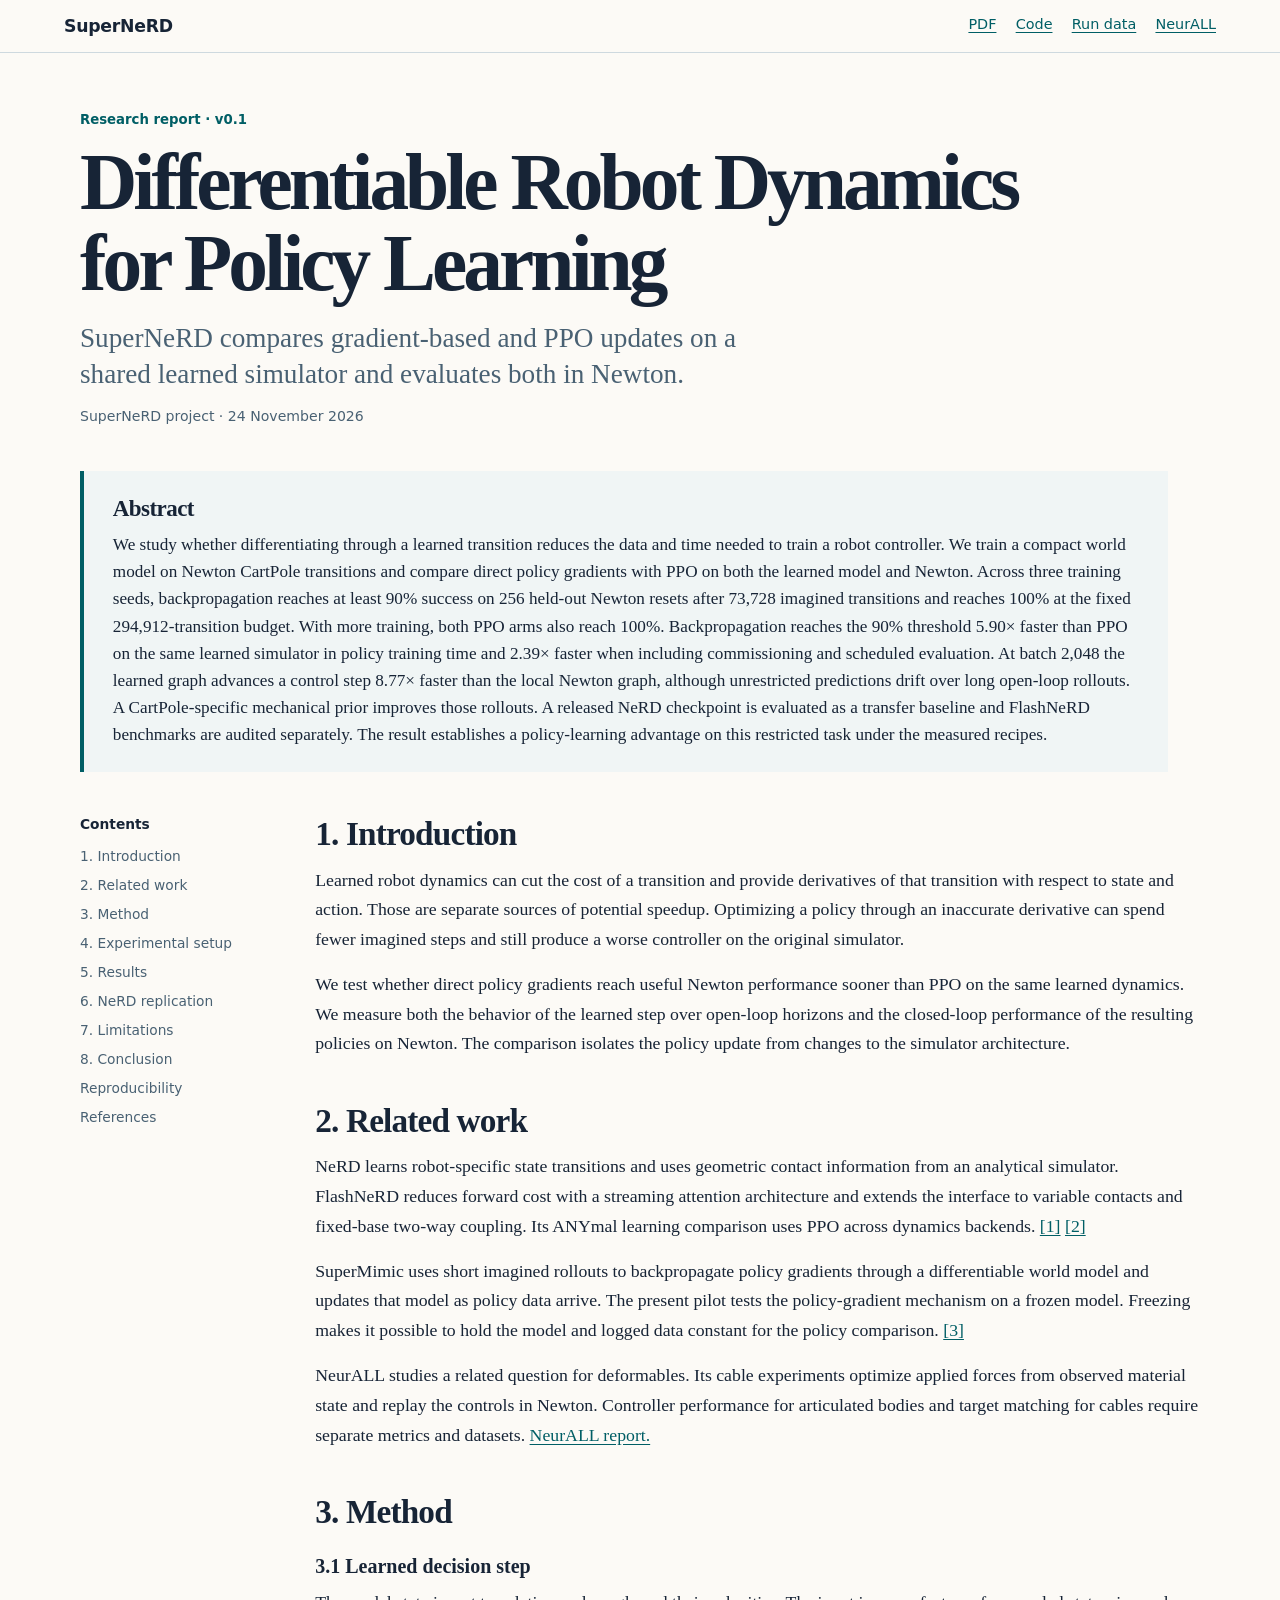
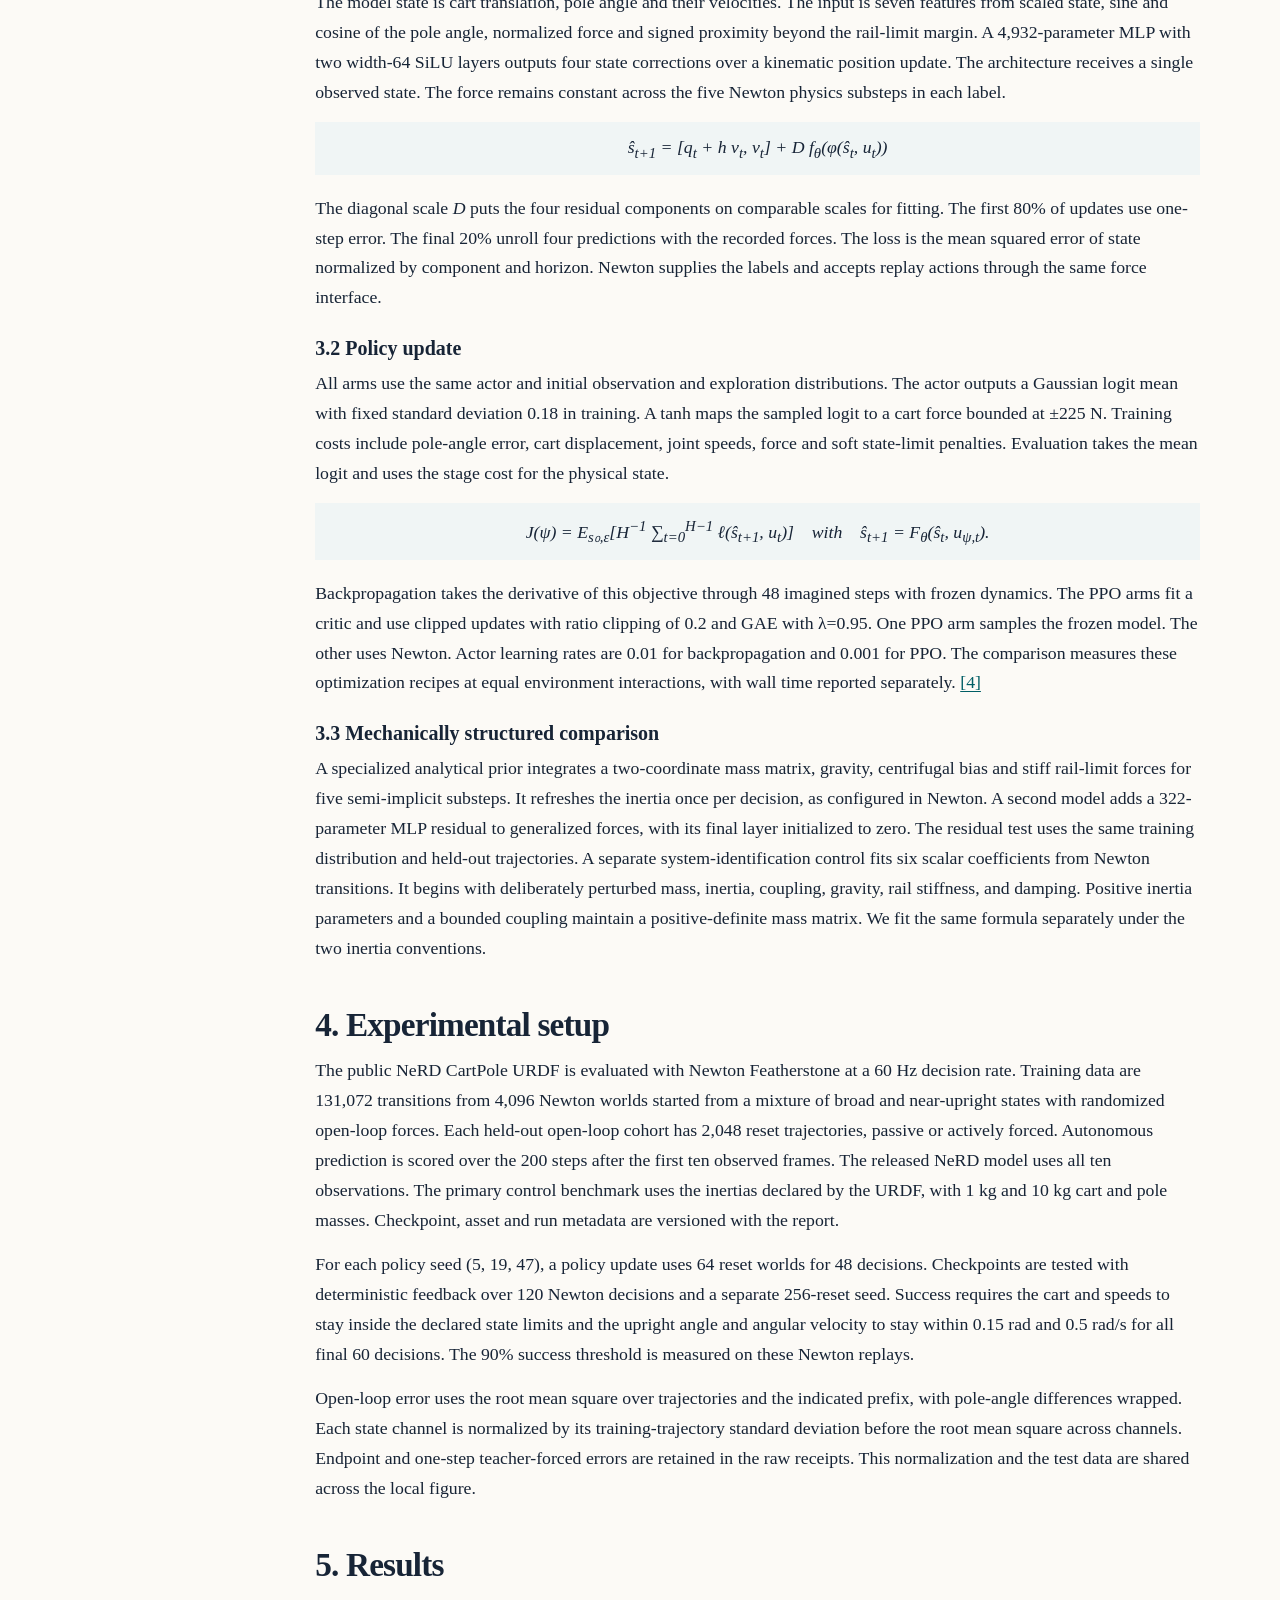
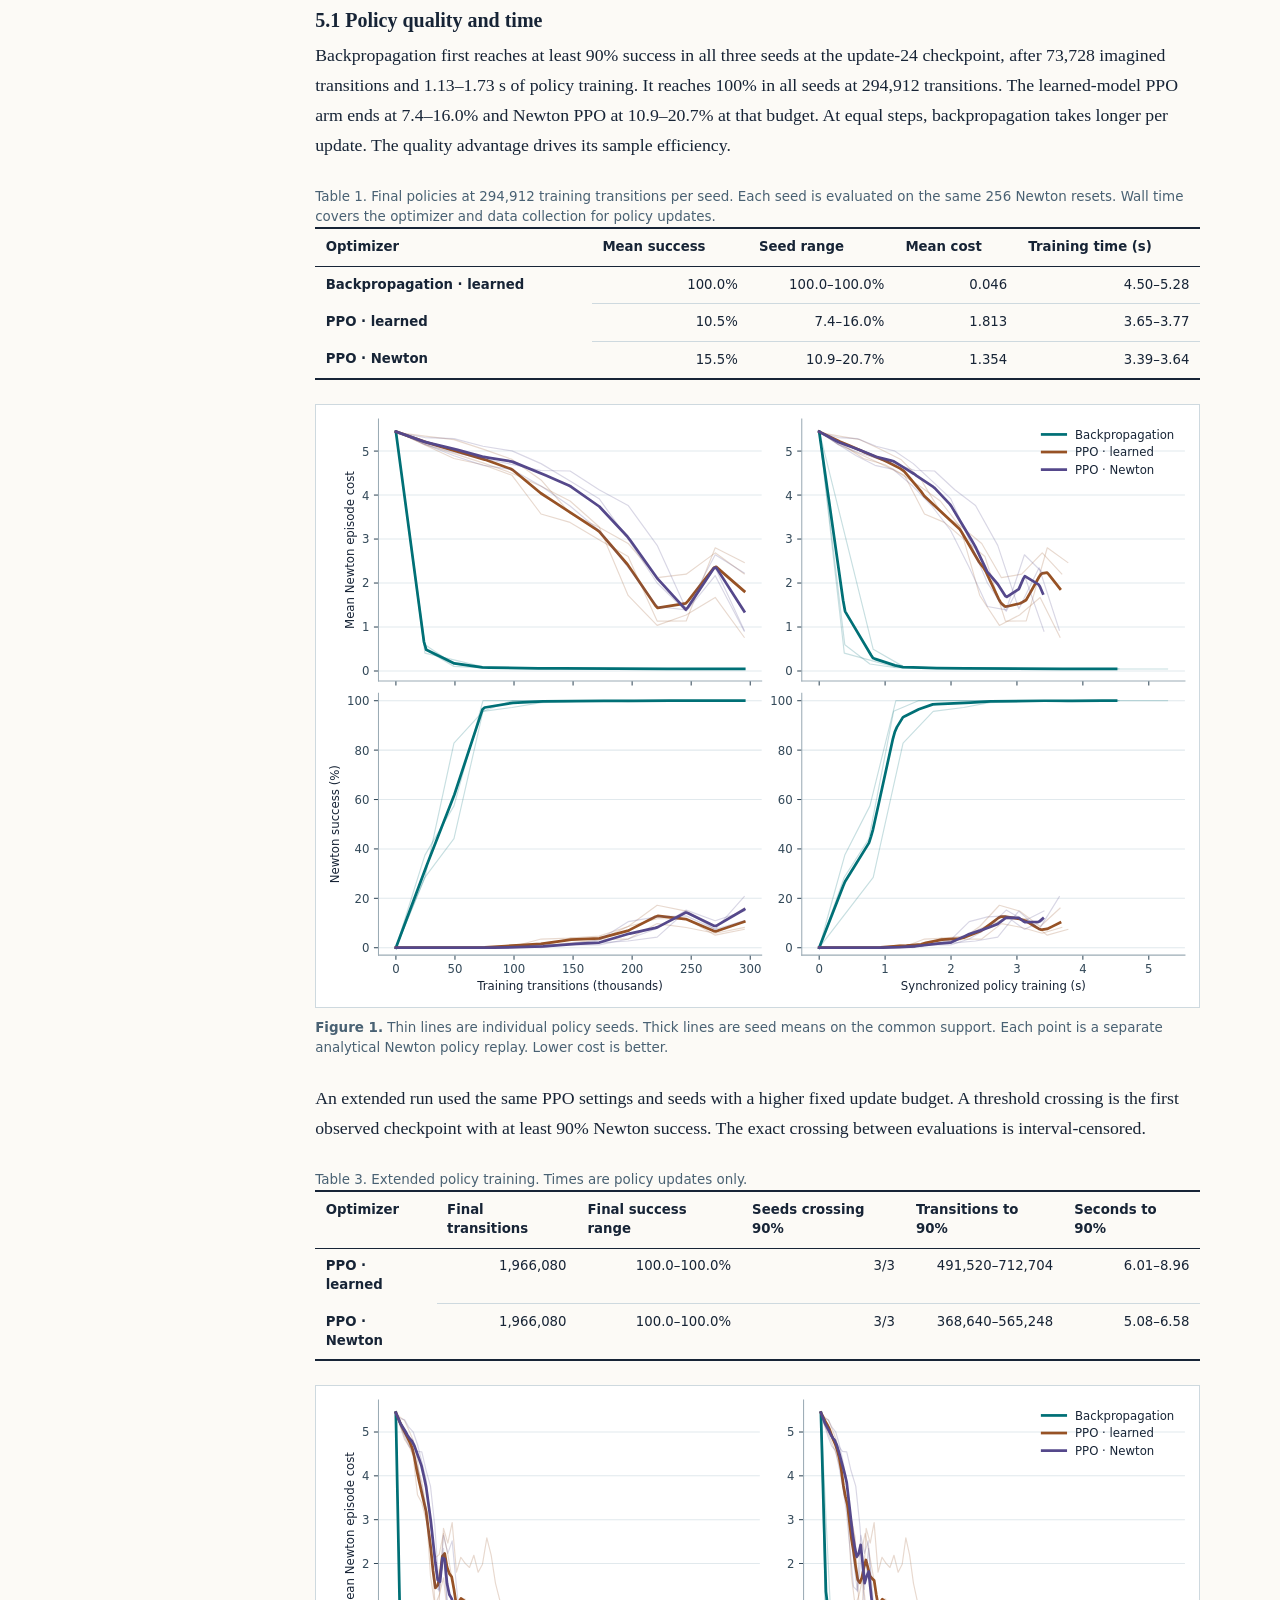
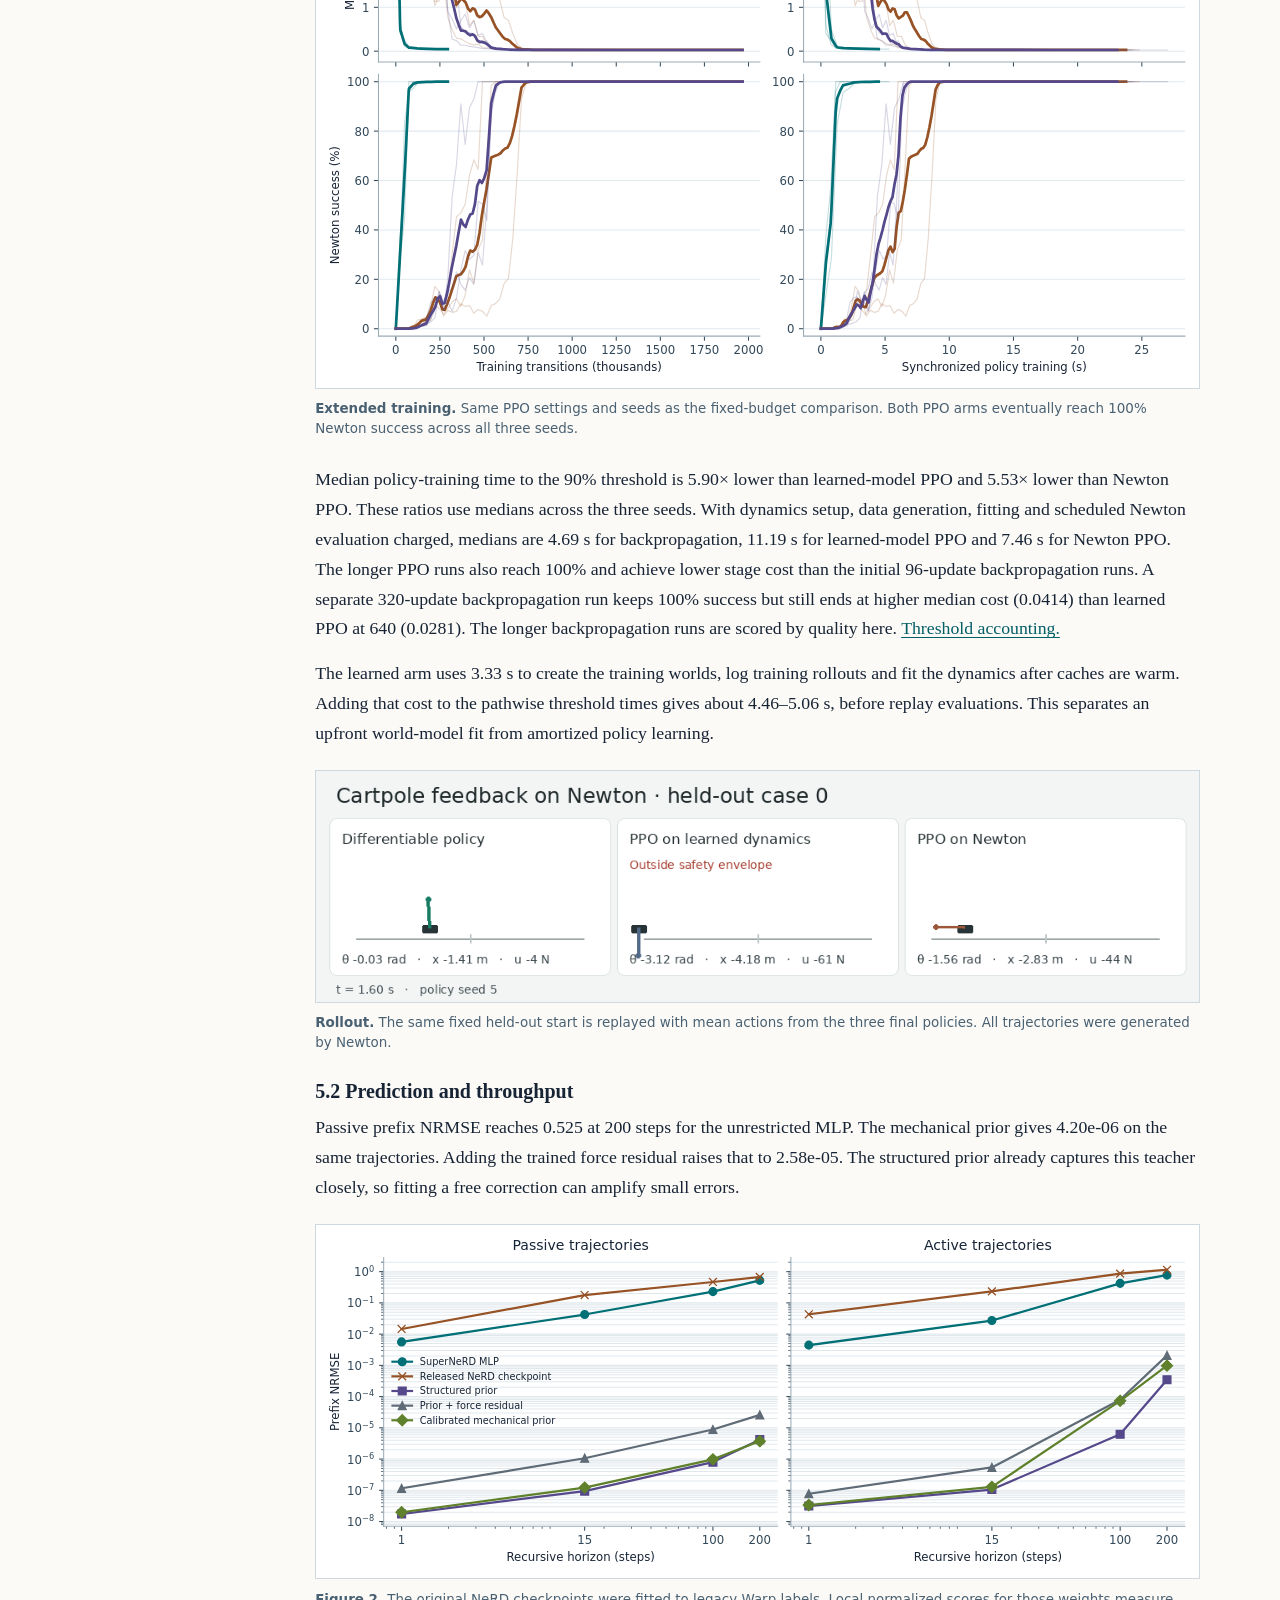
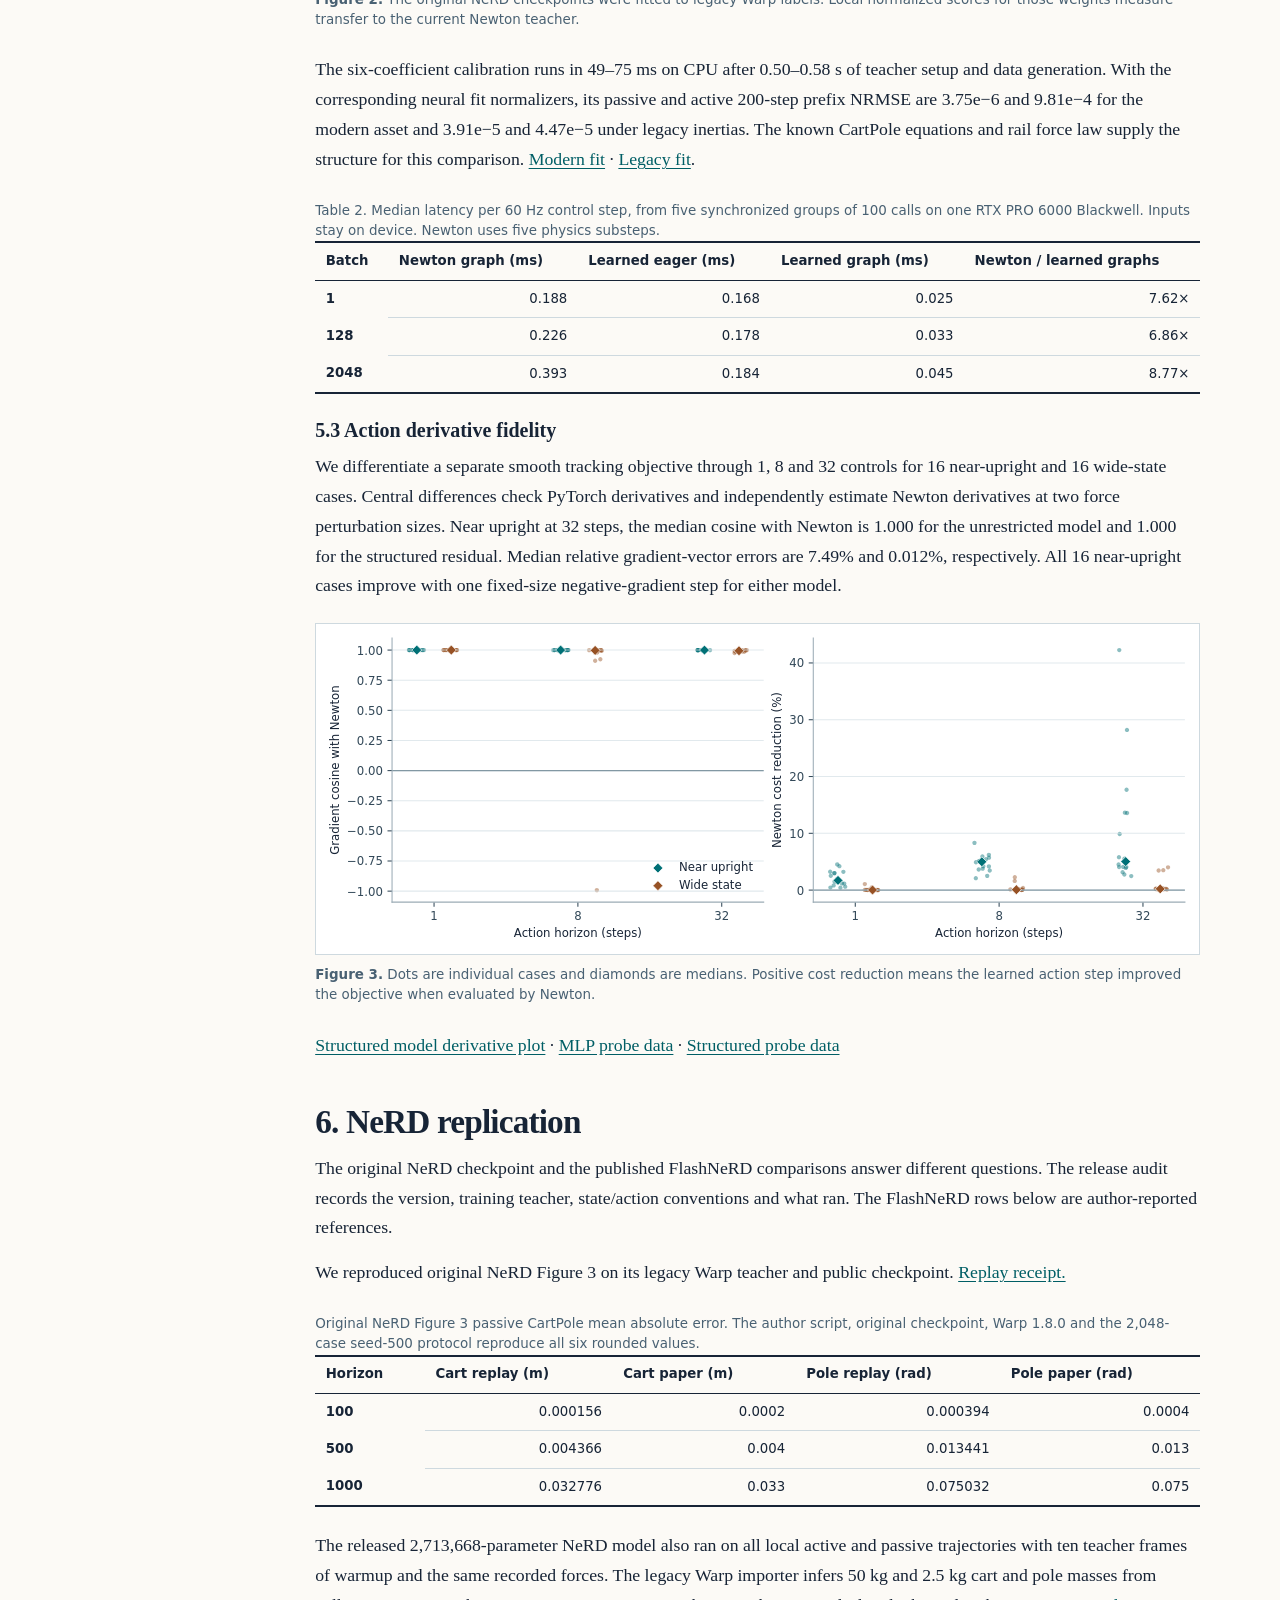
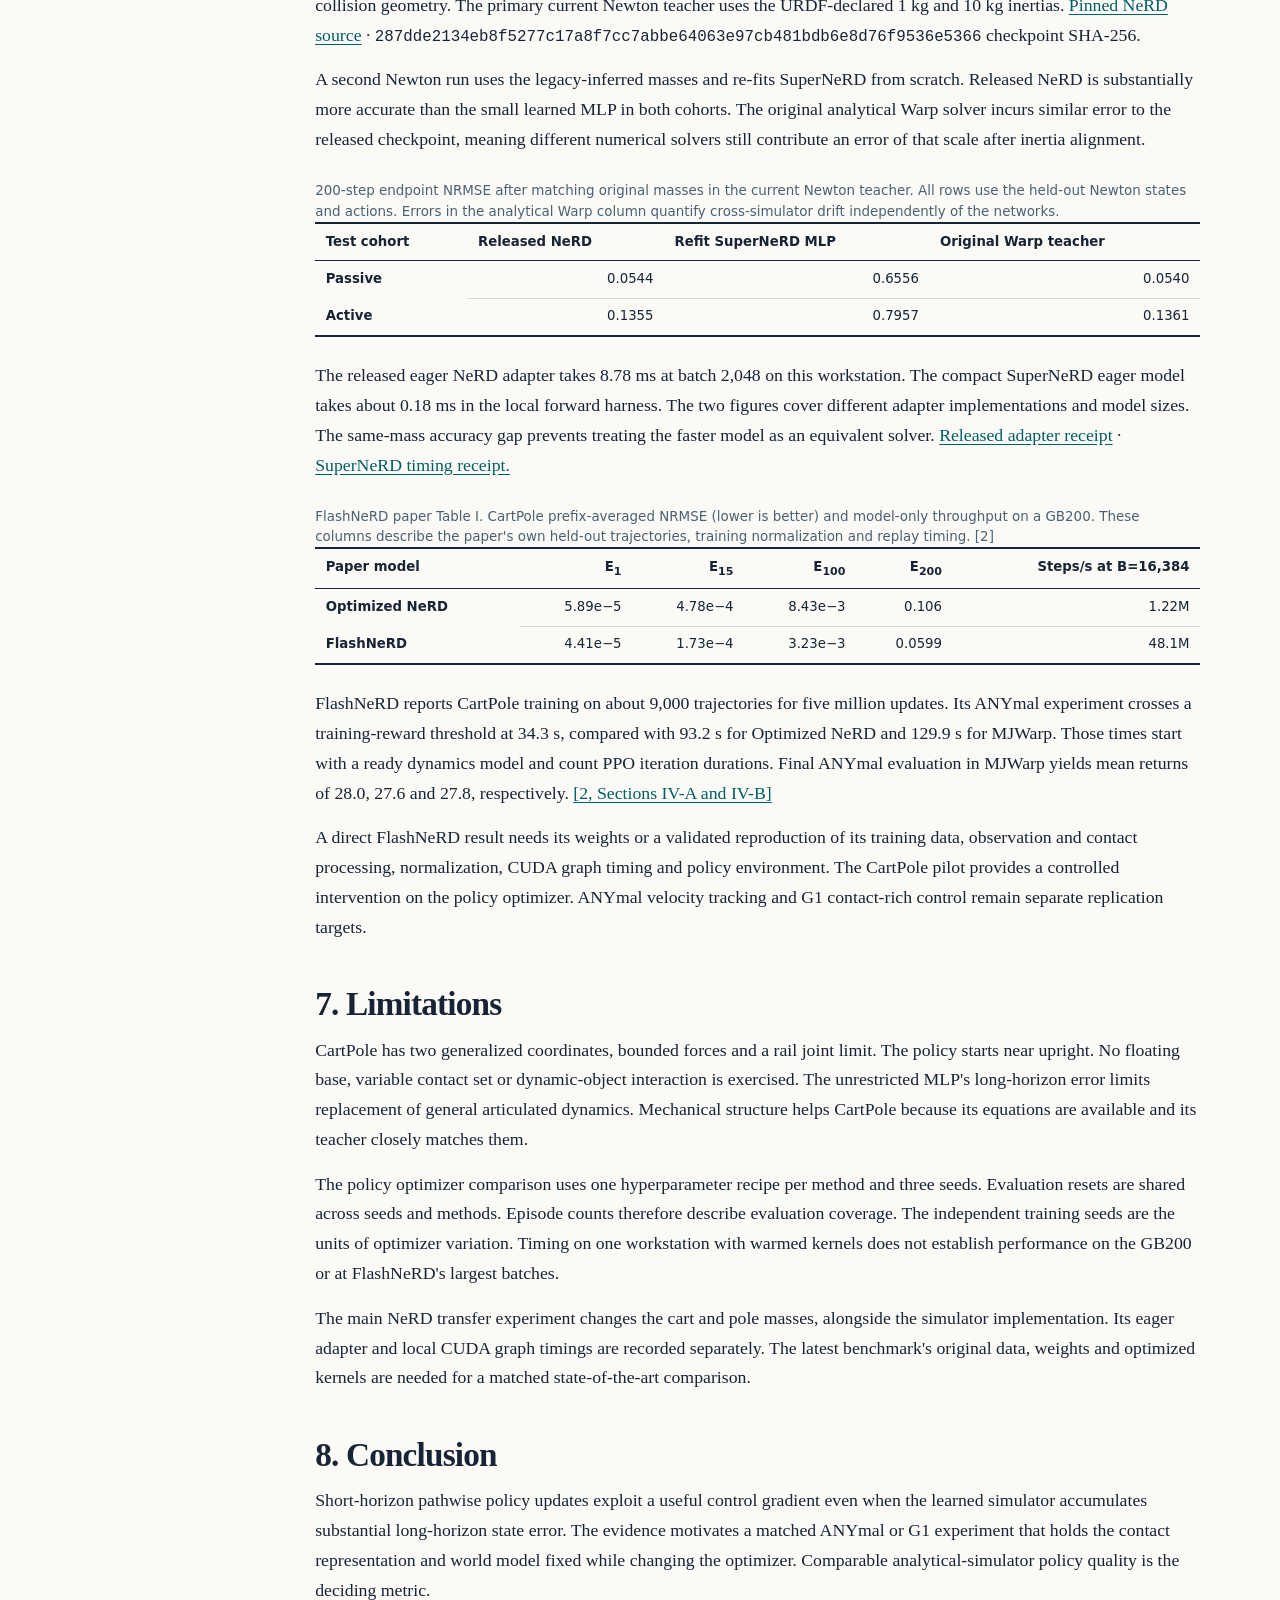
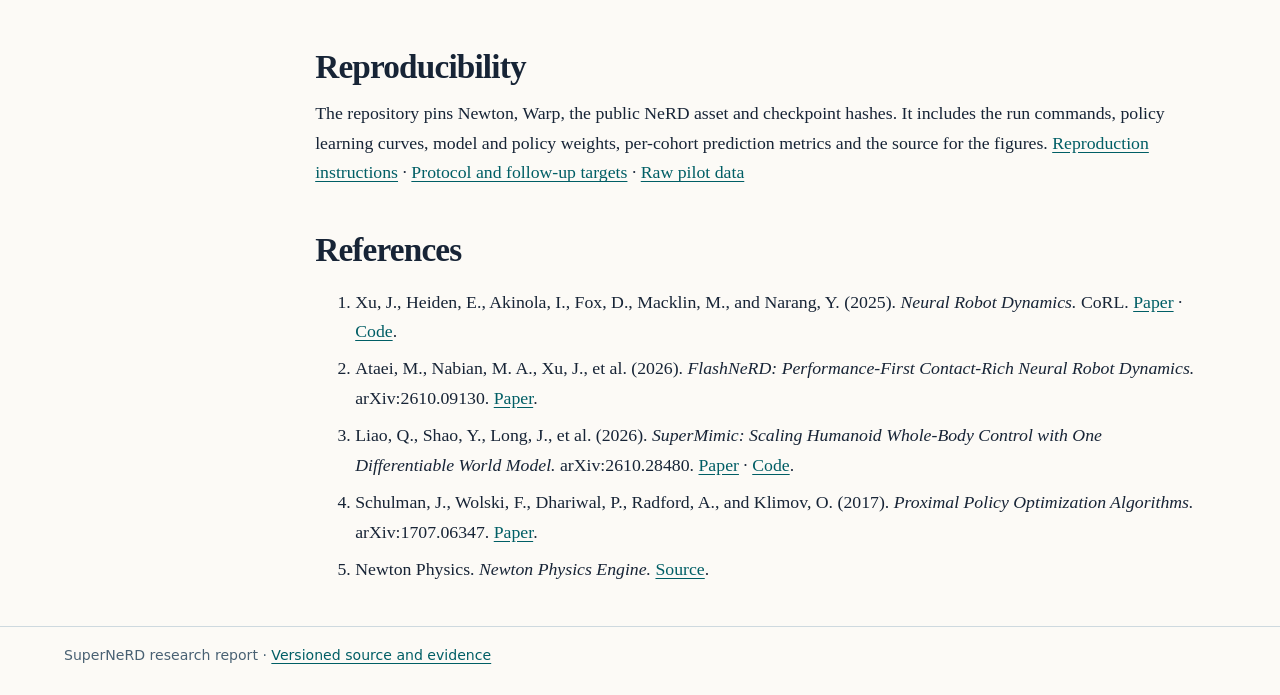
==== index.html @ 91142049 "Publish SuperNeRD CartPole benchmark and paper" ====
<!doctype html>
<html lang="en">
<head>
  <meta charset="utf-8">
  <meta name="viewport" content="width=device-width, initial-scale=1">
  <meta name="description" content="A controlled study of differentiating through learned robot dynamics, with held-out Newton evaluation and an audit of public NeRD benchmarks.">
  <title>SuperNeRD · Differentiable Robot Dynamics for Policy Learning</title>
  <link rel="stylesheet" href="paper.css">
</head>
<body>
<header class="masthead">
  <div class="frame">
    <strong>SuperNeRD</strong>
    <nav aria-label="Project links">
      <a href="paper/supernerd.pdf">PDF</a>
      <a href="https://github.com/maxkra15/supernerd">Code</a>
      <a href="results/cartpole.json">Run data</a>
      <a href="https://maxkra15.github.io/neurall/">NeurALL</a>
    </nav>
  </div>
</header>
<main class="frame">
  <div class="title-block">
    <p class="label">Research report · v0.1</p>
    <h1>Differentiable Robot Dynamics for Policy Learning</h1>
    <p class="subtitle">SuperNeRD compares gradient-based and PPO updates on a shared learned simulator and evaluates both in Newton.</p>
    <p class="meta">SuperNeRD project · 24 November 2026</p>
  </div>
  <div class="abstract" aria-labelledby="abstract">
    <h2 id="abstract">Abstract</h2>
    <p>We study whether differentiating through a learned transition reduces the data and time needed to train a robot controller. We train a compact world model on Newton CartPole transitions and compare direct policy gradients with PPO on both the learned model and Newton. Across three training seeds, backpropagation reaches at least 90% success on 256 held-out Newton resets after 73,728 imagined transitions and reaches 100% at the fixed 294,912-transition budget. With more training, both PPO arms also reach 100%. Backpropagation reaches the 90% threshold 5.90× faster than PPO on the same learned simulator in policy training time and 2.39× faster when including commissioning and scheduled evaluation. At batch 2,048 the learned graph advances a control step 8.77× faster than the local Newton graph, although unrestricted predictions drift over long open-loop rollouts. A CartPole-specific mechanical prior improves those rollouts. A released NeRD checkpoint is evaluated as a transfer baseline and FlashNeRD benchmarks are audited separately. The result establishes a policy-learning advantage on this restricted task under the measured recipes.</p>
  </div>

  <div class="paper-layout">
    <nav class="toc" aria-label="Paper contents">
      <strong>Contents</strong>
      <ol>
        <li><a href="#introduction">1. Introduction</a></li>
        <li><a href="#related">2. Related work</a></li>
        <li><a href="#methods">3. Method</a></li>
        <li><a href="#experiments">4. Experimental setup</a></li>
        <li><a href="#results">5. Results</a></li>
        <li><a href="#reproduction">6. NeRD replication</a></li>
        <li><a href="#limitations">7. Limitations</a></li>
        <li><a href="#conclusion">8. Conclusion</a></li>
        <li><a href="#reproducibility">Reproducibility</a></li>
        <li><a href="#references">References</a></li>
      </ol>
    </nav>
    <article class="manuscript">
      <section id="introduction">
        <h2>1. Introduction</h2>
        <p>Learned robot dynamics can cut the cost of a transition and provide derivatives of that transition with respect to state and action. Those are separate sources of potential speedup. Optimizing a policy through an inaccurate derivative can spend fewer imagined steps and still produce a worse controller on the original simulator.</p>
        <p>We test whether direct policy gradients reach useful Newton performance sooner than PPO on the same learned dynamics. We measure both the behavior of the learned step over open-loop horizons and the closed-loop performance of the resulting policies on Newton. The comparison isolates the policy update from changes to the simulator architecture.</p>
      </section>
      <section id="related">
        <h2>2. Related work</h2>
        <p>NeRD learns robot-specific state transitions and uses geometric contact information from an analytical simulator. FlashNeRD reduces forward cost with a streaming attention architecture and extends the interface to variable contacts and fixed-base two-way coupling. Its ANYmal learning comparison uses PPO across dynamics backends. <a href="#ref-nerd">[1]</a> <a href="#ref-flashnerd">[2]</a></p>
        <p>SuperMimic uses short imagined rollouts to backpropagate policy gradients through a differentiable world model and updates that model as policy data arrive. The present pilot tests the policy-gradient mechanism on a frozen model. Freezing makes it possible to hold the model and logged data constant for the policy comparison. <a href="#ref-supermimic">[3]</a></p>
        <p>NeurALL studies a related question for deformables. Its cable experiments optimize applied forces from observed material state and replay the controls in Newton. Controller performance for articulated bodies and target matching for cables require separate metrics and datasets. <a href="https://maxkra15.github.io/neurall/">NeurALL report.</a></p>
      </section>
      <section id="methods">
        <h2>3. Method</h2>

<h3>3.1 Learned decision step</h3>
<p>The model state is cart translation, pole angle and their velocities. The input is seven features from
scaled state, sine and cosine of the pole angle, normalized force and signed proximity beyond the rail-limit
margin. A 4,932-parameter MLP with two width-64 SiLU layers outputs four state corrections over a kinematic
position update. The architecture receives a single observed state. The force remains constant across the
five Newton physics substeps in each label.</p>
<div class="equation" aria-label="Next state equals kinematic prediction plus learned residual">
  ŝ<sub>t+1</sub> = [q<sub>t</sub> + h v<sub>t</sub>, v<sub>t</sub>] + D f<sub>θ</sub>(φ(ŝ<sub>t</sub>, u<sub>t</sub>))
</div>
<p>The diagonal scale <em>D</em> puts the four residual components on comparable scales for fitting.
The first 80% of updates use one-step error. The final 20% unroll four predictions with the recorded forces.
The loss is the mean squared error of state normalized by component and horizon. Newton supplies the labels
and accepts replay actions through the same force interface.</p>
<h3>3.2 Policy update</h3>
<p>All arms use the same actor and initial observation and exploration distributions. The actor outputs a
Gaussian logit mean with fixed standard deviation 0.18 in training. A tanh maps the sampled logit to a cart
force bounded at ±225 N. Training costs include pole-angle error, cart displacement, joint speeds, force and
soft state-limit penalties. Evaluation takes the mean logit and uses the stage cost for the physical state.</p>
<div class="equation" aria-label="Policy gradient through recursive transitions">
  J(ψ) = E<sub>s₀,ε</sub>[H<sup>−1</sup> ∑<sub>t=0</sub><sup>H−1</sup> ℓ(ŝ<sub>t+1</sub>, u<sub>t</sub>)]
  &ensp; with &ensp; ŝ<sub>t+1</sub> = F<sub>θ</sub>(ŝ<sub>t</sub>, u<sub>ψ,t</sub>).
</div>
<p>Backpropagation takes the derivative of this objective through 48 imagined steps with frozen dynamics.
The PPO arms fit a critic and use clipped updates with ratio clipping of 0.2 and GAE with λ=0.95.
One PPO arm samples the frozen model. The other uses Newton. Actor learning rates are 0.01 for
backpropagation and 0.001 for PPO. The comparison measures these optimization recipes at equal
environment interactions, with wall time reported separately. <a href="#ref-ppo">[4]</a></p>
<h3>3.3 Mechanically structured comparison</h3>
<p>A specialized analytical prior integrates a two-coordinate mass matrix, gravity, centrifugal bias
and stiff rail-limit forces for five semi-implicit substeps. It refreshes the inertia once per decision,
as configured in Newton. A second model adds a 322-parameter MLP residual to generalized forces, with its final
layer initialized to zero. The residual test uses the same training distribution and held-out trajectories.
A separate system-identification control fits six scalar coefficients from Newton transitions. It begins
with deliberately perturbed mass, inertia, coupling, gravity, rail stiffness, and damping. Positive
inertia parameters and a bounded coupling maintain a positive-definite mass matrix. We fit the same
formula separately under the two inertia conventions.</p>

      </section>
      <section id="experiments">
        <h2>4. Experimental setup</h2>

<p>The public NeRD CartPole URDF is evaluated with Newton Featherstone at a 60 Hz decision rate.
Training data are 131,072 transitions from 4,096 Newton worlds started from
a mixture of broad and near-upright states with randomized open-loop forces. Each held-out open-loop
cohort has 2,048 reset trajectories, passive or actively forced. Autonomous prediction is scored over the
200 steps after the first ten observed frames. The released NeRD model uses all ten observations. The primary control benchmark uses the inertias declared by the URDF, with 1 kg and 10 kg cart and pole masses.
Checkpoint, asset and run metadata are versioned with the report.</p>
<p>For each policy seed (5, 19, 47), a policy update uses 64 reset worlds for 48 decisions. Checkpoints are
tested with deterministic feedback over 120 Newton decisions and a separate 256-reset seed.
Success requires the cart and speeds to stay inside the declared state limits and the
upright angle and angular velocity to stay within 0.15 rad and 0.5 rad/s for all final 60 decisions.
The 90% success threshold is measured on these Newton replays.</p>
<p>Open-loop error uses the root mean square over trajectories and the indicated prefix, with pole-angle
differences wrapped. Each state channel is normalized by its training-trajectory standard deviation
before the root mean square across channels. Endpoint and one-step teacher-forced errors are retained
in the raw receipts. This normalization and the test data are shared across the local figure.</p>

      </section>
      <section id="results">
        <h2>5. Results</h2>
        <h3>5.1 Policy quality and time</h3><p>Backpropagation first reaches at least 90% success in all three seeds at the update-24 checkpoint, after 73,728 imagined transitions and 1.13–1.73 s of policy training. It reaches 100% in all seeds at 294,912 transitions. The learned-model PPO arm ends at 7.4–16.0% and Newton PPO at 10.9–20.7% at that budget. At equal steps, backpropagation takes longer per update. The quality advantage drives its sample efficiency.</p><div class="table-wrap"><table><caption>Table 1. Final policies at 294,912 training transitions per seed. Each seed is evaluated on the same 256 Newton resets. Wall time covers the optimizer and data collection for policy updates.</caption><thead><tr><th scope="col">Optimizer</th><th scope="col">Mean success</th><th scope="col">Seed range</th><th scope="col">Mean cost</th><th scope="col">Training time (s)</th></tr></thead><tbody><tr><th scope="row">Backpropagation · learned</th><td class="num">100.0%</td><td class="num">100.0–100.0%</td><td class="num">0.046</td><td class="num">4.50–5.28</td></tr><tr><th scope="row">PPO · learned</th><td class="num">10.5%</td><td class="num">7.4–16.0%</td><td class="num">1.813</td><td class="num">3.65–3.77</td></tr><tr><th scope="row">PPO · Newton</th><td class="num">15.5%</td><td class="num">10.9–20.7%</td><td class="num">1.354</td><td class="num">3.39–3.64</td></tr></tbody></table></div><figure><img src="figures/policy-learning.svg" alt="Success and cost versus training transitions and time"><figcaption><strong>Figure 1.</strong> Thin lines are individual policy seeds. Thick lines are seed means on the common support. Each point is a separate analytical Newton policy replay. Lower cost is better.</figcaption></figure><p>An extended run used the same PPO settings and seeds with a higher fixed update budget. A threshold crossing is the first observed checkpoint with at least 90% Newton success. The exact crossing between evaluations is interval-censored.</p><div class="table-wrap"><table><caption>Table 3. Extended policy training. Times are policy updates only.</caption><thead><tr><th scope="col">Optimizer</th><th scope="col">Final transitions</th><th scope="col">Final success range</th><th scope="col">Seeds crossing 90%</th><th scope="col">Transitions to 90%</th><th scope="col">Seconds to 90%</th></tr></thead><tbody><tr><th scope="row">PPO · learned</th><td class="num">1,966,080</td><td class="num">100.0–100.0%</td><td class="num">3/3</td><td class="num">491,520–712,704</td><td class="num">6.01–8.96</td></tr><tr><th scope="row">PPO · Newton</th><td class="num">1,966,080</td><td class="num">100.0–100.0%</td><td class="num">3/3</td><td class="num">368,640–565,248</td><td class="num">5.08–6.58</td></tr></tbody></table></div><figure><img src="figures/extended-policy-learning.svg" alt="PPO improvements at longer budgets"><figcaption><strong>Extended training.</strong> Same PPO settings and seeds as the fixed-budget comparison. Both PPO arms eventually reach 100% Newton success across all three seeds.</figcaption></figure><p>Median policy-training time to the 90% threshold is 5.90× lower than learned-model PPO and 5.53× lower than Newton PPO. These ratios use medians across the three seeds. With dynamics setup, data generation, fitting and scheduled Newton evaluation charged, medians are 4.69 s for backpropagation, 11.19 s for learned-model PPO and 7.46 s for Newton PPO. The longer PPO runs also reach 100% and achieve lower stage cost than the initial 96-update backpropagation runs. A separate 320-update backpropagation run keeps 100% success but still ends at higher median cost (0.0414) than learned PPO at 640 (0.0281). The longer backpropagation runs are scored by quality here. <a href="results/threshold-summary.json">Threshold accounting.</a></p><p>The learned arm uses 3.33 s to create the training worlds, log training rollouts and fit the dynamics after caches are warm. Adding that cost to the pathwise threshold times gives about 4.46–5.06 s, before replay evaluations. This separates an upfront world-model fit from amortized policy learning.</p><figure><img src="figures/cartpole-policy.gif" alt="Sample CartPole policy actions replayed in Newton"><figcaption><strong>Rollout.</strong> The same fixed held-out start is replayed with mean actions from the three final policies. All trajectories were generated by Newton.</figcaption></figure><h3>5.2 Prediction and throughput</h3><p>Passive prefix NRMSE reaches 0.525 at 200 steps for the unrestricted MLP. The mechanical prior gives 4.20e-06 on the same trajectories. Adding the trained force residual raises that to 2.58e-05. The structured prior already captures this teacher closely, so fitting a free correction can amplify small errors.</p><figure><img src="figures/rollout-errors.svg" alt="Normalized rollout error for two held-out control cohorts"><figcaption><strong>Figure 2.</strong> The original NeRD checkpoints were fitted to legacy Warp labels. Local normalized scores for those weights measure transfer to the current Newton teacher.</figcaption></figure><p>The six-coefficient calibration runs in 49–75 ms on CPU after 0.50–0.58 s of teacher setup and data generation. With the corresponding neural fit normalizers, its passive and active 200-step prefix NRMSE are 3.75e−6 and 9.81e−4 for the modern asset and 3.91e−5 and 4.47e−5 under legacy inertias. The known CartPole equations and rail force law supply the structure for this comparison. <a href="results/calibrated-modern-common.json">Modern fit</a> · <a href="results/calibrated-legacy-common.json">Legacy fit</a>.</p><div class="table-wrap"><table><caption>Table 2. Median latency per 60 Hz control step, from five synchronized groups of 100 calls on one RTX PRO 6000 Blackwell. Inputs stay on device. Newton uses five physics substeps.</caption><thead><tr><th scope="col">Batch</th><th scope="col">Newton graph (ms)</th><th scope="col">Learned eager (ms)</th><th scope="col">Learned graph (ms)</th><th scope="col">Newton / learned graphs</th></tr></thead><tbody><tr><th scope="row">1</th><td class="num">0.188</td><td class="num">0.168</td><td class="num">0.025</td><td class="num">7.62×</td></tr><tr><th scope="row">128</th><td class="num">0.226</td><td class="num">0.178</td><td class="num">0.033</td><td class="num">6.86×</td></tr><tr><th scope="row">2048</th><td class="num">0.393</td><td class="num">0.184</td><td class="num">0.045</td><td class="num">8.77×</td></tr></tbody></table></div><h3>5.3 Action derivative fidelity</h3><p>We differentiate a separate smooth tracking objective through 1, 8 and 32 controls for 16 near-upright and 16 wide-state cases. Central differences check PyTorch derivatives and independently estimate Newton derivatives at two force perturbation sizes. Near upright at 32 steps, the median cosine with Newton is 1.000 for the unrestricted model and 1.000 for the structured residual. Median relative gradient-vector errors are 7.49% and 0.012%, respectively. All 16 near-upright cases improve with one fixed-size negative-gradient step for either model.</p><figure><img src="figures/action-gradients.svg" alt="Gradient agreement and actual Newton descent of the learned model"><figcaption><strong>Figure 3.</strong> Dots are individual cases and diamonds are medians. Positive cost reduction means the learned action step improved the objective when evaluated by Newton.</figcaption></figure><p><a href="figures/action-gradients-structured.svg">Structured model derivative plot</a> · <a href="results/action-gradients.json">MLP probe data</a> · <a href="results/action-gradients-structured.json">Structured probe data</a></p>
      </section>
      <section id="reproduction">
        <h2>6. NeRD replication</h2>
        <p>The original NeRD checkpoint and the published FlashNeRD comparisons answer different questions. The release audit records the version, training teacher, state/action conventions and what ran. The FlashNeRD rows below are author-reported references.</p>
        <p>We reproduced original NeRD Figure 3 on its legacy Warp teacher and public checkpoint. <a href="results/nerd-original.json">Replay receipt.</a></p><div class="table-wrap"><table><caption>Original NeRD Figure 3 passive CartPole mean absolute error. The author script, original checkpoint, Warp 1.8.0 and the 2,048-case seed-500 protocol reproduce all six rounded values.</caption><thead><tr><th scope="col">Horizon</th><th scope="col">Cart replay (m)</th><th scope="col">Cart paper (m)</th><th scope="col">Pole replay (rad)</th><th scope="col">Pole paper (rad)</th></tr></thead><tbody><tr><th scope="row">100</th><td class="num">0.000156</td><td class="num">0.0002</td><td class="num">0.000394</td><td class="num">0.0004</td></tr><tr><th scope="row">500</th><td class="num">0.004366</td><td class="num">0.004</td><td class="num">0.013441</td><td class="num">0.013</td></tr><tr><th scope="row">1000</th><td class="num">0.032776</td><td class="num">0.033</td><td class="num">0.075032</td><td class="num">0.075</td></tr></tbody></table></div><p>The released 2,713,668-parameter NeRD model also ran on all local active and passive trajectories with ten teacher frames of warmup and the same recorded forces. The legacy Warp importer infers 50 kg and 2.5 kg cart and pole masses from collision geometry. The primary current Newton teacher uses the URDF-declared 1 kg and 10 kg inertias. <a href="https://github.com/NVlabs/neural-robot-dynamics/tree/476dc67fccc6a99be293bf611f897b1c06f13e30">Pinned NeRD source</a> · <code>287dde2134eb8f5277c17a8f7cc7abbe64063e97cb481bdb6e8d76f9536e5366</code> checkpoint SHA-256.</p><p>A second Newton run uses the legacy-inferred masses and re-fits SuperNeRD from scratch. Released NeRD is substantially more accurate than the small learned MLP in both cohorts. The original analytical Warp solver incurs similar error to the released checkpoint, meaning different numerical solvers still contribute an error of that scale after inertia alignment.</p><div class="table-wrap"><table><caption>200-step endpoint NRMSE after matching original masses in the current Newton teacher. All rows use the held-out Newton states and actions. Errors in the analytical Warp column quantify cross-simulator drift independently of the networks.</caption><thead><tr><th scope="col">Test cohort</th><th scope="col">Released NeRD</th><th scope="col">Refit SuperNeRD MLP</th><th scope="col">Original Warp teacher</th></tr></thead><tbody><tr><th scope="row">Passive</th><td class="num">0.0544</td><td class="num">0.6556</td><td class="num">0.0540</td></tr><tr><th scope="row">Active</th><td class="num">0.1355</td><td class="num">0.7957</td><td class="num">0.1361</td></tr></tbody></table></div><p>The released eager NeRD adapter takes 8.78 ms at batch 2,048 on this workstation. The compact SuperNeRD eager model takes about 0.18 ms in the local forward harness. The two figures cover different adapter implementations and model sizes. The same-mass accuracy gap prevents treating the faster model as an equivalent solver. <a href="results/nerd-throughput.json">Released adapter receipt</a> · <a href="results/forward-timing.json">SuperNeRD timing receipt.</a></p>
        <div class="table-wrap">
          <table>
            <caption>FlashNeRD paper Table I. CartPole prefix-averaged NRMSE (lower is better) and model-only throughput on a GB200. These columns describe the paper's own held-out trajectories, training normalization and replay timing. [2]</caption>
            <thead><tr><th scope="col">Paper model</th><th scope="col" class="num">E<sub>1</sub></th><th scope="col" class="num">E<sub>15</sub></th><th scope="col" class="num">E<sub>100</sub></th><th scope="col" class="num">E<sub>200</sub></th><th scope="col" class="num">Steps/s at B=16,384</th></tr></thead>
            <tbody>
              <tr><th scope="row">Optimized NeRD</th><td class="num">5.89e−5</td><td class="num">4.78e−4</td><td class="num">8.43e−3</td><td class="num">0.106</td><td class="num">1.22M</td></tr>
              <tr><th scope="row">FlashNeRD</th><td class="num">4.41e−5</td><td class="num">1.73e−4</td><td class="num">3.23e−3</td><td class="num">0.0599</td><td class="num">48.1M</td></tr>
            </tbody>
          </table>
        </div>
        <p>FlashNeRD reports CartPole training on about 9,000 trajectories for five million updates. Its ANYmal experiment crosses a training-reward threshold at 34.3 s, compared with 93.2 s for Optimized NeRD and 129.9 s for MJWarp. Those times start with a ready dynamics model and count PPO iteration durations. Final ANYmal evaluation in MJWarp yields mean returns of 28.0, 27.6 and 27.8, respectively. <a href="#ref-flashnerd">[2, Sections IV-A and IV-B]</a></p>
        <p>A direct FlashNeRD result needs its weights or a validated reproduction of its training data, observation and contact processing, normalization, CUDA graph timing and policy environment. The CartPole pilot provides a controlled intervention on the policy optimizer. ANYmal velocity tracking and G1 contact-rich control remain separate replication targets.</p>
      </section>
      <section id="limitations">
        <h2>7. Limitations</h2>

<p>CartPole has two generalized coordinates, bounded forces and a rail joint limit. The policy starts
near upright. No floating base, variable contact set or dynamic-object interaction is exercised.
The unrestricted MLP's long-horizon error limits replacement of general articulated dynamics.
Mechanical structure helps CartPole because its equations are available and its teacher closely matches them.</p>
<p>The policy optimizer comparison uses one hyperparameter recipe per method and three seeds.
Evaluation resets are shared across seeds and methods. Episode counts therefore describe evaluation
coverage. The independent training seeds are the units of optimizer variation. Timing on one workstation
with warmed kernels does not establish performance on the GB200 or at FlashNeRD's largest batches.</p>
<p>The main NeRD transfer experiment changes the cart and pole masses, alongside the simulator implementation. Its eager
adapter and local CUDA graph timings are recorded separately. The latest benchmark's original data,
weights and optimized kernels are needed for a matched state-of-the-art comparison.</p>

      </section>
      <section id="conclusion">
        <h2>8. Conclusion</h2>
        <p>Short-horizon pathwise policy updates exploit a useful control gradient even when the learned simulator accumulates substantial long-horizon state error. The evidence motivates a matched ANYmal or G1 experiment that holds the contact representation and world model fixed while changing the optimizer. Comparable analytical-simulator policy quality is the deciding metric.</p>
      </section>
      <section id="reproducibility">
        <h2>Reproducibility</h2>

<p>The repository pins Newton, Warp, the public NeRD asset and checkpoint hashes. It includes the run
commands, policy learning curves, model and policy weights, per-cohort prediction metrics and the source
for the figures. <a href="README.md">Reproduction instructions</a> ·
<a href="paper/replication-protocol.md">Protocol and follow-up targets</a> ·
<a href="results/cartpole.json">Raw pilot data</a></p>

      </section>
      <section id="references">
        <h2>References</h2>
        <ol>
          <li id="ref-nerd">Xu, J., Heiden, E., Akinola, I., Fox, D., Macklin, M., and Narang, Y. (2025). <em>Neural Robot Dynamics.</em> CoRL. <a href="https://research.nvidia.com/publication/2025-09_neural-robot-dynamics">Paper</a> · <a href="https://github.com/NVlabs/neural-robot-dynamics">Code</a>.</li>
          <li id="ref-flashnerd">Ataei, M., Nabian, M. A., Xu, J., et al. (2026). <em>FlashNeRD: Performance-First Contact-Rich Neural Robot Dynamics.</em> arXiv:2610.09130. <a href="https://arxiv.org/html/2610.09130v1">Paper</a>.</li>
          <li id="ref-supermimic">Liao, Q., Shao, Y., Long, J., et al. (2026). <em>SuperMimic: Scaling Humanoid Whole-Body Control with One Differentiable World Model.</em> arXiv:2610.28480. <a href="https://arxiv.org/abs/2610.28480">Paper</a> · <a href="https://github.com/HybridRobotics/supermimic">Code</a>.</li>
          <li id="ref-ppo">Schulman, J., Wolski, F., Dhariwal, P., Radford, A., and Klimov, O. (2017). <em>Proximal Policy Optimization Algorithms.</em> arXiv:1707.06347. <a href="https://arxiv.org/abs/1707.06347">Paper</a>.</li>
          <li id="ref-newton">Newton Physics. <em>Newton Physics Engine.</em> <a href="https://github.com/newton-physics/newton">Source</a>.</li>
        </ol>
      </section>
    </article>
  </div>
</main>
<footer><div class="frame">SuperNeRD research report · <a href="https://github.com/maxkra15/supernerd">Versioned source and evidence</a></div></footer>
</body>
</html>
---- paper.css ----
:root {
  color-scheme: light;
  --ink: #172436;
  --muted: #496173;
  --accent: #005e65;
  --line: #ced9df;
  --paper: #fcfaf6;
  --panel: #f0f5f5;
  font-family: Georgia, "Times New Roman", serif;
  color: var(--ink);
  background: var(--paper);
}
* { box-sizing: border-box; }
body { margin: 0; }
a { color: var(--accent); text-underline-offset: 0.19em; }
a:focus-visible { outline: 3px solid var(--accent); outline-offset: 4px; }
header, main, footer { padding-inline: clamp(1.2rem, 5vw, 4rem); }
.masthead { border-bottom: 1px solid var(--line); padding-block: 1rem; }
.masthead > div { display: flex; flex-wrap: wrap; justify-content: space-between; gap: 0.8rem 2rem; }
.frame { max-width: 78rem; margin-inline: auto; }
.sans, .masthead, nav, .meta, .label, table, figcaption, footer {
  font-family: system-ui, sans-serif;
}
.masthead strong { font-size: 1.08rem; letter-spacing: -0.015em; }
.masthead nav { display: flex; gap: 0.8rem 1.2rem; flex-wrap: wrap; font-size: 0.9rem; }
.title-block { max-width: 61rem; padding-block: 3.7rem 2rem; }
.label { font-weight: 650; font-size: 0.83rem; color: var(--accent); }
h1, h2, h3, p { margin-top: 0; }
h1 { font-size: clamp(2.7rem, 6.2vw, 5.2rem); line-height: 1.02; letter-spacing: -0.05em; margin-bottom: 1.1rem; }
.subtitle { font-size: clamp(1.2rem, 2.4vw, 1.7rem); color: var(--muted); line-height: 1.32; max-width: 45rem; }
.meta { color: var(--muted); font-size: 0.88rem; }
.abstract { background: var(--panel); border-left: 4px solid var(--accent); padding: 1.5rem 1.8rem; margin-bottom: 2.6rem; max-width: 68rem; }
.abstract h2 { font-size: 1.44rem; margin: 0 0 0.55rem; }
.abstract p { margin: 0; line-height: 1.58; font-size: 1.075rem; }
.paper-layout { display: grid; grid-template-columns: 11.5rem minmax(0, 1fr); gap: clamp(1.4rem, 4vw, 4.4rem); align-items: start; }
.toc { position: sticky; top: 1.5rem; font-size: 0.86rem; line-height: 1.55; }
.toc ol { list-style: none; margin: 0.65rem 0; padding: 0; }
.toc li { margin-bottom: 0.48rem; }
.toc a { text-decoration: none; color: var(--muted); }
.toc a:hover { color: var(--accent); text-decoration: underline; }
.manuscript { max-width: 58rem; font-size: 1.11rem; line-height: 1.68; }
section { scroll-margin-top: 1.5rem; margin-bottom: 2.6rem; }
h2 { line-height: 1.2; font-size: clamp(1.6rem, 2.6vw, 2.25rem); letter-spacing: -0.025em; margin-bottom: 0.72rem; }
h3 { font-size: 1.25rem; margin-bottom: 0.55rem; margin-top: 1.4rem; line-height: 1.25; }
p, ul, ol, pre { margin-bottom: 0.92rem; }
li + li { margin-top: 0.45rem; }
figure { margin: 1.35rem 0 1.6rem; }
figure img { display: block; width: 100%; height: auto; border: 1px solid var(--line); background: #fff; }
figcaption, caption { font-size: 0.84rem; line-height: 1.5; color: var(--muted); text-align: left; margin-top: 0.65rem; }
.table-wrap { overflow: auto; margin: 1rem 0 1.5rem; }
table { width: 100%; border-collapse: collapse; font-size: 0.83rem; line-height: 1.42; }
thead { border-top: 2px solid var(--ink); border-bottom: 1px solid var(--ink); }
tbody { border-bottom: 2px solid var(--ink); }
th, td { text-align: left; padding: 0.55rem 0.66rem; vertical-align: top; }
td { border-bottom: 1px solid var(--line); }
.num { text-align: right; font-variant-numeric: tabular-nums; white-space: nowrap; }
.equation { margin: 0.9rem 0 1.15rem; padding: 0.65rem 0.8rem; background: var(--panel); text-align: center; font-style: italic; overflow-x: auto; }
code { font: 0.89em ui-monospace, monospace; overflow-wrap: anywhere; }
pre { overflow: auto; line-height: 1.58; background: var(--panel); padding: 0.85rem 1rem; }
footer { border-top: 1px solid var(--line); padding-block: 1.2rem 2rem; color: var(--muted); font-size: 0.88rem; }
@media (max-width: 750px) {
  .title-block { padding-top: 2rem; }
  .paper-layout { display: block; }
  .toc { position: static; border-bottom: 1px solid var(--line); margin: 0 0 1.75rem; }
  .toc ol { display: flex; gap: 0.45rem 0.92rem; flex-wrap: wrap; }
  .abstract { padding: 1.1rem; }
}
@page { size: A4; margin: 15mm 15mm 16mm; }
@media print {
  :root { background: white; font-size: 10.7pt; }
  body { -webkit-print-color-adjust: exact; print-color-adjust: exact; }
  .masthead, .toc, footer { display: none; }
  main { padding: 0; }
  .title-block { padding: 0 0 1rem; }
  h1 { font-size: 36pt; }
  .abstract { margin-bottom: 1.4rem; padding: 0.7rem 1rem; }
  .paper-layout { display: block; }
  .manuscript { max-width: none; font-size: 1rem; line-height: 1.5; }
  section { margin-bottom: 1.4rem; }
  h2, h3 { break-after: avoid; }
  figure, .table-wrap, .abstract { break-inside: avoid; }
  .table-wrap { overflow: visible; }
}
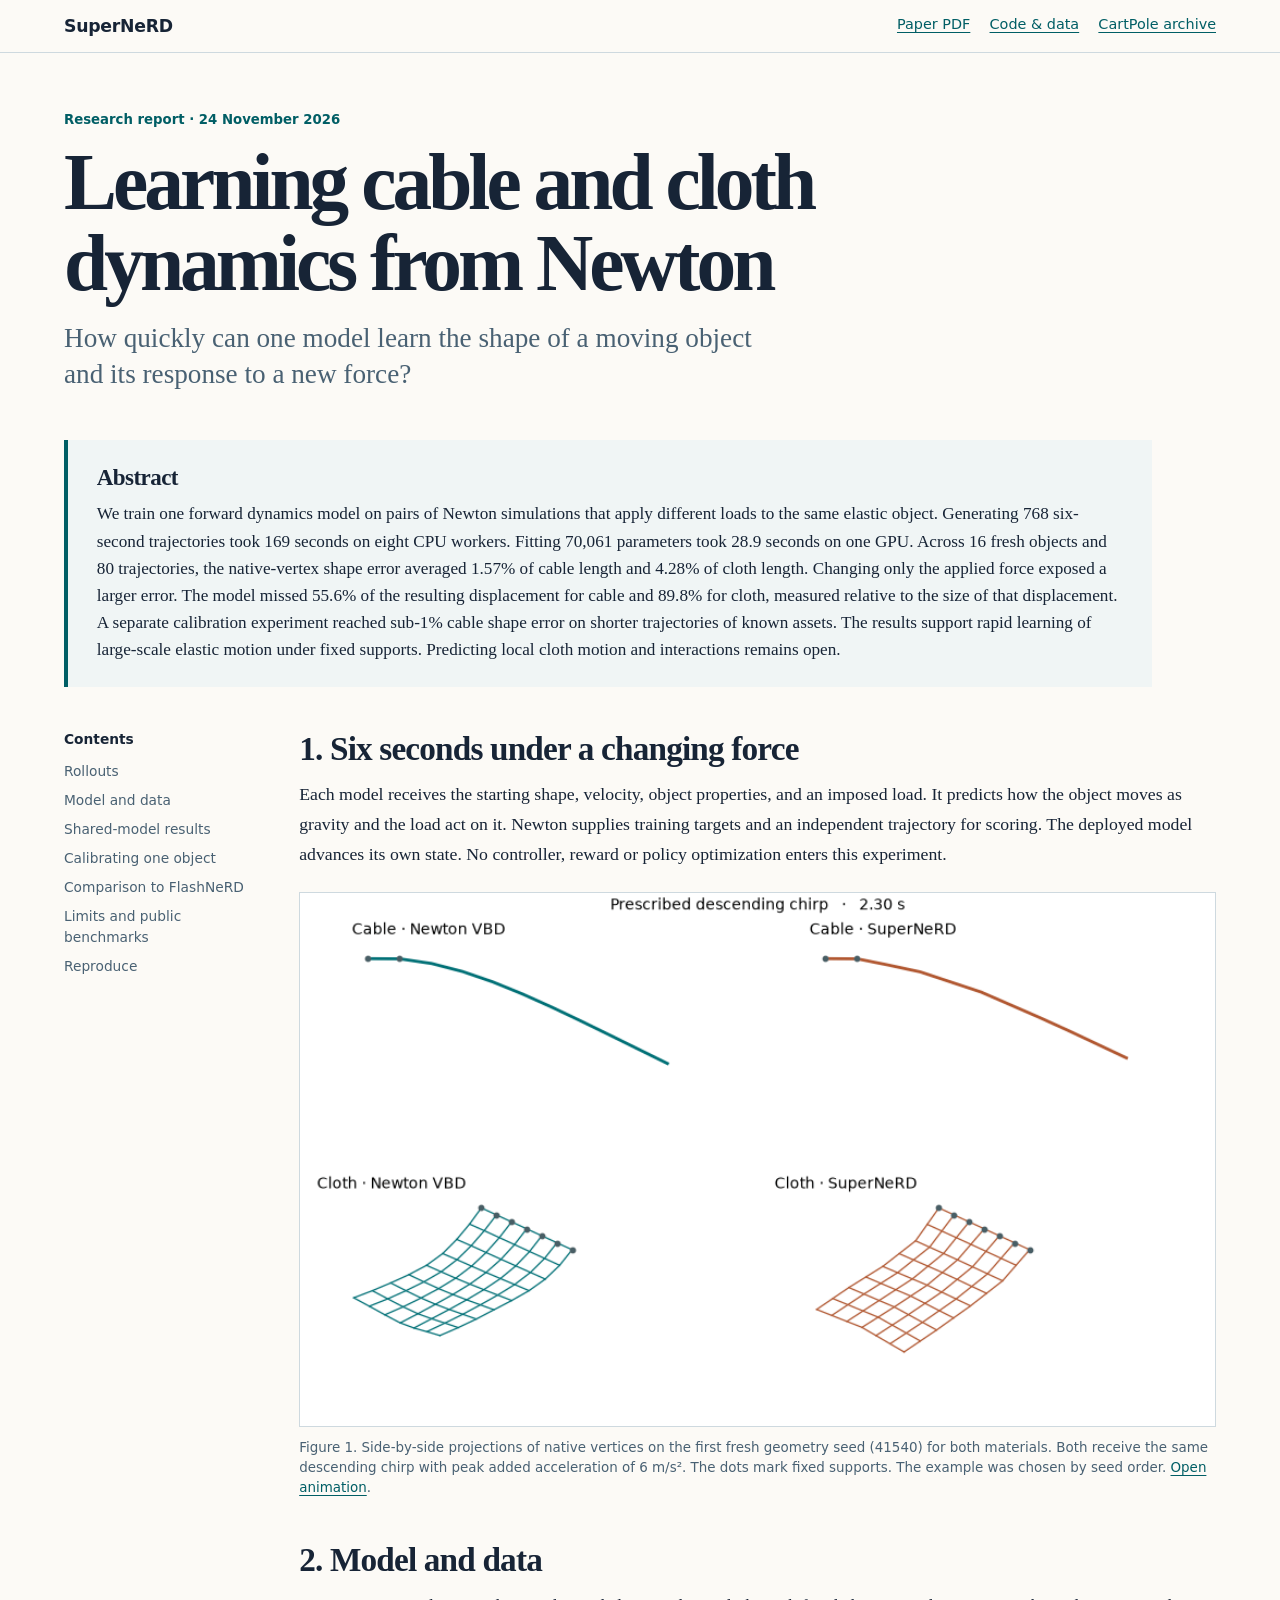
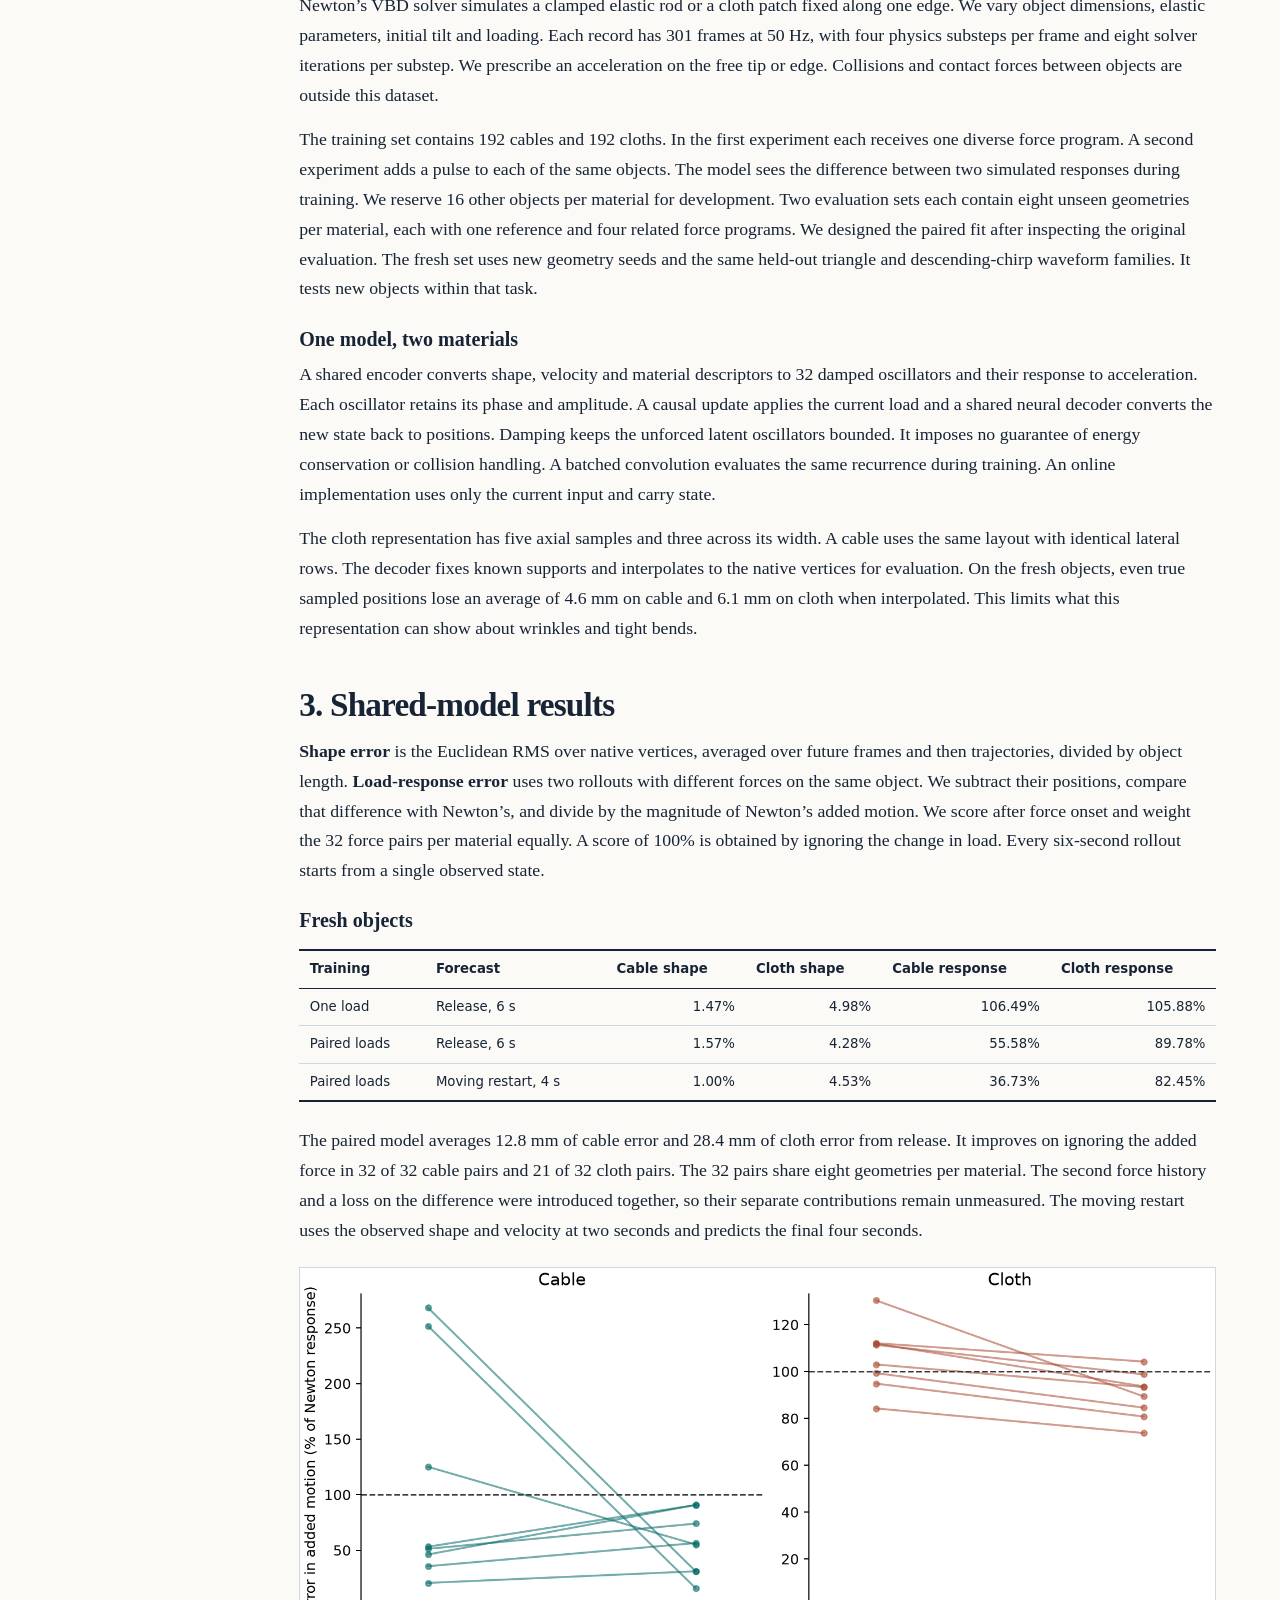
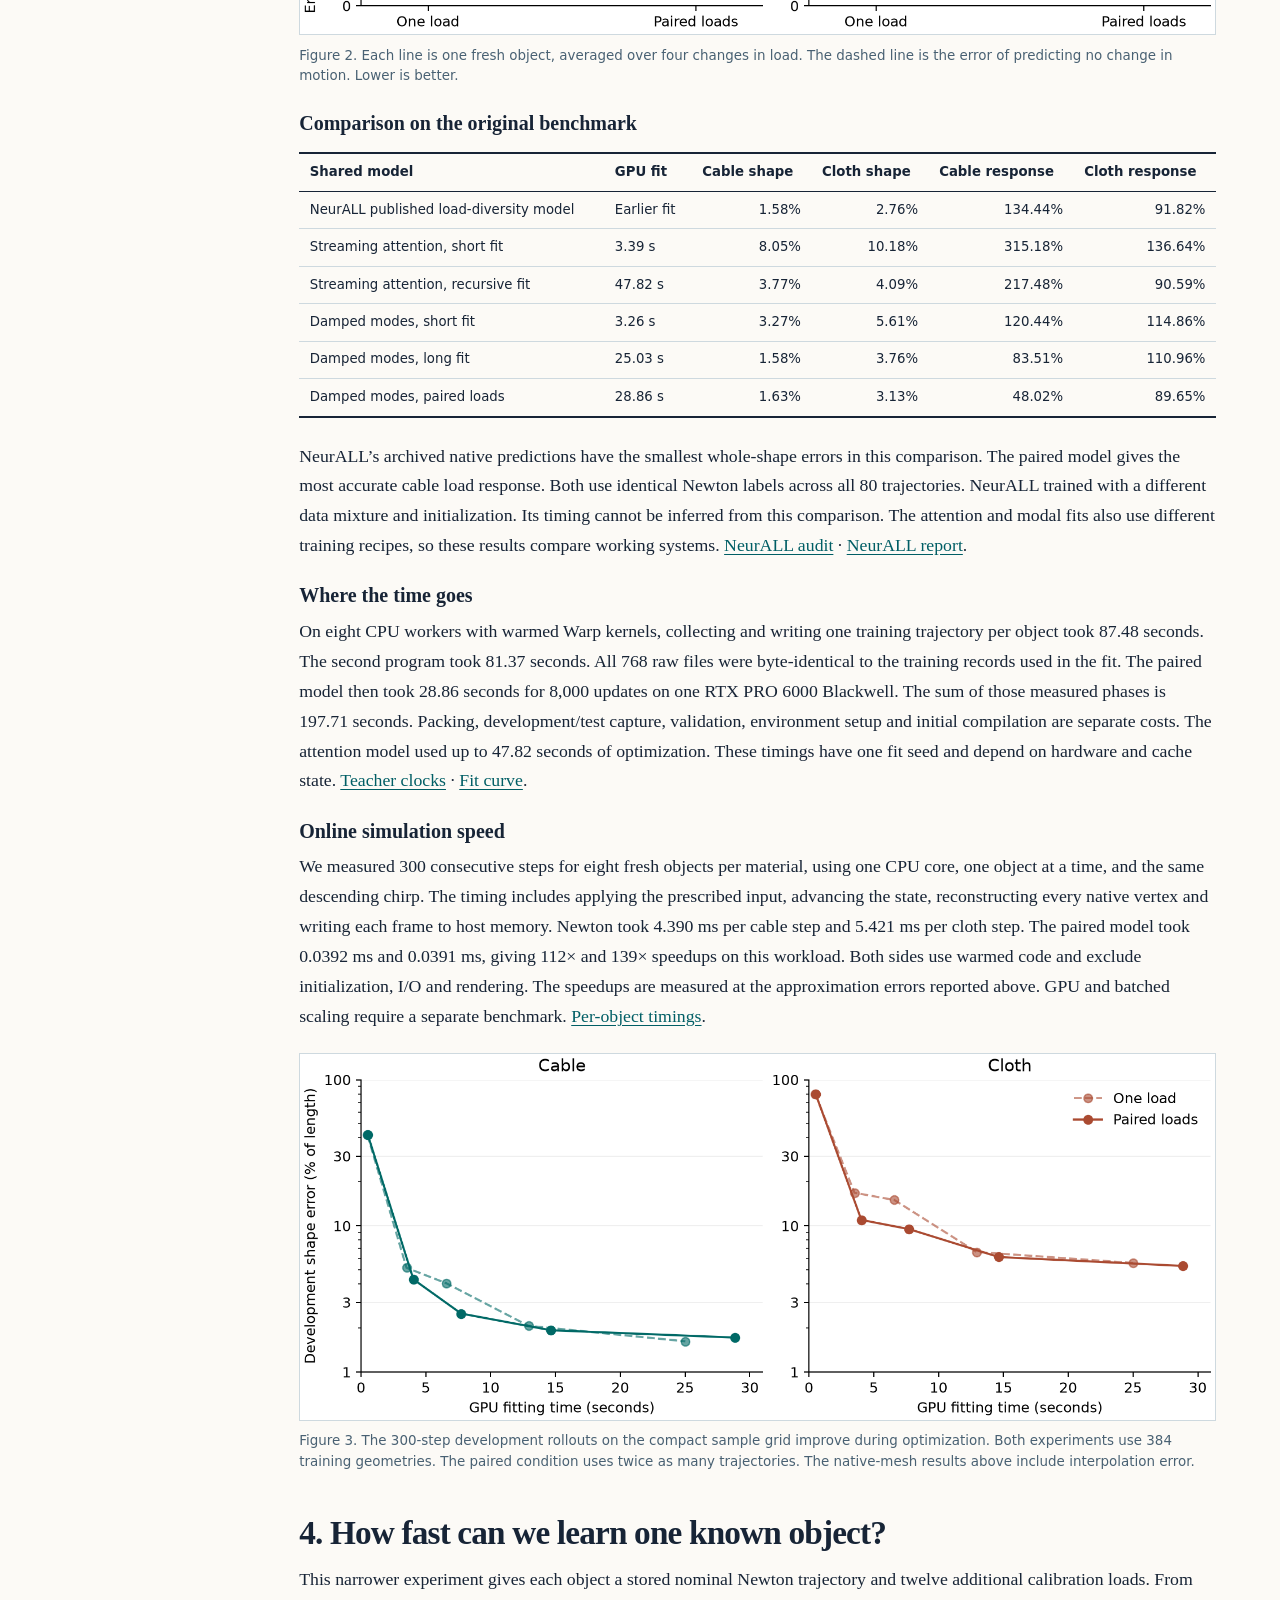
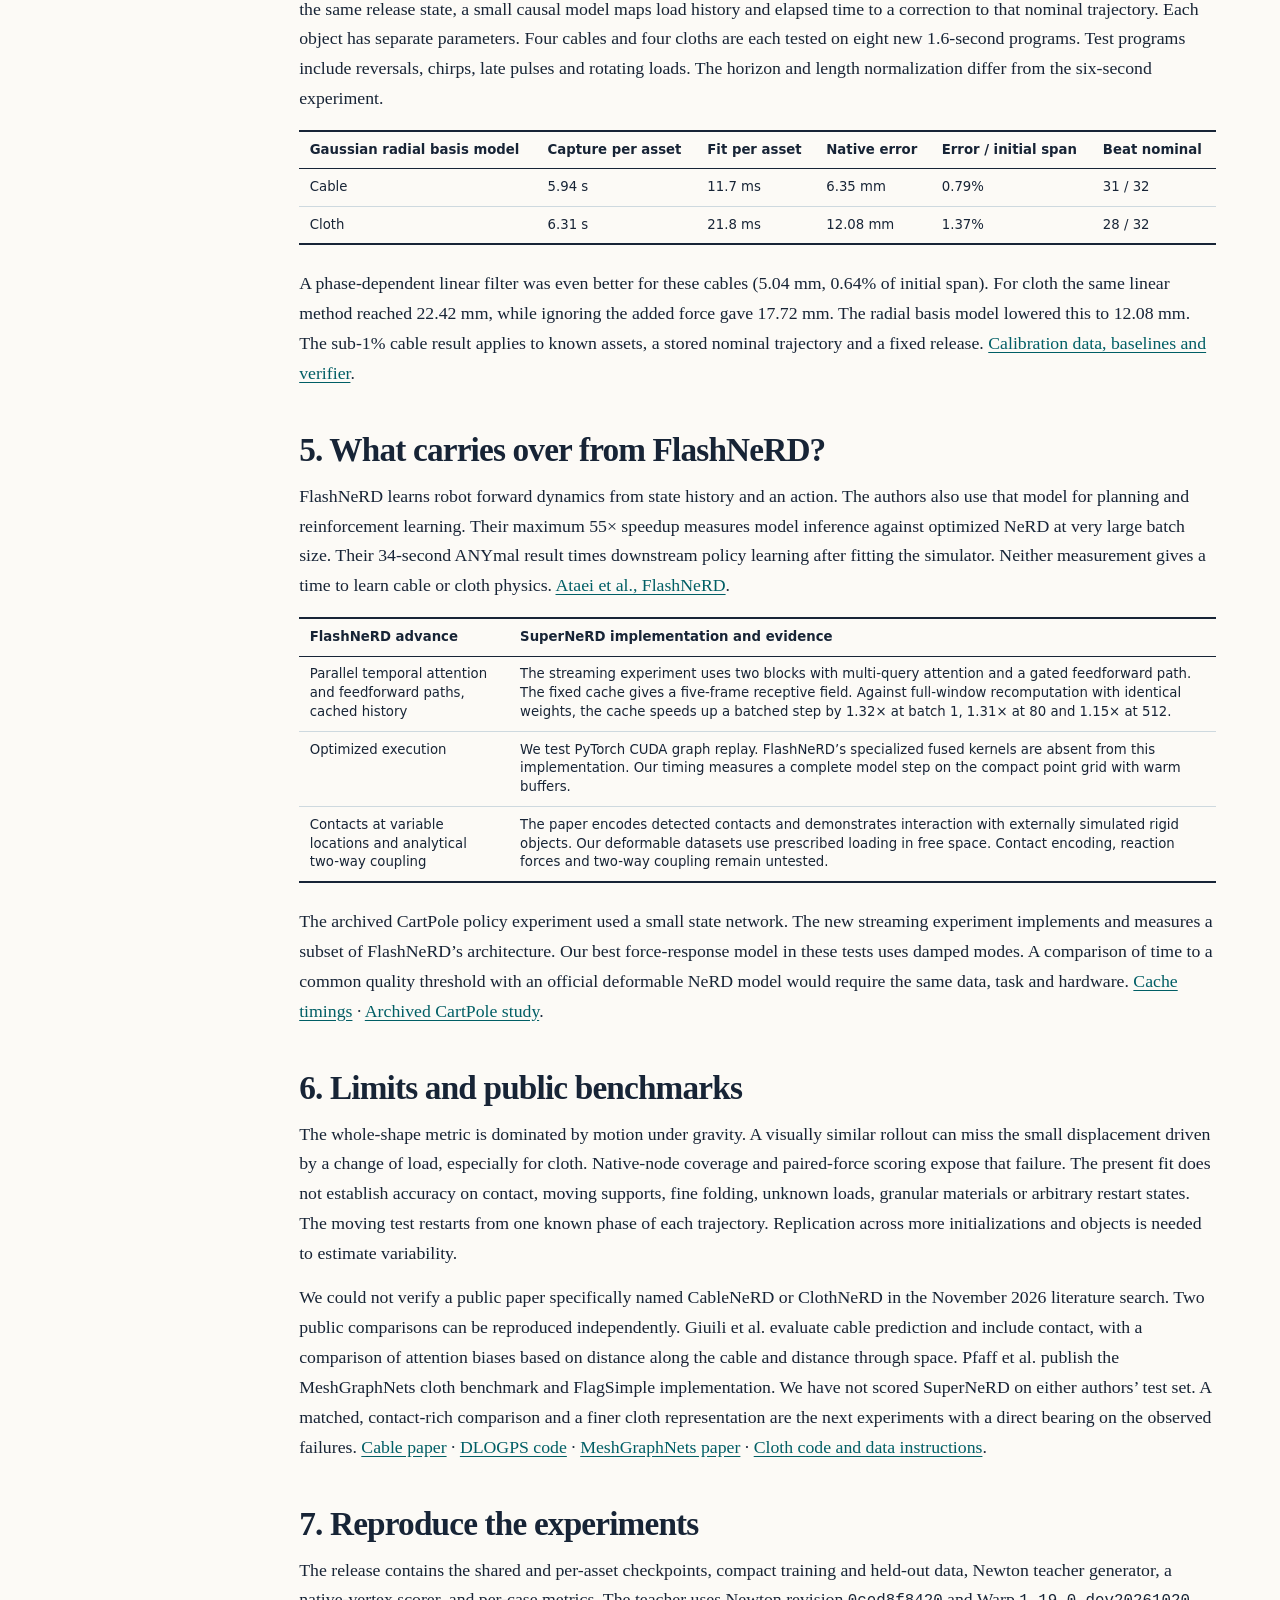
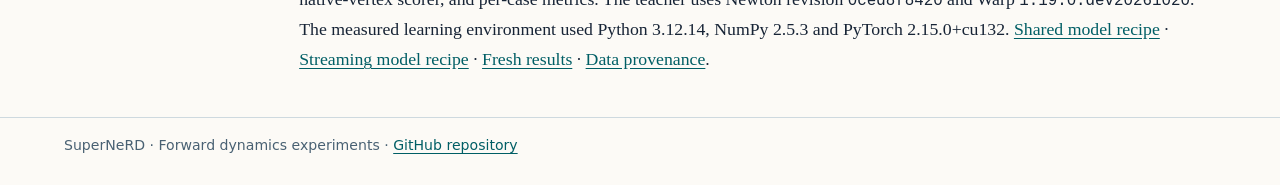
==== commit bc266365: "Benchmark rapid cable and cloth dynamics fitting Train shared forward models on matched Newton load " ====
--- a/index.html
+++ b/index.html
@@ -1,189 +1,62 @@
 <!doctype html>
 <html lang="en">
 <head>
-  <meta charset="utf-8">
-  <meta name="viewport" content="width=device-width, initial-scale=1">
-  <meta name="description" content="A controlled study of differentiating through learned robot dynamics, with held-out Newton evaluation and an audit of public NeRD benchmarks.">
-  <title>SuperNeRD · Differentiable Robot Dynamics for Policy Learning</title>
+  <meta charset="utf-8"><meta name="viewport" content="width=device-width, initial-scale=1">
+  <title>SuperNeRD · Learning cable and cloth dynamics from Newton</title>
+  <meta name="description" content="Fitting one forward model to Newton cable and cloth trajectories. Measured data collection, fit time, full-mesh rollouts and response to unseen forces.">
   <link rel="stylesheet" href="paper.css">
 </head>
 <body>
-<header class="masthead">
-  <div class="frame">
-    <strong>SuperNeRD</strong>
-    <nav aria-label="Project links">
-      <a href="paper/supernerd.pdf">PDF</a>
-      <a href="https://github.com/maxkra15/supernerd">Code</a>
-      <a href="results/cartpole.json">Run data</a>
-      <a href="https://maxkra15.github.io/neurall/">NeurALL</a>
-    </nav>
-  </div>
-</header>
-<main class="frame">
-  <div class="title-block">
-    <p class="label">Research report · v0.1</p>
-    <h1>Differentiable Robot Dynamics for Policy Learning</h1>
-    <p class="subtitle">SuperNeRD compares gradient-based and PPO updates on a shared learned simulator and evaluates both in Newton.</p>
-    <p class="meta">SuperNeRD project · 24 November 2026</p>
-  </div>
-  <div class="abstract" aria-labelledby="abstract">
-    <h2 id="abstract">Abstract</h2>
-    <p>We study whether differentiating through a learned transition reduces the data and time needed to train a robot controller. We train a compact world model on Newton CartPole transitions and compare direct policy gradients with PPO on both the learned model and Newton. Across three training seeds, backpropagation reaches at least 90% success on 256 held-out Newton resets after 73,728 imagined transitions and reaches 100% at the fixed 294,912-transition budget. With more training, both PPO arms also reach 100%. Backpropagation reaches the 90% threshold 5.90× faster than PPO on the same learned simulator in policy training time and 2.39× faster when including commissioning and scheduled evaluation. At batch 2,048 the learned graph advances a control step 8.77× faster than the local Newton graph, although unrestricted predictions drift over long open-loop rollouts. A CartPole-specific mechanical prior improves those rollouts. A released NeRD checkpoint is evaluated as a transfer baseline and FlashNeRD benchmarks are audited separately. The result establishes a policy-learning advantage on this restricted task under the measured recipes.</p>
-  </div>
-
-  <div class="paper-layout">
-    <nav class="toc" aria-label="Paper contents">
-      <strong>Contents</strong>
-      <ol>
-        <li><a href="#introduction">1. Introduction</a></li>
-        <li><a href="#related">2. Related work</a></li>
-        <li><a href="#methods">3. Method</a></li>
-        <li><a href="#experiments">4. Experimental setup</a></li>
-        <li><a href="#results">5. Results</a></li>
-        <li><a href="#reproduction">6. NeRD replication</a></li>
-        <li><a href="#limitations">7. Limitations</a></li>
-        <li><a href="#conclusion">8. Conclusion</a></li>
-        <li><a href="#reproducibility">Reproducibility</a></li>
-        <li><a href="#references">References</a></li>
-      </ol>
-    </nav>
-    <article class="manuscript">
-      <section id="introduction">
-        <h2>1. Introduction</h2>
-        <p>Learned robot dynamics can cut the cost of a transition and provide derivatives of that transition with respect to state and action. Those are separate sources of potential speedup. Optimizing a policy through an inaccurate derivative can spend fewer imagined steps and still produce a worse controller on the original simulator.</p>
-        <p>We test whether direct policy gradients reach useful Newton performance sooner than PPO on the same learned dynamics. We measure both the behavior of the learned step over open-loop horizons and the closed-loop performance of the resulting policies on Newton. The comparison isolates the policy update from changes to the simulator architecture.</p>
-      </section>
-      <section id="related">
-        <h2>2. Related work</h2>
-        <p>NeRD learns robot-specific state transitions and uses geometric contact information from an analytical simulator. FlashNeRD reduces forward cost with a streaming attention architecture and extends the interface to variable contacts and fixed-base two-way coupling. Its ANYmal learning comparison uses PPO across dynamics backends. <a href="#ref-nerd">[1]</a> <a href="#ref-flashnerd">[2]</a></p>
-        <p>SuperMimic uses short imagined rollouts to backpropagate policy gradients through a differentiable world model and updates that model as policy data arrive. The present pilot tests the policy-gradient mechanism on a frozen model. Freezing makes it possible to hold the model and logged data constant for the policy comparison. <a href="#ref-supermimic">[3]</a></p>
-        <p>NeurALL studies a related question for deformables. Its cable experiments optimize applied forces from observed material state and replay the controls in Newton. Controller performance for articulated bodies and target matching for cables require separate metrics and datasets. <a href="https://maxkra15.github.io/neurall/">NeurALL report.</a></p>
-      </section>
-      <section id="methods">
-        <h2>3. Method</h2>
-
-<h3>3.1 Learned decision step</h3>
-<p>The model state is cart translation, pole angle and their velocities. The input is seven features from
-scaled state, sine and cosine of the pole angle, normalized force and signed proximity beyond the rail-limit
-margin. A 4,932-parameter MLP with two width-64 SiLU layers outputs four state corrections over a kinematic
-position update. The architecture receives a single observed state. The force remains constant across the
-five Newton physics substeps in each label.</p>
-<div class="equation" aria-label="Next state equals kinematic prediction plus learned residual">
-  ŝ<sub>t+1</sub> = [q<sub>t</sub> + h v<sub>t</sub>, v<sub>t</sub>] + D f<sub>θ</sub>(φ(ŝ<sub>t</sub>, u<sub>t</sub>))
-</div>
-<p>The diagonal scale <em>D</em> puts the four residual components on comparable scales for fitting.
-The first 80% of updates use one-step error. The final 20% unroll four predictions with the recorded forces.
-The loss is the mean squared error of state normalized by component and horizon. Newton supplies the labels
-and accepts replay actions through the same force interface.</p>
-<h3>3.2 Policy update</h3>
-<p>All arms use the same actor and initial observation and exploration distributions. The actor outputs a
-Gaussian logit mean with fixed standard deviation 0.18 in training. A tanh maps the sampled logit to a cart
-force bounded at ±225 N. Training costs include pole-angle error, cart displacement, joint speeds, force and
-soft state-limit penalties. Evaluation takes the mean logit and uses the stage cost for the physical state.</p>
-<div class="equation" aria-label="Policy gradient through recursive transitions">
-  J(ψ) = E<sub>s₀,ε</sub>[H<sup>−1</sup> ∑<sub>t=0</sub><sup>H−1</sup> ℓ(ŝ<sub>t+1</sub>, u<sub>t</sub>)]
-  &ensp; with &ensp; ŝ<sub>t+1</sub> = F<sub>θ</sub>(ŝ<sub>t</sub>, u<sub>ψ,t</sub>).
-</div>
-<p>Backpropagation takes the derivative of this objective through 48 imagined steps with frozen dynamics.
-The PPO arms fit a critic and use clipped updates with ratio clipping of 0.2 and GAE with λ=0.95.
-One PPO arm samples the frozen model. The other uses Newton. Actor learning rates are 0.01 for
-backpropagation and 0.001 for PPO. The comparison measures these optimization recipes at equal
-environment interactions, with wall time reported separately. <a href="#ref-ppo">[4]</a></p>
-<h3>3.3 Mechanically structured comparison</h3>
-<p>A specialized analytical prior integrates a two-coordinate mass matrix, gravity, centrifugal bias
-and stiff rail-limit forces for five semi-implicit substeps. It refreshes the inertia once per decision,
-as configured in Newton. A second model adds a 322-parameter MLP residual to generalized forces, with its final
-layer initialized to zero. The residual test uses the same training distribution and held-out trajectories.
-A separate system-identification control fits six scalar coefficients from Newton transitions. It begins
-with deliberately perturbed mass, inertia, coupling, gravity, rail stiffness, and damping. Positive
-inertia parameters and a bounded coupling maintain a positive-definite mass matrix. We fit the same
-formula separately under the two inertia conventions.</p>
-
-      </section>
-      <section id="experiments">
-        <h2>4. Experimental setup</h2>
-
-<p>The public NeRD CartPole URDF is evaluated with Newton Featherstone at a 60 Hz decision rate.
-Training data are 131,072 transitions from 4,096 Newton worlds started from
-a mixture of broad and near-upright states with randomized open-loop forces. Each held-out open-loop
-cohort has 2,048 reset trajectories, passive or actively forced. Autonomous prediction is scored over the
-200 steps after the first ten observed frames. The released NeRD model uses all ten observations. The primary control benchmark uses the inertias declared by the URDF, with 1 kg and 10 kg cart and pole masses.
-Checkpoint, asset and run metadata are versioned with the report.</p>
-<p>For each policy seed (5, 19, 47), a policy update uses 64 reset worlds for 48 decisions. Checkpoints are
-tested with deterministic feedback over 120 Newton decisions and a separate 256-reset seed.
-Success requires the cart and speeds to stay inside the declared state limits and the
-upright angle and angular velocity to stay within 0.15 rad and 0.5 rad/s for all final 60 decisions.
-The 90% success threshold is measured on these Newton replays.</p>
-<p>Open-loop error uses the root mean square over trajectories and the indicated prefix, with pole-angle
-differences wrapped. Each state channel is normalized by its training-trajectory standard deviation
-before the root mean square across channels. Endpoint and one-step teacher-forced errors are retained
-in the raw receipts. This normalization and the test data are shared across the local figure.</p>
-
-      </section>
-      <section id="results">
-        <h2>5. Results</h2>
-        <h3>5.1 Policy quality and time</h3><p>Backpropagation first reaches at least 90% success in all three seeds at the update-24 checkpoint, after 73,728 imagined transitions and 1.13–1.73 s of policy training. It reaches 100% in all seeds at 294,912 transitions. The learned-model PPO arm ends at 7.4–16.0% and Newton PPO at 10.9–20.7% at that budget. At equal steps, backpropagation takes longer per update. The quality advantage drives its sample efficiency.</p><div class="table-wrap"><table><caption>Table 1. Final policies at 294,912 training transitions per seed. Each seed is evaluated on the same 256 Newton resets. Wall time covers the optimizer and data collection for policy updates.</caption><thead><tr><th scope="col">Optimizer</th><th scope="col">Mean success</th><th scope="col">Seed range</th><th scope="col">Mean cost</th><th scope="col">Training time (s)</th></tr></thead><tbody><tr><th scope="row">Backpropagation · learned</th><td class="num">100.0%</td><td class="num">100.0–100.0%</td><td class="num">0.046</td><td class="num">4.50–5.28</td></tr><tr><th scope="row">PPO · learned</th><td class="num">10.5%</td><td class="num">7.4–16.0%</td><td class="num">1.813</td><td class="num">3.65–3.77</td></tr><tr><th scope="row">PPO · Newton</th><td class="num">15.5%</td><td class="num">10.9–20.7%</td><td class="num">1.354</td><td class="num">3.39–3.64</td></tr></tbody></table></div><figure><img src="figures/policy-learning.svg" alt="Success and cost versus training transitions and time"><figcaption><strong>Figure 1.</strong> Thin lines are individual policy seeds. Thick lines are seed means on the common support. Each point is a separate analytical Newton policy replay. Lower cost is better.</figcaption></figure><p>An extended run used the same PPO settings and seeds with a higher fixed update budget. A threshold crossing is the first observed checkpoint with at least 90% Newton success. The exact crossing between evaluations is interval-censored.</p><div class="table-wrap"><table><caption>Table 3. Extended policy training. Times are policy updates only.</caption><thead><tr><th scope="col">Optimizer</th><th scope="col">Final transitions</th><th scope="col">Final success range</th><th scope="col">Seeds crossing 90%</th><th scope="col">Transitions to 90%</th><th scope="col">Seconds to 90%</th></tr></thead><tbody><tr><th scope="row">PPO · learned</th><td class="num">1,966,080</td><td class="num">100.0–100.0%</td><td class="num">3/3</td><td class="num">491,520–712,704</td><td class="num">6.01–8.96</td></tr><tr><th scope="row">PPO · Newton</th><td class="num">1,966,080</td><td class="num">100.0–100.0%</td><td class="num">3/3</td><td class="num">368,640–565,248</td><td class="num">5.08–6.58</td></tr></tbody></table></div><figure><img src="figures/extended-policy-learning.svg" alt="PPO improvements at longer budgets"><figcaption><strong>Extended training.</strong> Same PPO settings and seeds as the fixed-budget comparison. Both PPO arms eventually reach 100% Newton success across all three seeds.</figcaption></figure><p>Median policy-training time to the 90% threshold is 5.90× lower than learned-model PPO and 5.53× lower than Newton PPO. These ratios use medians across the three seeds. With dynamics setup, data generation, fitting and scheduled Newton evaluation charged, medians are 4.69 s for backpropagation, 11.19 s for learned-model PPO and 7.46 s for Newton PPO. The longer PPO runs also reach 100% and achieve lower stage cost than the initial 96-update backpropagation runs. A separate 320-update backpropagation run keeps 100% success but still ends at higher median cost (0.0414) than learned PPO at 640 (0.0281). The longer backpropagation runs are scored by quality here. <a href="results/threshold-summary.json">Threshold accounting.</a></p><p>The learned arm uses 3.33 s to create the training worlds, log training rollouts and fit the dynamics after caches are warm. Adding that cost to the pathwise threshold times gives about 4.46–5.06 s, before replay evaluations. This separates an upfront world-model fit from amortized policy learning.</p><figure><img src="figures/cartpole-policy.gif" alt="Sample CartPole policy actions replayed in Newton"><figcaption><strong>Rollout.</strong> The same fixed held-out start is replayed with mean actions from the three final policies. All trajectories were generated by Newton.</figcaption></figure><h3>5.2 Prediction and throughput</h3><p>Passive prefix NRMSE reaches 0.525 at 200 steps for the unrestricted MLP. The mechanical prior gives 4.20e-06 on the same trajectories. Adding the trained force residual raises that to 2.58e-05. The structured prior already captures this teacher closely, so fitting a free correction can amplify small errors.</p><figure><img src="figures/rollout-errors.svg" alt="Normalized rollout error for two held-out control cohorts"><figcaption><strong>Figure 2.</strong> The original NeRD checkpoints were fitted to legacy Warp labels. Local normalized scores for those weights measure transfer to the current Newton teacher.</figcaption></figure><p>The six-coefficient calibration runs in 49–75 ms on CPU after 0.50–0.58 s of teacher setup and data generation. With the corresponding neural fit normalizers, its passive and active 200-step prefix NRMSE are 3.75e−6 and 9.81e−4 for the modern asset and 3.91e−5 and 4.47e−5 under legacy inertias. The known CartPole equations and rail force law supply the structure for this comparison. <a href="results/calibrated-modern-common.json">Modern fit</a> · <a href="results/calibrated-legacy-common.json">Legacy fit</a>.</p><div class="table-wrap"><table><caption>Table 2. Median latency per 60 Hz control step, from five synchronized groups of 100 calls on one RTX PRO 6000 Blackwell. Inputs stay on device. Newton uses five physics substeps.</caption><thead><tr><th scope="col">Batch</th><th scope="col">Newton graph (ms)</th><th scope="col">Learned eager (ms)</th><th scope="col">Learned graph (ms)</th><th scope="col">Newton / learned graphs</th></tr></thead><tbody><tr><th scope="row">1</th><td class="num">0.188</td><td class="num">0.168</td><td class="num">0.025</td><td class="num">7.62×</td></tr><tr><th scope="row">128</th><td class="num">0.226</td><td class="num">0.178</td><td class="num">0.033</td><td class="num">6.86×</td></tr><tr><th scope="row">2048</th><td class="num">0.393</td><td class="num">0.184</td><td class="num">0.045</td><td class="num">8.77×</td></tr></tbody></table></div><h3>5.3 Action derivative fidelity</h3><p>We differentiate a separate smooth tracking objective through 1, 8 and 32 controls for 16 near-upright and 16 wide-state cases. Central differences check PyTorch derivatives and independently estimate Newton derivatives at two force perturbation sizes. Near upright at 32 steps, the median cosine with Newton is 1.000 for the unrestricted model and 1.000 for the structured residual. Median relative gradient-vector errors are 7.49% and 0.012%, respectively. All 16 near-upright cases improve with one fixed-size negative-gradient step for either model.</p><figure><img src="figures/action-gradients.svg" alt="Gradient agreement and actual Newton descent of the learned model"><figcaption><strong>Figure 3.</strong> Dots are individual cases and diamonds are medians. Positive cost reduction means the learned action step improved the objective when evaluated by Newton.</figcaption></figure><p><a href="figures/action-gradients-structured.svg">Structured model derivative plot</a> · <a href="results/action-gradients.json">MLP probe data</a> · <a href="results/action-gradients-structured.json">Structured probe data</a></p>
-      </section>
-      <section id="reproduction">
-        <h2>6. NeRD replication</h2>
-        <p>The original NeRD checkpoint and the published FlashNeRD comparisons answer different questions. The release audit records the version, training teacher, state/action conventions and what ran. The FlashNeRD rows below are author-reported references.</p>
-        <p>We reproduced original NeRD Figure 3 on its legacy Warp teacher and public checkpoint. <a href="results/nerd-original.json">Replay receipt.</a></p><div class="table-wrap"><table><caption>Original NeRD Figure 3 passive CartPole mean absolute error. The author script, original checkpoint, Warp 1.8.0 and the 2,048-case seed-500 protocol reproduce all six rounded values.</caption><thead><tr><th scope="col">Horizon</th><th scope="col">Cart replay (m)</th><th scope="col">Cart paper (m)</th><th scope="col">Pole replay (rad)</th><th scope="col">Pole paper (rad)</th></tr></thead><tbody><tr><th scope="row">100</th><td class="num">0.000156</td><td class="num">0.0002</td><td class="num">0.000394</td><td class="num">0.0004</td></tr><tr><th scope="row">500</th><td class="num">0.004366</td><td class="num">0.004</td><td class="num">0.013441</td><td class="num">0.013</td></tr><tr><th scope="row">1000</th><td class="num">0.032776</td><td class="num">0.033</td><td class="num">0.075032</td><td class="num">0.075</td></tr></tbody></table></div><p>The released 2,713,668-parameter NeRD model also ran on all local active and passive trajectories with ten teacher frames of warmup and the same recorded forces. The legacy Warp importer infers 50 kg and 2.5 kg cart and pole masses from collision geometry. The primary current Newton teacher uses the URDF-declared 1 kg and 10 kg inertias. <a href="https://github.com/NVlabs/neural-robot-dynamics/tree/476dc67fccc6a99be293bf611f897b1c06f13e30">Pinned NeRD source</a> · <code>287dde2134eb8f5277c17a8f7cc7abbe64063e97cb481bdb6e8d76f9536e5366</code> checkpoint SHA-256.</p><p>A second Newton run uses the legacy-inferred masses and re-fits SuperNeRD from scratch. Released NeRD is substantially more accurate than the small learned MLP in both cohorts. The original analytical Warp solver incurs similar error to the released checkpoint, meaning different numerical solvers still contribute an error of that scale after inertia alignment.</p><div class="table-wrap"><table><caption>200-step endpoint NRMSE after matching original masses in the current Newton teacher. All rows use the held-out Newton states and actions. Errors in the analytical Warp column quantify cross-simulator drift independently of the networks.</caption><thead><tr><th scope="col">Test cohort</th><th scope="col">Released NeRD</th><th scope="col">Refit SuperNeRD MLP</th><th scope="col">Original Warp teacher</th></tr></thead><tbody><tr><th scope="row">Passive</th><td class="num">0.0544</td><td class="num">0.6556</td><td class="num">0.0540</td></tr><tr><th scope="row">Active</th><td class="num">0.1355</td><td class="num">0.7957</td><td class="num">0.1361</td></tr></tbody></table></div><p>The released eager NeRD adapter takes 8.78 ms at batch 2,048 on this workstation. The compact SuperNeRD eager model takes about 0.18 ms in the local forward harness. The two figures cover different adapter implementations and model sizes. The same-mass accuracy gap prevents treating the faster model as an equivalent solver. <a href="results/nerd-throughput.json">Released adapter receipt</a> · <a href="results/forward-timing.json">SuperNeRD timing receipt.</a></p>
-        <div class="table-wrap">
-          <table>
-            <caption>FlashNeRD paper Table I. CartPole prefix-averaged NRMSE (lower is better) and model-only throughput on a GB200. These columns describe the paper's own held-out trajectories, training normalization and replay timing. [2]</caption>
-            <thead><tr><th scope="col">Paper model</th><th scope="col" class="num">E<sub>1</sub></th><th scope="col" class="num">E<sub>15</sub></th><th scope="col" class="num">E<sub>100</sub></th><th scope="col" class="num">E<sub>200</sub></th><th scope="col" class="num">Steps/s at B=16,384</th></tr></thead>
-            <tbody>
-              <tr><th scope="row">Optimized NeRD</th><td class="num">5.89e−5</td><td class="num">4.78e−4</td><td class="num">8.43e−3</td><td class="num">0.106</td><td class="num">1.22M</td></tr>
-              <tr><th scope="row">FlashNeRD</th><td class="num">4.41e−5</td><td class="num">1.73e−4</td><td class="num">3.23e−3</td><td class="num">0.0599</td><td class="num">48.1M</td></tr>
-            </tbody>
-          </table>
-        </div>
-        <p>FlashNeRD reports CartPole training on about 9,000 trajectories for five million updates. Its ANYmal experiment crosses a training-reward threshold at 34.3 s, compared with 93.2 s for Optimized NeRD and 129.9 s for MJWarp. Those times start with a ready dynamics model and count PPO iteration durations. Final ANYmal evaluation in MJWarp yields mean returns of 28.0, 27.6 and 27.8, respectively. <a href="#ref-flashnerd">[2, Sections IV-A and IV-B]</a></p>
-        <p>A direct FlashNeRD result needs its weights or a validated reproduction of its training data, observation and contact processing, normalization, CUDA graph timing and policy environment. The CartPole pilot provides a controlled intervention on the policy optimizer. ANYmal velocity tracking and G1 contact-rich control remain separate replication targets.</p>
-      </section>
-      <section id="limitations">
-        <h2>7. Limitations</h2>
-
-<p>CartPole has two generalized coordinates, bounded forces and a rail joint limit. The policy starts
-near upright. No floating base, variable contact set or dynamic-object interaction is exercised.
-The unrestricted MLP's long-horizon error limits replacement of general articulated dynamics.
-Mechanical structure helps CartPole because its equations are available and its teacher closely matches them.</p>
-<p>The policy optimizer comparison uses one hyperparameter recipe per method and three seeds.
-Evaluation resets are shared across seeds and methods. Episode counts therefore describe evaluation
-coverage. The independent training seeds are the units of optimizer variation. Timing on one workstation
-with warmed kernels does not establish performance on the GB200 or at FlashNeRD's largest batches.</p>
-<p>The main NeRD transfer experiment changes the cart and pole masses, alongside the simulator implementation. Its eager
-adapter and local CUDA graph timings are recorded separately. The latest benchmark's original data,
-weights and optimized kernels are needed for a matched state-of-the-art comparison.</p>
-
-      </section>
-      <section id="conclusion">
-        <h2>8. Conclusion</h2>
-        <p>Short-horizon pathwise policy updates exploit a useful control gradient even when the learned simulator accumulates substantial long-horizon state error. The evidence motivates a matched ANYmal or G1 experiment that holds the contact representation and world model fixed while changing the optimizer. Comparable analytical-simulator policy quality is the deciding metric.</p>
-      </section>
-      <section id="reproducibility">
-        <h2>Reproducibility</h2>
-
-<p>The repository pins Newton, Warp, the public NeRD asset and checkpoint hashes. It includes the run
-commands, policy learning curves, model and policy weights, per-cohort prediction metrics and the source
-for the figures. <a href="README.md">Reproduction instructions</a> ·
-<a href="paper/replication-protocol.md">Protocol and follow-up targets</a> ·
-<a href="results/cartpole.json">Raw pilot data</a></p>
-
-      </section>
-      <section id="references">
-        <h2>References</h2>
-        <ol>
-          <li id="ref-nerd">Xu, J., Heiden, E., Akinola, I., Fox, D., Macklin, M., and Narang, Y. (2025). <em>Neural Robot Dynamics.</em> CoRL. <a href="https://research.nvidia.com/publication/2025-09_neural-robot-dynamics">Paper</a> · <a href="https://github.com/NVlabs/neural-robot-dynamics">Code</a>.</li>
-          <li id="ref-flashnerd">Ataei, M., Nabian, M. A., Xu, J., et al. (2026). <em>FlashNeRD: Performance-First Contact-Rich Neural Robot Dynamics.</em> arXiv:2610.09130. <a href="https://arxiv.org/html/2610.09130v1">Paper</a>.</li>
-          <li id="ref-supermimic">Liao, Q., Shao, Y., Long, J., et al. (2026). <em>SuperMimic: Scaling Humanoid Whole-Body Control with One Differentiable World Model.</em> arXiv:2610.28480. <a href="https://arxiv.org/abs/2610.28480">Paper</a> · <a href="https://github.com/HybridRobotics/supermimic">Code</a>.</li>
-          <li id="ref-ppo">Schulman, J., Wolski, F., Dhariwal, P., Radford, A., and Klimov, O. (2017). <em>Proximal Policy Optimization Algorithms.</em> arXiv:1707.06347. <a href="https://arxiv.org/abs/1707.06347">Paper</a>.</li>
-          <li id="ref-newton">Newton Physics. <em>Newton Physics Engine.</em> <a href="https://github.com/newton-physics/newton">Source</a>.</li>
-        </ol>
-      </section>
-    </article>
-  </div>
-</main>
-<footer><div class="frame">SuperNeRD research report · <a href="https://github.com/maxkra15/supernerd">Versioned source and evidence</a></div></footer>
-</body>
-</html>
+<header class="masthead"><div class="frame"><strong>SuperNeRD</strong><nav aria-label="Project"><a href="paper/deformable-physics.pdf">Paper PDF</a><a href="https://github.com/maxkra15/supernerd/tree/main/deformables">Code &amp; data</a><a href="cartpole.html">CartPole archive</a></nav></div></header>
+<main><div class="frame">
+<div class="title-block"><p class="label">Research report · 24 November 2026</p><h1>Learning cable and cloth dynamics from Newton</h1><p class="subtitle">How quickly can one model learn the shape of a moving object and its response to a new force?</p></div>
+<div class="abstract"><h2>Abstract</h2><p>We train one forward dynamics model on pairs of Newton simulations that apply different loads to the same elastic object. Generating 768 six-second trajectories took 169 seconds on eight CPU workers. Fitting 70,061 parameters took 28.9 seconds on one GPU. Across 16 fresh objects and 80 trajectories, the native-vertex shape error averaged 1.57% of cable length and 4.28% of cloth length. Changing only the applied force exposed a larger error. The model missed 55.6% of the resulting displacement for cable and 89.8% for cloth, measured relative to the size of that displacement. A separate calibration experiment reached sub-1% cable shape error on shorter trajectories of known assets. The results support rapid learning of large-scale elastic motion under fixed supports. Predicting local cloth motion and interactions remains open.</p></div>
+<div class="paper-layout"><nav class="toc" aria-label="Contents"><strong>Contents</strong><ol>
+<li><a href="#motion">Rollouts</a></li><li><a href="#method">Model and data</a></li><li><a href="#results">Shared-model results</a></li><li><a href="#calibration">Calibrating one object</a></li><li><a href="#flash">Comparison to FlashNeRD</a></li><li><a href="#limits">Limits and public benchmarks</a></li><li><a href="#reproduce">Reproduce</a></li></ol></nav>
+<article class="manuscript">
+<section id="motion"><h2>1. Six seconds under a changing force</h2>
+<p>Each model receives the starting shape, velocity, object properties, and an imposed load. It predicts how the object moves as gravity and the load act on it. Newton supplies training targets and an independent trajectory for scoring. The deployed model advances its own state. No controller, reward or policy optimization enters this experiment.</p>
+<figure><picture><source media="print, (prefers-reduced-motion: reduce)" srcset="figures/newton-supernerd.png"><img src="figures/newton-supernerd.gif" width="840" height="490" alt="Two rows show a cable and a cloth bending under gravity and a changing load. In each row Newton is at left and the shared model is at right."></picture><figcaption>Figure 1. Side-by-side projections of native vertices on the first fresh geometry seed (41540) for both materials. Both receive the same descending chirp with peak added acceleration of 6 m/s². The dots mark fixed supports. The example was chosen by seed order. <a href="figures/newton-supernerd.gif">Open animation</a>.</figcaption></figure></section>
+<section id="method"><h2>2. Model and data</h2>
+<p>Newton’s VBD solver simulates a clamped elastic rod or a cloth patch fixed along one edge. We vary object dimensions, elastic parameters, initial tilt and loading. Each record has 301 frames at 50 Hz, with four physics substeps per frame and eight solver iterations per substep. We prescribe an acceleration on the free tip or edge. Collisions and contact forces between objects are outside this dataset.</p>
+<p>The training set contains 192 cables and 192 cloths. In the first experiment each receives one diverse force program. A second experiment adds a pulse to each of the same objects. The model sees the difference between two simulated responses during training. We reserve 16 other objects per material for development. Two evaluation sets each contain eight unseen geometries per material, each with one reference and four related force programs. We designed the paired fit after inspecting the original evaluation. The fresh set uses new geometry seeds and the same held-out triangle and descending-chirp waveform families. It tests new objects within that task.</p>
+<h3>One model, two materials</h3><p>A shared encoder converts shape, velocity and material descriptors to 32 damped oscillators and their response to acceleration. Each oscillator retains its phase and amplitude. A causal update applies the current load and a shared neural decoder converts the new state back to positions. Damping keeps the unforced latent oscillators bounded. It imposes no guarantee of energy conservation or collision handling. A batched convolution evaluates the same recurrence during training. An online implementation uses only the current input and carry state.</p>
+<p>The cloth representation has five axial samples and three across its width. A cable uses the same layout with identical lateral rows. The decoder fixes known supports and interpolates to the native vertices for evaluation. On the fresh objects, even true sampled positions lose an average of 4.6 mm on cable and 6.1 mm on cloth when interpolated. This limits what this representation can show about wrinkles and tight bends.</p></section>
+<section id="results"><h2>3. Shared-model results</h2>
+<p><strong>Shape error</strong> is the Euclidean RMS over native vertices, averaged over future frames and then trajectories, divided by object length. <strong>Load-response error</strong> uses two rollouts with different forces on the same object. We subtract their positions, compare that difference with Newton’s, and divide by the magnitude of Newton’s added motion. We score after force onset and weight the 32 force pairs per material equally. A score of 100% is obtained by ignoring the change in load. Every six-second rollout starts from a single observed state.</p>
+<h3>Fresh objects</h3>
+<div class="table-wrap"><table><thead><tr><th>Training</th><th>Forecast</th><th>Cable shape</th><th>Cloth shape</th><th>Cable response</th><th>Cloth response</th></tr></thead><tbody>
+<tr><td>One load</td><td>Release, 6 s</td><td class="num">1.47%</td><td class="num">4.98%</td><td class="num">106.49%</td><td class="num">105.88%</td></tr><tr><td>Paired loads</td><td>Release, 6 s</td><td class="num">1.57%</td><td class="num">4.28%</td><td class="num">55.58%</td><td class="num">89.78%</td></tr><tr><td>Paired loads</td><td>Moving restart, 4 s</td><td class="num">1.00%</td><td class="num">4.53%</td><td class="num">36.73%</td><td class="num">82.45%</td></tr>
+</tbody></table></div>
+<p>The paired model averages 12.8 mm of cable error and 28.4 mm of cloth error from release. It improves on ignoring the added force in 32 of 32 cable pairs and 21 of 32 cloth pairs. The 32 pairs share eight geometries per material. The second force history and a loss on the difference were introduced together, so their separate contributions remain unmeasured. The moving restart uses the observed shape and velocity at two seconds and predicts the final four seconds.</p>
+<figure><img src="figures/force-transfer.png" alt="Eight paired lines per material show force-response error with one or two training loads per object."><figcaption>Figure 2. Each line is one fresh object, averaged over four changes in load. The dashed line is the error of predicting no change in motion. Lower is better.</figcaption></figure>
+<h3>Comparison on the original benchmark</h3>
+<div class="table-wrap"><table><thead><tr><th>Shared model</th><th>GPU fit</th><th>Cable shape</th><th>Cloth shape</th><th>Cable response</th><th>Cloth response</th></tr></thead><tbody>
+<tr><td>NeurALL published load-diversity model</td><td>Earlier fit</td><td class="num">1.58%</td><td class="num">2.76%</td><td class="num">134.44%</td><td class="num">91.82%</td></tr><tr><td>Streaming attention, short fit</td><td>3.39 s</td><td class="num">8.05%</td><td class="num">10.18%</td><td class="num">315.18%</td><td class="num">136.64%</td></tr><tr><td>Streaming attention, recursive fit</td><td>47.82 s</td><td class="num">3.77%</td><td class="num">4.09%</td><td class="num">217.48%</td><td class="num">90.59%</td></tr><tr><td>Damped modes, short fit</td><td>3.26 s</td><td class="num">3.27%</td><td class="num">5.61%</td><td class="num">120.44%</td><td class="num">114.86%</td></tr><tr><td>Damped modes, long fit</td><td>25.03 s</td><td class="num">1.58%</td><td class="num">3.76%</td><td class="num">83.51%</td><td class="num">110.96%</td></tr><tr><td>Damped modes, paired loads</td><td>28.86 s</td><td class="num">1.63%</td><td class="num">3.13%</td><td class="num">48.02%</td><td class="num">89.65%</td></tr>
+</tbody></table></div>
+<p>NeurALL’s archived native predictions have the smallest whole-shape errors in this comparison. The paired model gives the most accurate cable load response. Both use identical Newton labels across all 80 trajectories. NeurALL trained with a different data mixture and initialization. Its timing cannot be inferred from this comparison. The attention and modal fits also use different training recipes, so these results compare working systems. <a href="deformables/results/native-neurall.json">NeurALL audit</a> · <a href="https://maxkra15.github.io/neurall/">NeurALL report</a>.</p>
+<h3>Where the time goes</h3>
+<p>On eight CPU workers with warmed Warp kernels, collecting and writing one training trajectory per object took 87.48 seconds. The second program took 81.37 seconds. All 768 raw files were byte-identical to the training records used in the fit. The paired model then took 28.86 seconds for 8,000 updates on one RTX PRO 6000 Blackwell. The sum of those measured phases is 197.71 seconds. Packing, development/test capture, validation, environment setup and initial compilation are separate costs. The attention model used up to 47.82 seconds of optimization. These timings have one fit seed and depend on hardware and cache state. <a href="deformables/results/teacher-capture.json">Teacher clocks</a> · <a href="deformables/results/modal-paired.json">Fit curve</a>.</p>
+<h3>Online simulation speed</h3>
+<p>We measured 300 consecutive steps for eight fresh objects per material, using one CPU core, one object at a time, and the same descending chirp. The timing includes applying the prescribed input, advancing the state, reconstructing every native vertex and writing each frame to host memory. Newton took 4.390 ms per cable step and 5.421 ms per cloth step. The paired model took 0.0392 ms and 0.0391 ms, giving 112× and 139× speedups on this workload. Both sides use warmed code and exclude initialization, I/O and rendering. The speedups are measured at the approximation errors reported above. GPU and batched scaling require a separate benchmark. <a href="deformables/results/matched-forward-timing.json">Per-object timings</a>.</p>
+<figure><img src="figures/deformable-learning.png" alt="Validation shape error on the compact sample grid versus GPU training time, separately for cable and cloth."><figcaption>Figure 3. The 300-step development rollouts on the compact sample grid improve during optimization. Both experiments use 384 training geometries. The paired condition uses twice as many trajectories. The native-mesh results above include interpolation error.</figcaption></figure></section>
+<section id="calibration"><h2>4. How fast can we learn one known object?</h2>
+<p>This narrower experiment gives each object a stored nominal Newton trajectory and twelve additional calibration loads. From the same release state, a small causal model maps load history and elapsed time to a correction to that nominal trajectory. Each object has separate parameters. Four cables and four cloths are each tested on eight new 1.6-second programs. Test programs include reversals, chirps, late pulses and rotating loads. The horizon and length normalization differ from the six-second experiment.</p>
+<div class="table-wrap"><table><thead><tr><th>Gaussian radial basis model</th><th>Capture per asset</th><th>Fit per asset</th><th>Native error</th><th>Error / initial span</th><th>Beat nominal</th></tr></thead><tbody>
+<tr><td>Cable</td><td>5.94 s</td><td>11.7 ms</td><td>6.35 mm</td><td>0.79%</td><td>31 / 32</td></tr><tr><td>Cloth</td><td>6.31 s</td><td>21.8 ms</td><td>12.08 mm</td><td>1.37%</td><td>28 / 32</td></tr>
+</tbody></table></div>
+<p>A phase-dependent linear filter was even better for these cables (5.04 mm, 0.64% of initial span). For cloth the same linear method reached 22.42 mm, while ignoring the added force gave 17.72 mm. The radial basis model lowered this to 12.08 mm. The sub-1% cable result applies to known assets, a stored nominal trajectory and a fixed release. <a href="https://github.com/maxkra15/supernerd/tree/main/deformables/asset">Calibration data, baselines and verifier</a>.</p></section>
+<section id="flash"><h2>5. What carries over from FlashNeRD?</h2>
+<p>FlashNeRD learns robot forward dynamics from state history and an action. The authors also use that model for planning and reinforcement learning. Their maximum 55× speedup measures model inference against optimized NeRD at very large batch size. Their 34-second ANYmal result times downstream policy learning after fitting the simulator. Neither measurement gives a time to learn cable or cloth physics. <a href="https://arxiv.org/pdf/2610.09130">Ataei et al., FlashNeRD</a>.</p>
+<div class="table-wrap"><table><thead><tr><th>FlashNeRD advance</th><th>SuperNeRD implementation and evidence</th></tr></thead><tbody>
+<tr><td>Parallel temporal attention and feedforward paths, cached history</td><td>The streaming experiment uses two blocks with multi-query attention and a gated feedforward path. The fixed cache gives a five-frame receptive field. Against full-window recomputation with identical weights, the cache speeds up a batched step by 1.32× at batch 1, 1.31× at 80 and 1.15× at 512.</td></tr>
+<tr><td>Optimized execution</td><td>We test PyTorch CUDA graph replay. FlashNeRD’s specialized fused kernels are absent from this implementation. Our timing measures a complete model step on the compact point grid with warm buffers.</td></tr>
+<tr><td>Contacts at variable locations and analytical two-way coupling</td><td>The paper encodes detected contacts and demonstrates interaction with externally simulated rigid objects. Our deformable datasets use prescribed loading in free space. Contact encoding, reaction forces and two-way coupling remain untested.</td></tr>
+</tbody></table></div>
+<p>The archived CartPole policy experiment used a small state network. The new streaming experiment implements and measures a subset of FlashNeRD’s architecture. Our best force-response model in these tests uses damped modes. A comparison of time to a common quality threshold with an official deformable NeRD model would require the same data, task and hardware. <a href="deformables/results/stream-timing.json">Cache timings</a> · <a href="cartpole.html">Archived CartPole study</a>.</p></section>
+<section id="limits"><h2>6. Limits and public benchmarks</h2>
+<p>The whole-shape metric is dominated by motion under gravity. A visually similar rollout can miss the small displacement driven by a change of load, especially for cloth. Native-node coverage and paired-force scoring expose that failure. The present fit does not establish accuracy on contact, moving supports, fine folding, unknown loads, granular materials or arbitrary restart states. The moving test restarts from one known phase of each trajectory. Replication across more initializations and objects is needed to estimate variability.</p>
+<p>We could not verify a public paper specifically named CableNeRD or ClothNeRD in the November 2026 literature search. Two public comparisons can be reproduced independently. Giuili et al. evaluate cable prediction and include contact, with a comparison of attention biases based on distance along the cable and distance through space. Pfaff et al. publish the MeshGraphNets cloth benchmark and FlagSimple implementation. We have not scored SuperNeRD on either authors’ test set. A matched, contact-rich comparison and a finer cloth representation are the next experiments with a direct bearing on the observed failures. <a href="https://arxiv.org/abs/2610.11975">Cable paper</a> · <a href="https://github.com/avihaig/dlogps">DLOGPS code</a> · <a href="https://arxiv.org/abs/2010.03409">MeshGraphNets paper</a> · <a href="https://github.com/google-deepmind/deepmind-research/tree/master/meshgraphnets">Cloth code and data instructions</a>.</p></section>
+<section id="reproduce"><h2>7. Reproduce the experiments</h2><p>The release contains the shared and per-asset checkpoints, compact training and held-out data, Newton teacher generator, a native-vertex scorer, and per-case metrics. The teacher uses Newton revision <code>0ced8f8420</code> and Warp <code>1.19.0.dev20261020</code>. The measured learning environment used Python 3.12.14, NumPy 2.5.3 and PyTorch 2.15.0+cu132. <a href="https://github.com/maxkra15/supernerd/blob/main/deformables/MODAL_REPRODUCTION.md">Shared model recipe</a> · <a href="https://github.com/maxkra15/supernerd/blob/main/deformables/STREAM.md">Streaming model recipe</a> · <a href="deformables/results/native-paired-fresh.json">Fresh results</a> · <a href="deformables/data/provenance.json">Data provenance</a>.</p></section>
+</article></div></div></main><footer><div class="frame">SuperNeRD · Forward dynamics experiments · <a href="https://github.com/maxkra15/supernerd">GitHub repository</a></div></footer>
+</body></html>
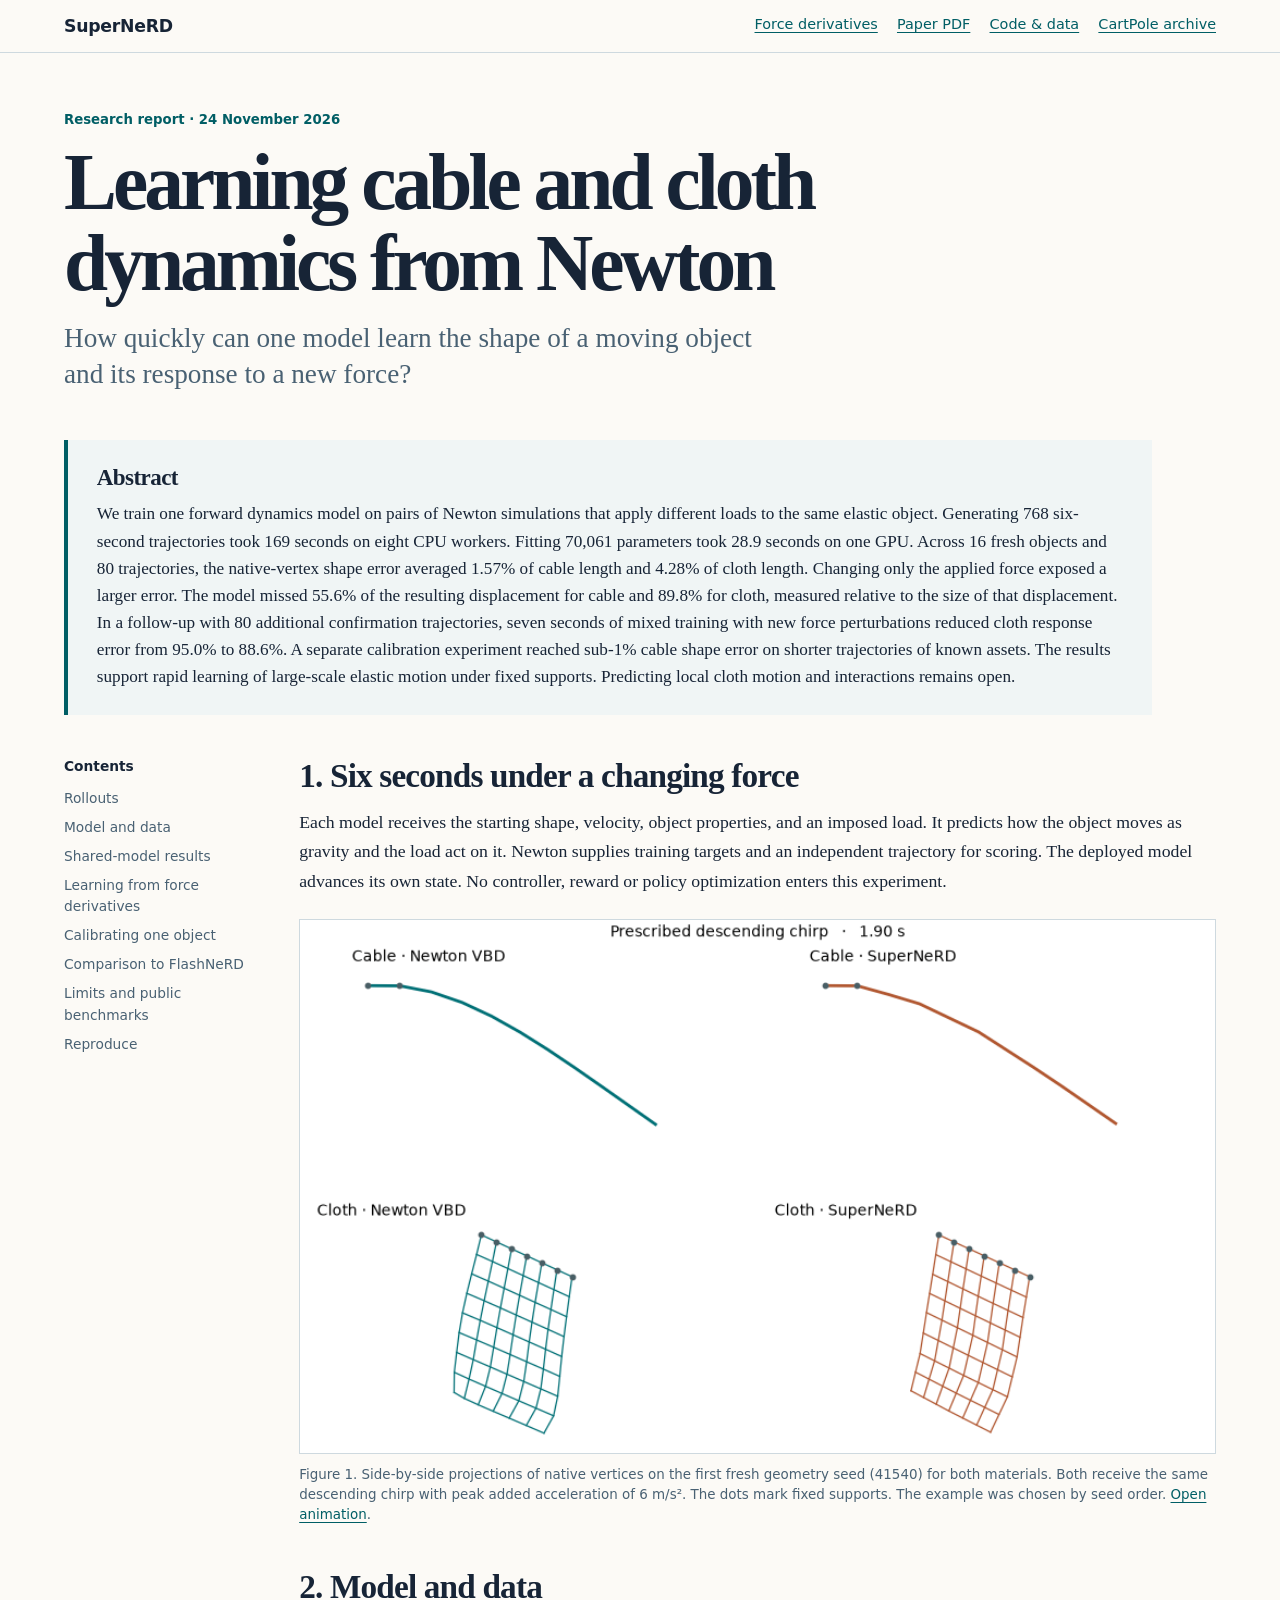
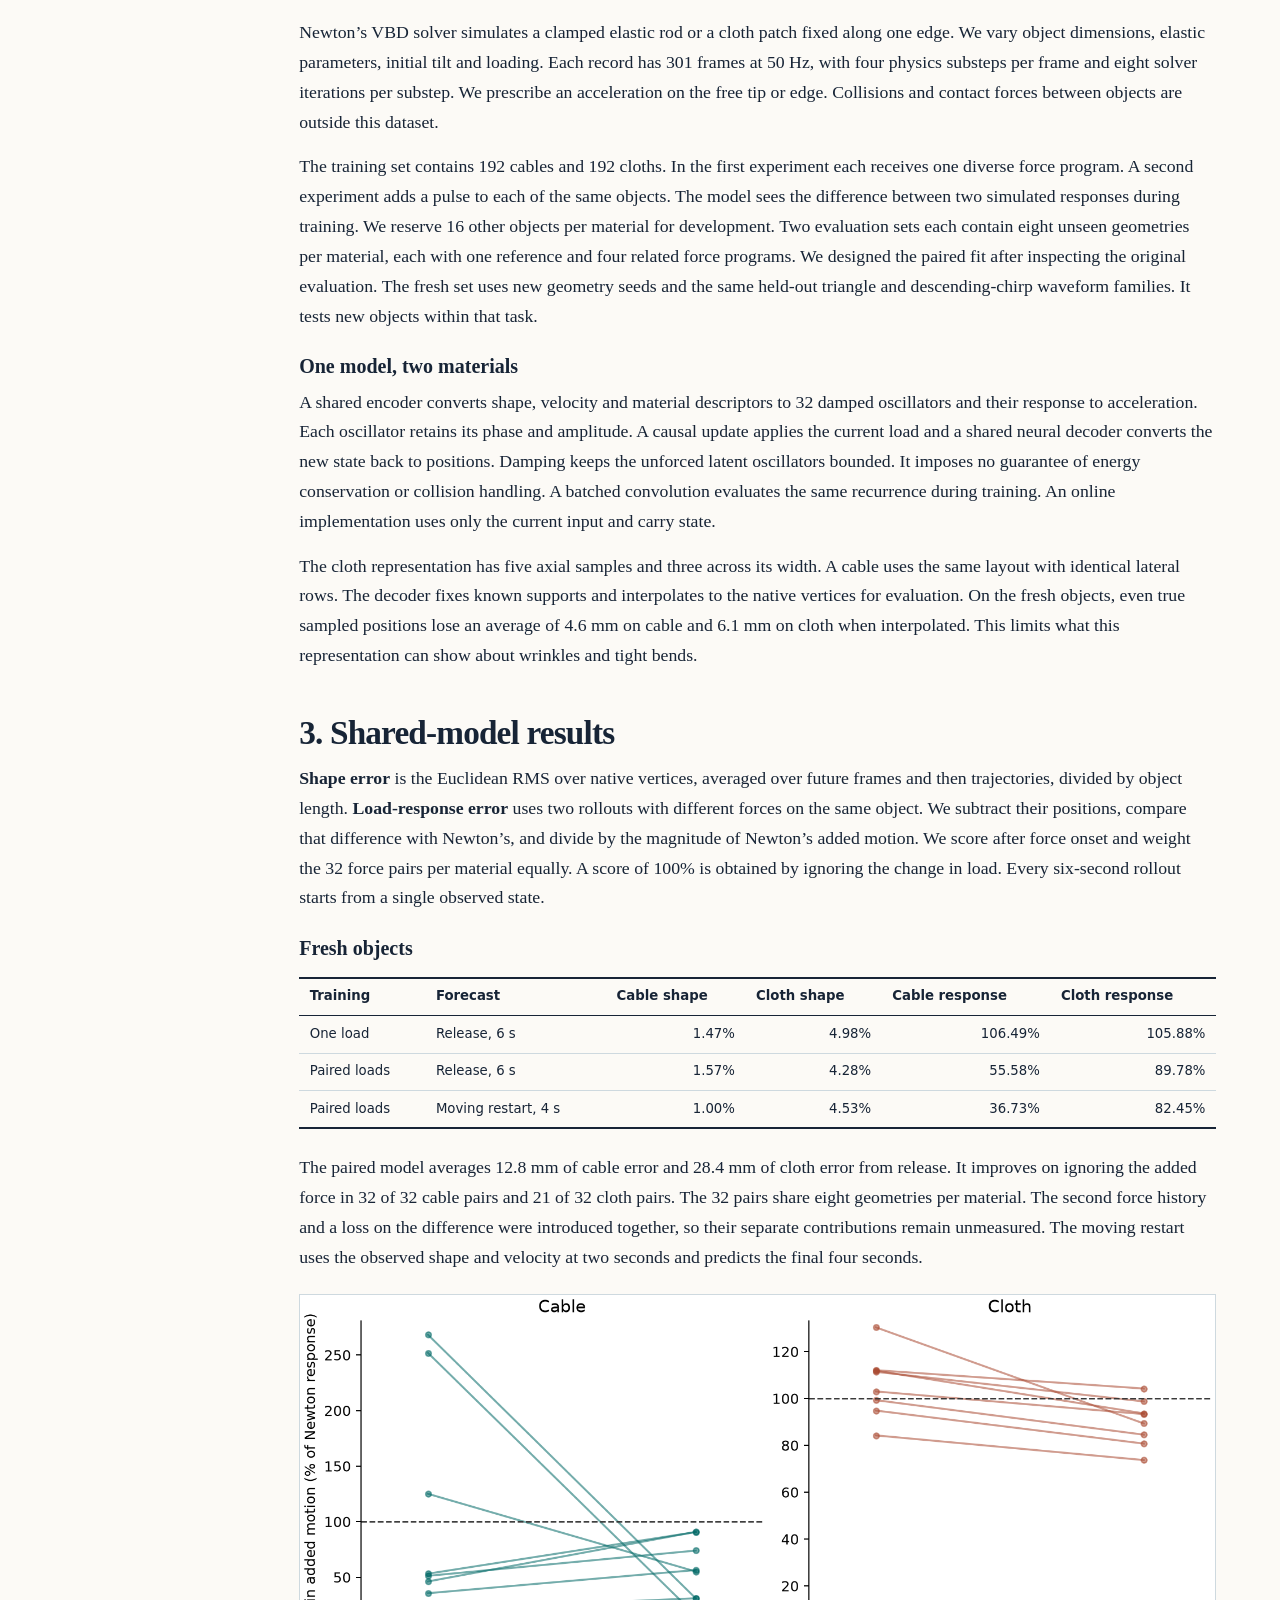
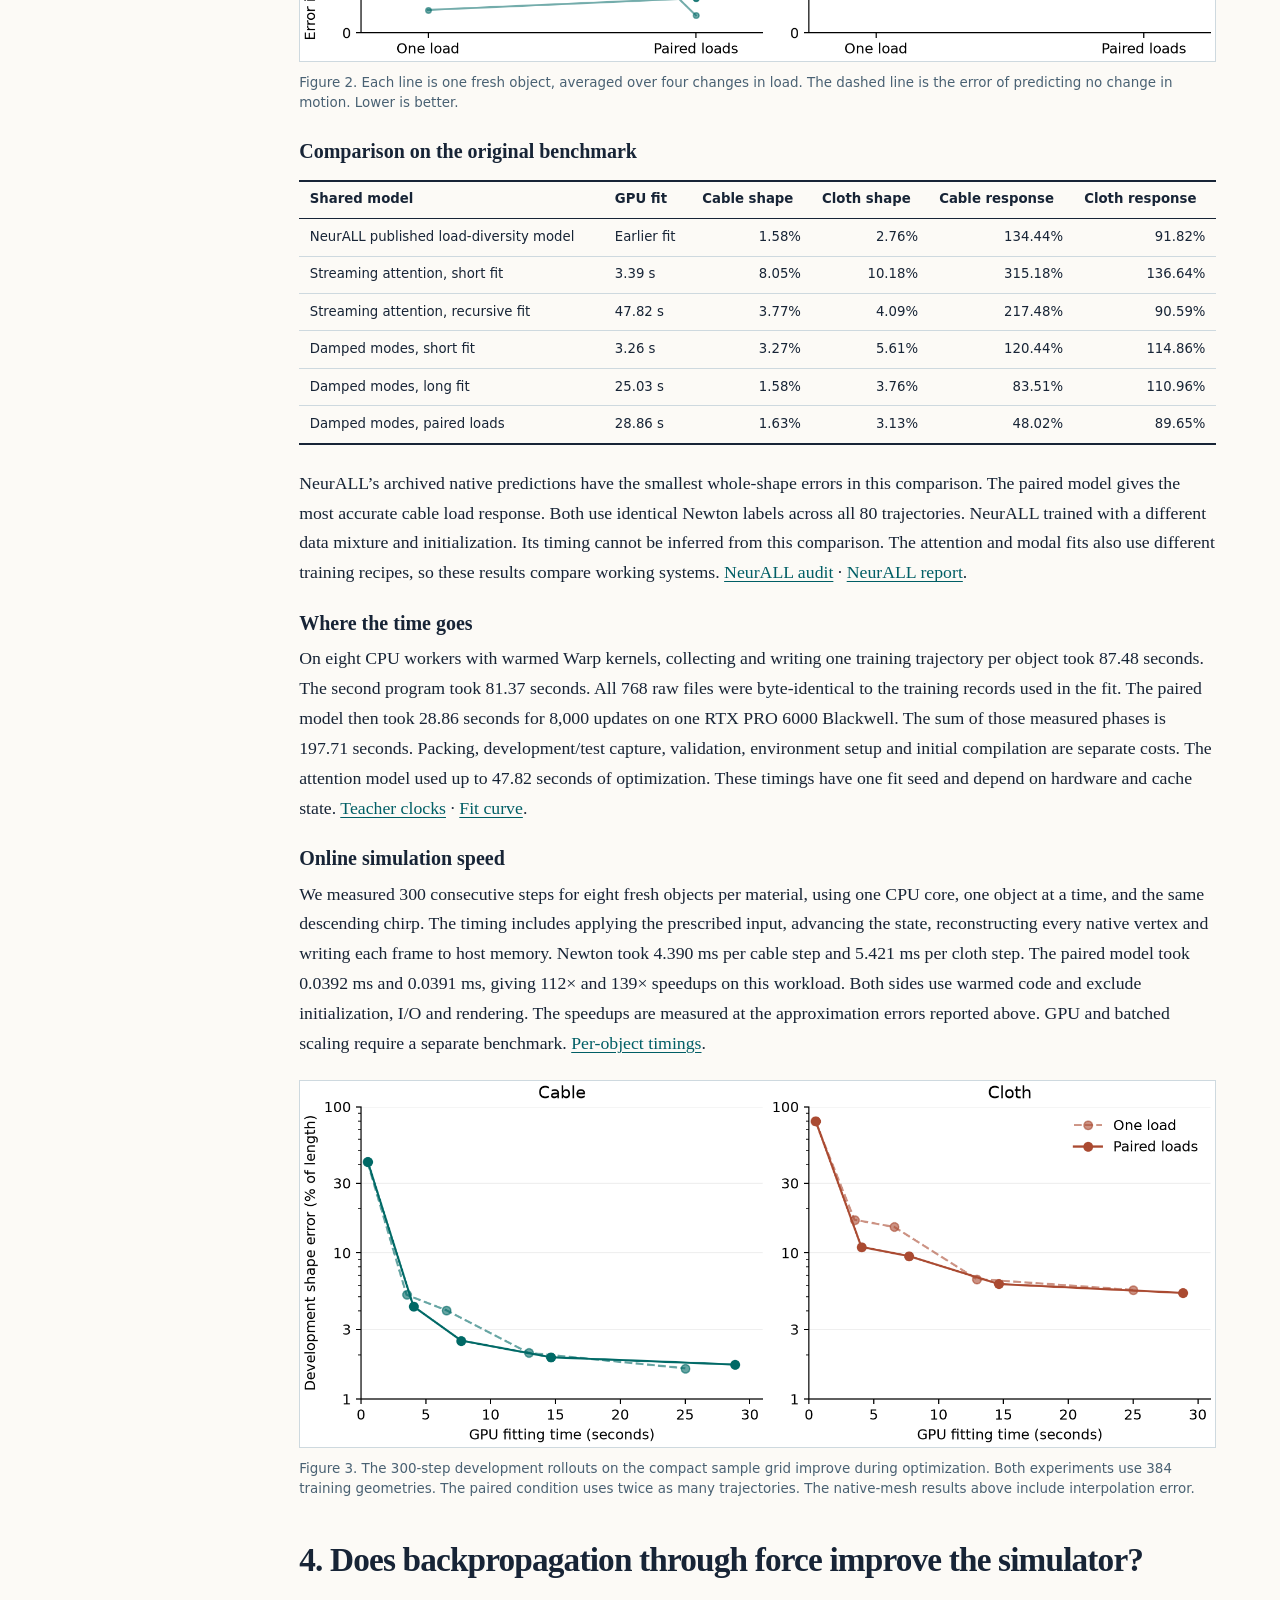
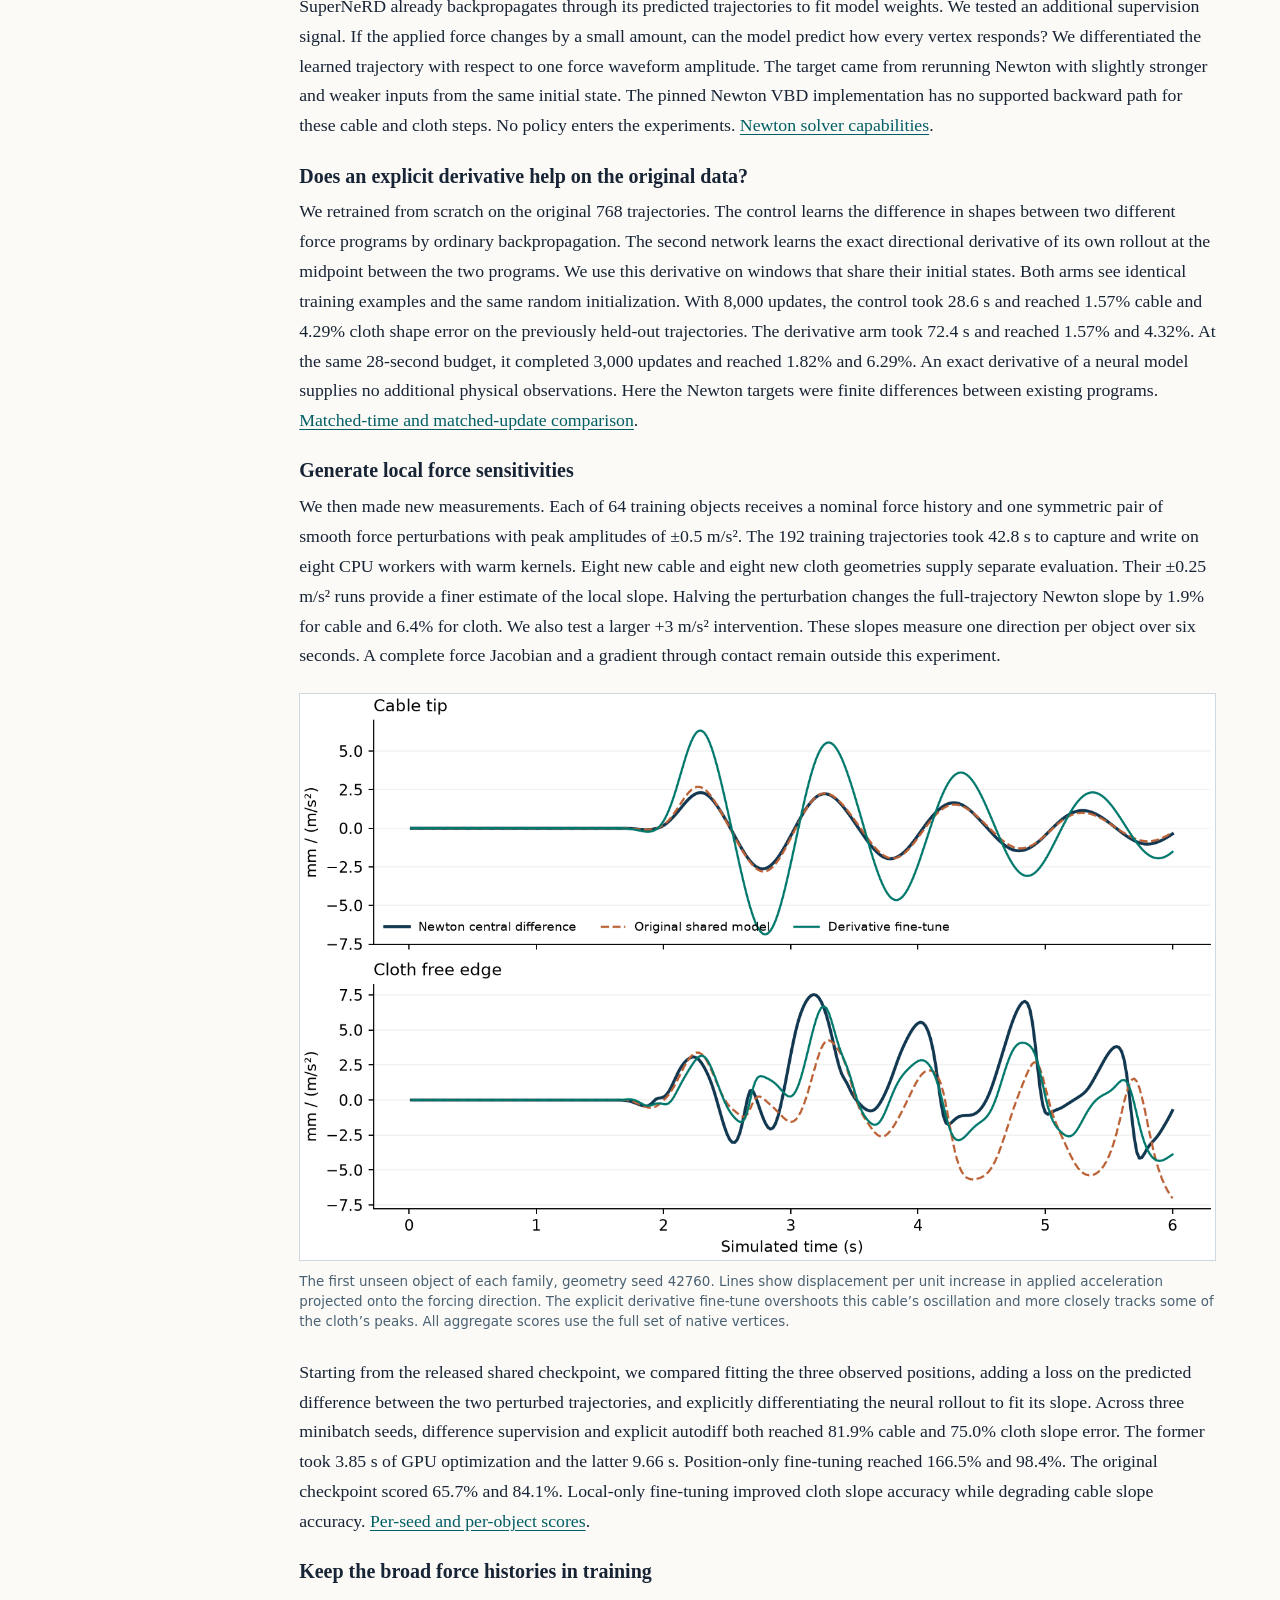
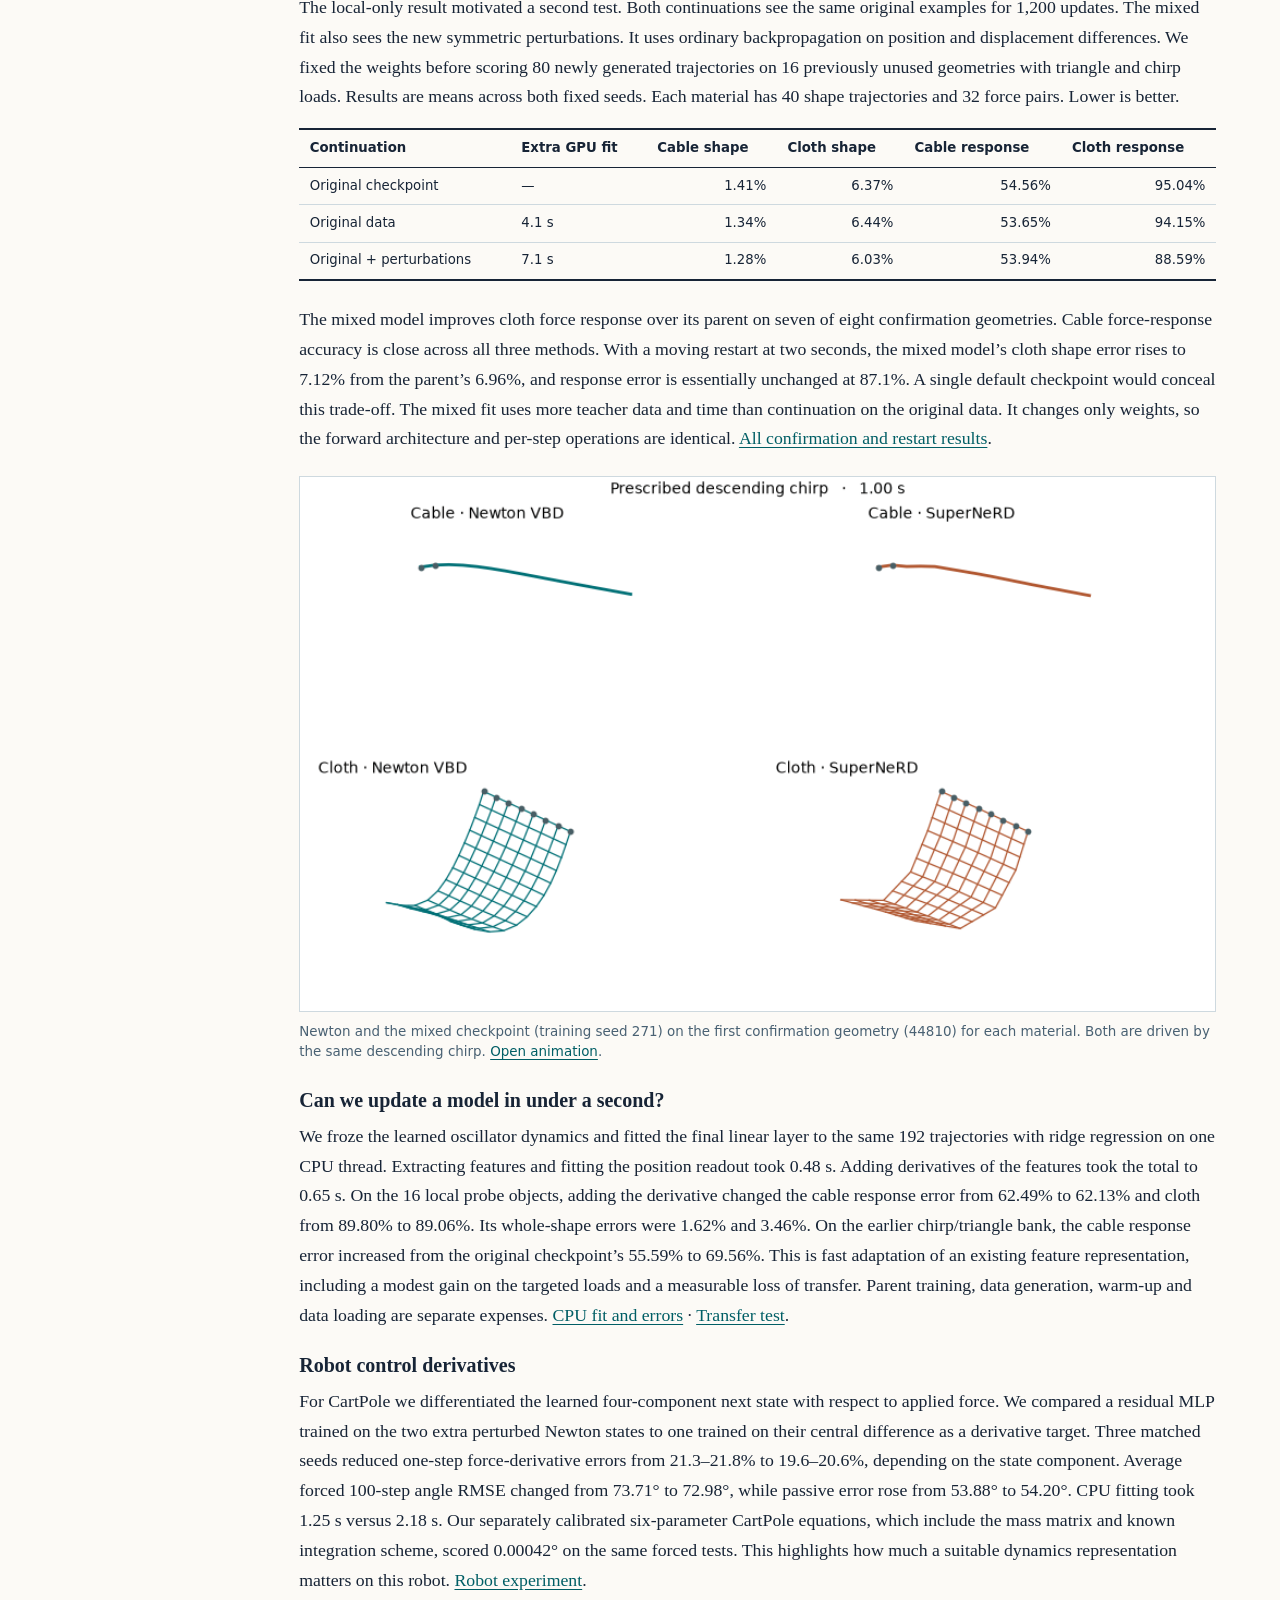
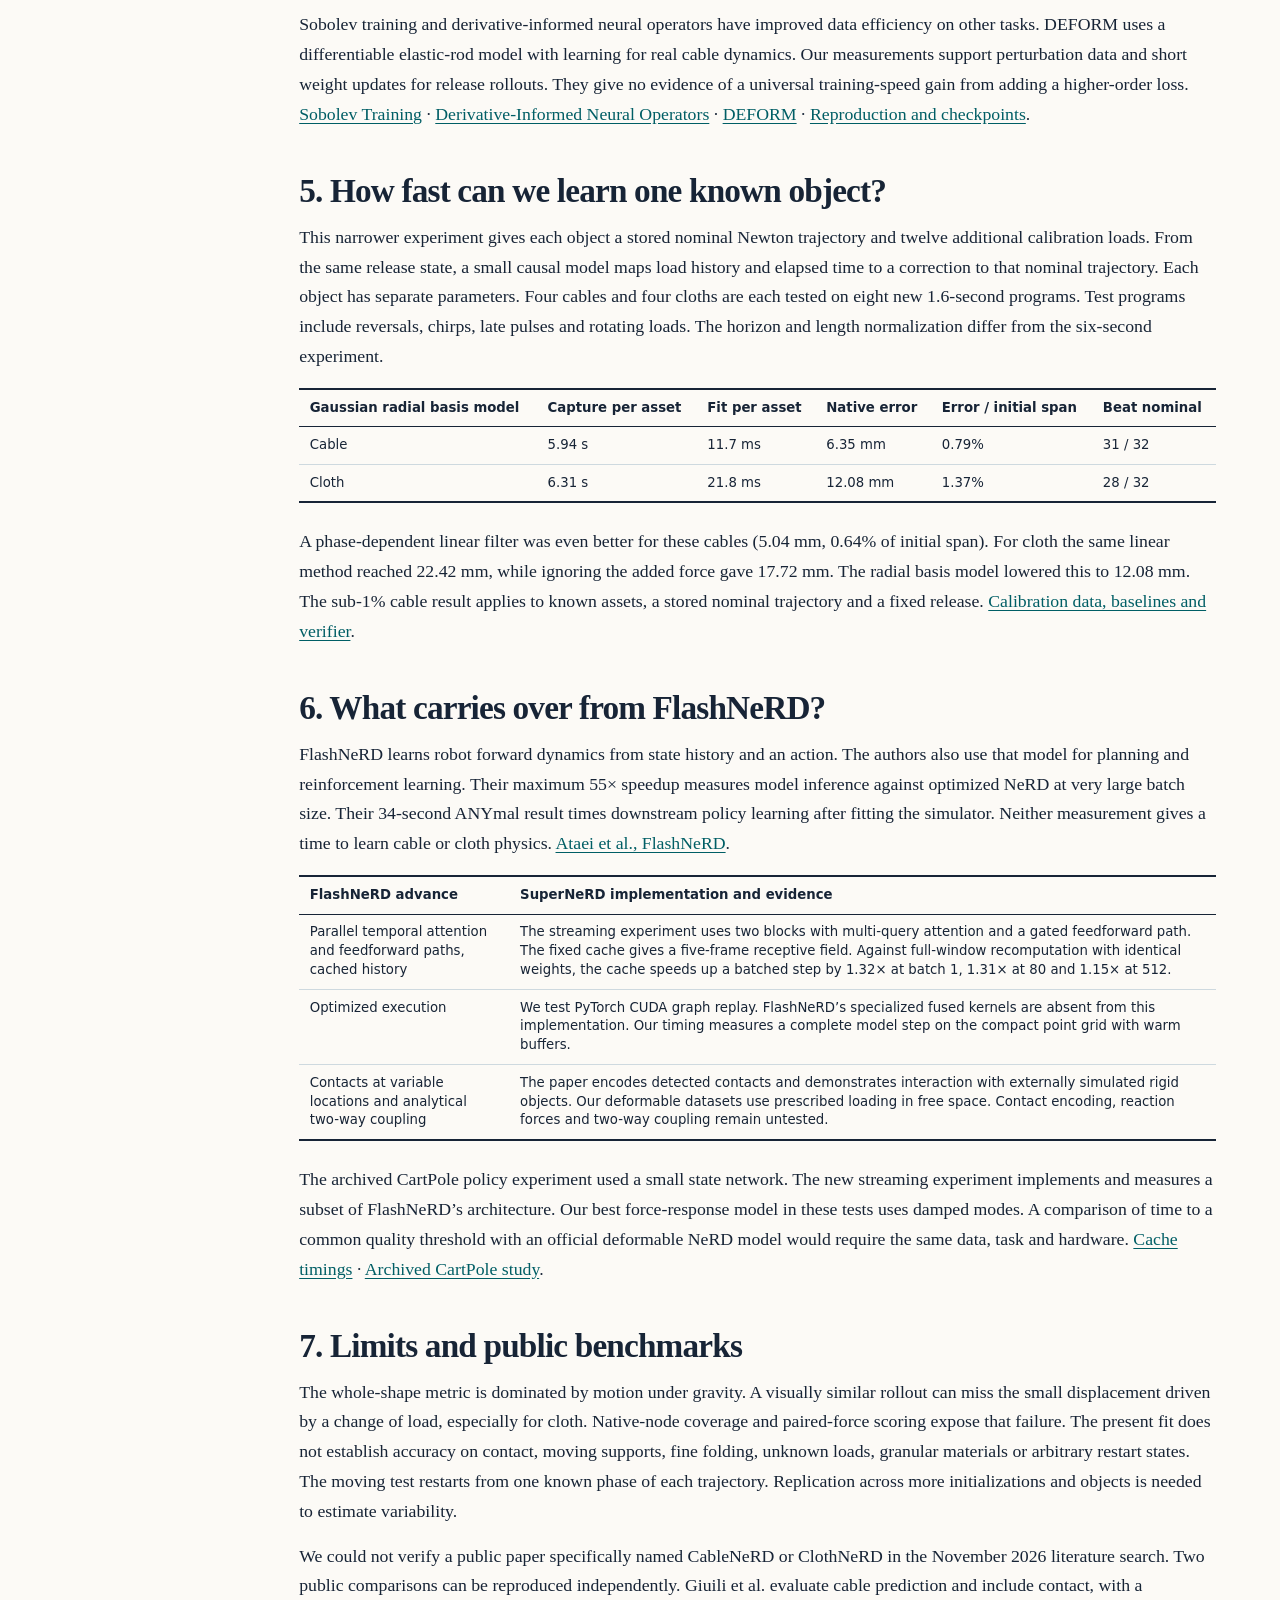
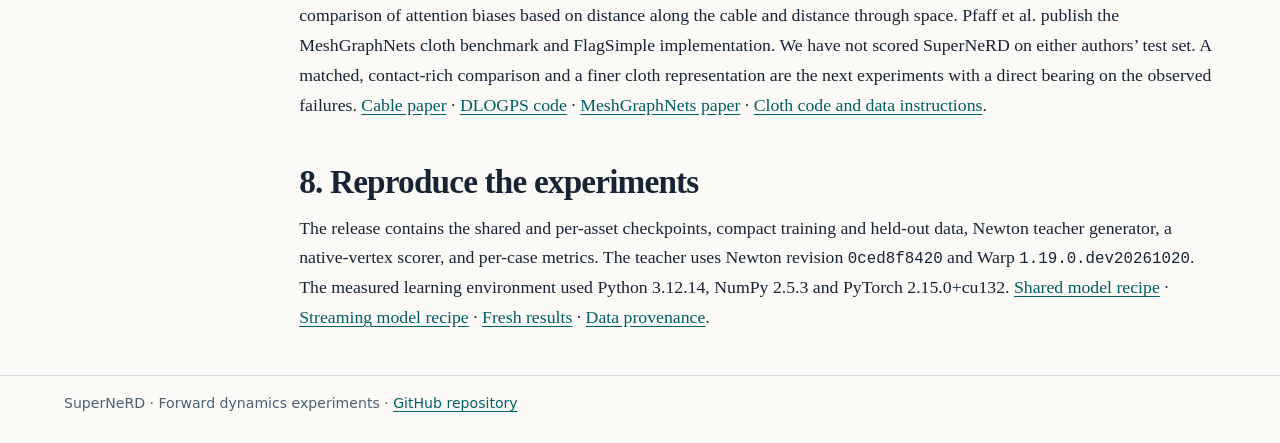
==== commit 01994e74: "Measure force supervision in surrogate dynamics Compare rollout and derivative objectives on matched" ====
--- a/index.html
+++ b/index.html
@@ -7,12 +7,12 @@
   <link rel="stylesheet" href="paper.css">
 </head>
 <body>
-<header class="masthead"><div class="frame"><strong>SuperNeRD</strong><nav aria-label="Project"><a href="paper/deformable-physics.pdf">Paper PDF</a><a href="https://github.com/maxkra15/supernerd/tree/main/deformables">Code &amp; data</a><a href="cartpole.html">CartPole archive</a></nav></div></header>
+<header class="masthead"><div class="frame"><strong>SuperNeRD</strong><nav aria-label="Project"><a href="#gradients">Force derivatives</a><a href="paper/deformable-physics.pdf">Paper PDF</a><a href="https://github.com/maxkra15/supernerd/tree/main/deformables">Code &amp; data</a><a href="cartpole.html">CartPole archive</a></nav></div></header>
 <main><div class="frame">
 <div class="title-block"><p class="label">Research report · 24 November 2026</p><h1>Learning cable and cloth dynamics from Newton</h1><p class="subtitle">How quickly can one model learn the shape of a moving object and its response to a new force?</p></div>
-<div class="abstract"><h2>Abstract</h2><p>We train one forward dynamics model on pairs of Newton simulations that apply different loads to the same elastic object. Generating 768 six-second trajectories took 169 seconds on eight CPU workers. Fitting 70,061 parameters took 28.9 seconds on one GPU. Across 16 fresh objects and 80 trajectories, the native-vertex shape error averaged 1.57% of cable length and 4.28% of cloth length. Changing only the applied force exposed a larger error. The model missed 55.6% of the resulting displacement for cable and 89.8% for cloth, measured relative to the size of that displacement. A separate calibration experiment reached sub-1% cable shape error on shorter trajectories of known assets. The results support rapid learning of large-scale elastic motion under fixed supports. Predicting local cloth motion and interactions remains open.</p></div>
+<div class="abstract"><h2>Abstract</h2><p>We train one forward dynamics model on pairs of Newton simulations that apply different loads to the same elastic object. Generating 768 six-second trajectories took 169 seconds on eight CPU workers. Fitting 70,061 parameters took 28.9 seconds on one GPU. Across 16 fresh objects and 80 trajectories, the native-vertex shape error averaged 1.57% of cable length and 4.28% of cloth length. Changing only the applied force exposed a larger error. The model missed 55.6% of the resulting displacement for cable and 89.8% for cloth, measured relative to the size of that displacement. In a follow-up with 80 additional confirmation trajectories, seven seconds of mixed training with new force perturbations reduced cloth response error from 95.0% to 88.6%. A separate calibration experiment reached sub-1% cable shape error on shorter trajectories of known assets. The results support rapid learning of large-scale elastic motion under fixed supports. Predicting local cloth motion and interactions remains open.</p></div>
 <div class="paper-layout"><nav class="toc" aria-label="Contents"><strong>Contents</strong><ol>
-<li><a href="#motion">Rollouts</a></li><li><a href="#method">Model and data</a></li><li><a href="#results">Shared-model results</a></li><li><a href="#calibration">Calibrating one object</a></li><li><a href="#flash">Comparison to FlashNeRD</a></li><li><a href="#limits">Limits and public benchmarks</a></li><li><a href="#reproduce">Reproduce</a></li></ol></nav>
+<li><a href="#motion">Rollouts</a></li><li><a href="#method">Model and data</a></li><li><a href="#results">Shared-model results</a></li><li><a href="#gradients">Learning from force derivatives</a></li><li><a href="#calibration">Calibrating one object</a></li><li><a href="#flash">Comparison to FlashNeRD</a></li><li><a href="#limits">Limits and public benchmarks</a></li><li><a href="#reproduce">Reproduce</a></li></ol></nav>
 <article class="manuscript">
 <section id="motion"><h2>1. Six seconds under a changing force</h2>
 <p>Each model receives the starting shape, velocity, object properties, and an imposed load. It predicts how the object moves as gravity and the load act on it. Newton supplies training targets and an independent trajectory for scoring. The deployed model advances its own state. No controller, reward or policy optimization enters this experiment.</p>
@@ -40,13 +40,38 @@
 <h3>Online simulation speed</h3>
 <p>We measured 300 consecutive steps for eight fresh objects per material, using one CPU core, one object at a time, and the same descending chirp. The timing includes applying the prescribed input, advancing the state, reconstructing every native vertex and writing each frame to host memory. Newton took 4.390 ms per cable step and 5.421 ms per cloth step. The paired model took 0.0392 ms and 0.0391 ms, giving 112× and 139× speedups on this workload. Both sides use warmed code and exclude initialization, I/O and rendering. The speedups are measured at the approximation errors reported above. GPU and batched scaling require a separate benchmark. <a href="deformables/results/matched-forward-timing.json">Per-object timings</a>.</p>
 <figure><img src="figures/deformable-learning.png" alt="Validation shape error on the compact sample grid versus GPU training time, separately for cable and cloth."><figcaption>Figure 3. The 300-step development rollouts on the compact sample grid improve during optimization. Both experiments use 384 training geometries. The paired condition uses twice as many trajectories. The native-mesh results above include interpolation error.</figcaption></figure></section>
-<section id="calibration"><h2>4. How fast can we learn one known object?</h2>
+<section id="gradients"><h2>4. Does backpropagation through force improve the simulator?</h2>
+<p>SuperNeRD already backpropagates through its predicted trajectories to fit model weights. We tested an additional supervision signal. If the applied force changes by a small amount, can the model predict how every vertex responds? We differentiated the learned trajectory with respect to one force waveform amplitude. The target came from rerunning Newton with slightly stronger and weaker inputs from the same initial state. The pinned Newton VBD implementation has no supported backward path for these cable and cloth steps. No policy enters the experiments. <a href="https://newton-physics.github.io/newton/stable/solvers/index.html#supported-features">Newton solver capabilities</a>.</p>
+<h3>Does an explicit derivative help on the original data?</h3>
+<p>We retrained from scratch on the original 768 trajectories. The control learns the difference in shapes between two different force programs by ordinary backpropagation. The second network learns the exact directional derivative of its own rollout at the midpoint between the two programs. We use this derivative on windows that share their initial states. Both arms see identical training examples and the same random initialization. With 8,000 updates, the control took 28.6 s and reached 1.57% cable and 4.29% cloth shape error on the previously held-out trajectories. The derivative arm took 72.4 s and reached 1.57% and 4.32%. At the same 28-second budget, it completed 3,000 updates and reached 1.82% and 6.29%. An exact derivative of a neural model supplies no additional physical observations. Here the Newton targets were finite differences between existing programs. <a href="deformables/gradients/results/paired/results.json">Matched-time and matched-update comparison</a>.</p>
+<h3>Generate local force sensitivities</h3>
+<p>We then made new measurements. Each of 64 training objects receives a nominal force history and one symmetric pair of smooth force perturbations with peak amplitudes of ±0.5 m/s². The 192 training trajectories took 42.8 s to capture and write on eight CPU workers with warm kernels. Eight new cable and eight new cloth geometries supply separate evaluation. Their ±0.25 m/s² runs provide a finer estimate of the local slope. Halving the perturbation changes the full-trajectory Newton slope by 1.9% for cable and 6.4% for cloth. We also test a larger +3 m/s² intervention. These slopes measure one direction per object over six seconds. A complete force Jacobian and a gradient through contact remain outside this experiment.</p>
+<figure><img src="figures/force-sensitivity.png" alt="Newton and two learned models predict the signed sensitivity of a cable tip and a cloth edge to a smooth force input over six seconds."><figcaption>The first unseen object of each family, geometry seed 42760. Lines show displacement per unit increase in applied acceleration projected onto the forcing direction. The explicit derivative fine-tune overshoots this cable’s oscillation and more closely tracks some of the cloth’s peaks. All aggregate scores use the full set of native vertices.</figcaption></figure>
+<p>Starting from the released shared checkpoint, we compared fitting the three observed positions, adding a loss on the predicted difference between the two perturbed trajectories, and explicitly differentiating the neural rollout to fit its slope. Across three minibatch seeds, difference supervision and explicit autodiff both reached 81.9% cable and 75.0% cloth slope error. The former took 3.85 s of GPU optimization and the latter 9.66 s. Position-only fine-tuning reached 166.5% and 98.4%. The original checkpoint scored 65.7% and 84.1%. Local-only fine-tuning improved cloth slope accuracy while degrading cable slope accuracy. <a href="deformables/gradients/results/local/results.json">Per-seed and per-object scores</a>.</p>
+<h3>Keep the broad force histories in training</h3>
+<p>The local-only result motivated a second test. Both continuations see the same original examples for 1,200 updates. The mixed fit also sees the new symmetric perturbations. It uses ordinary backpropagation on position and displacement differences. We fixed the weights before scoring 80 newly generated trajectories on 16 previously unused geometries with triangle and chirp loads. Results are means across both fixed seeds. Each material has 40 shape trajectories and 32 force pairs. Lower is better.</p>
+<div class="table-wrap"><table><thead><tr><th>Continuation</th><th>Extra GPU fit</th><th>Cable shape</th><th>Cloth shape</th><th>Cable response</th><th>Cloth response</th></tr></thead><tbody>
+
+<tr><td>Original checkpoint</td><td>—</td><td class="num">1.41%</td><td class="num">6.37%</td><td class="num">54.56%</td><td class="num">95.04%</td></tr>
+
+<tr><td>Original data</td><td>4.1 s</td><td class="num">1.34%</td><td class="num">6.44%</td><td class="num">53.65%</td><td class="num">94.15%</td></tr>
+
+<tr><td>Original + perturbations</td><td>7.1 s</td><td class="num">1.28%</td><td class="num">6.03%</td><td class="num">53.94%</td><td class="num">88.59%</td></tr>
+</tbody></table></div>
+<p>The mixed model improves cloth force response over its parent on seven of eight confirmation geometries. Cable force-response accuracy is close across all three methods. With a moving restart at two seconds, the mixed model’s cloth shape error rises to 7.12% from the parent’s 6.96%, and response error is essentially unchanged at 87.1%. A single default checkpoint would conceal this trade-off. The mixed fit uses more teacher data and time than continuation on the original data. It changes only weights, so the forward architecture and per-step operations are identical. <a href="deformables/gradients/results/retention/scores.json">All confirmation and restart results</a>.</p>
+<figure><picture><source media="print, (prefers-reduced-motion: reduce)" srcset="figures/gradient-confirmation.png"><img src="figures/gradient-confirmation.gif" width="840" height="490" alt="Newton and the updated mixed-training checkpoint on the first confirmation cable and cloth."></picture><figcaption>Newton and the mixed checkpoint (training seed 271) on the first confirmation geometry (44810) for each material. Both are driven by the same descending chirp. <a href="figures/gradient-confirmation.gif">Open animation</a>.</figcaption></figure>
+<h3>Can we update a model in under a second?</h3>
+<p>We froze the learned oscillator dynamics and fitted the final linear layer to the same 192 trajectories with ridge regression on one CPU thread. Extracting features and fitting the position readout took 0.48 s. Adding derivatives of the features took the total to 0.65 s. On the 16 local probe objects, adding the derivative changed the cable response error from 62.49% to 62.13% and cloth from 89.80% to 89.06%. Its whole-shape errors were 1.62% and 3.46%. On the earlier chirp/triangle bank, the cable response error increased from the original checkpoint’s 55.59% to 69.56%. This is fast adaptation of an existing feature representation, including a modest gain on the targeted loads and a measurable loss of transfer. Parent training, data generation, warm-up and data loading are separate expenses. <a href="deformables/gradients/results/readout/results.json">CPU fit and errors</a> · <a href="deformables/gradients/results/readout/transfer.json">Transfer test</a>.</p>
+<h3>Robot control derivatives</h3>
+<p>For CartPole we differentiated the learned four-component next state with respect to applied force. We compared a residual MLP trained on the two extra perturbed Newton states to one trained on their central difference as a derivative target. Three matched seeds reduced one-step force-derivative errors from 21.3–21.8% to 19.6–20.6%, depending on the state component. Average forced 100-step angle RMSE changed from 73.71° to 72.98°, while passive error rose from 53.88° to 54.20°. CPU fitting took 1.25 s versus 2.18 s. Our separately calibrated six-parameter CartPole equations, which include the mass matrix and known integration scheme, scored 0.00042° on the same forced tests. This highlights how much a suitable dynamics representation matters on this robot. <a href="deformables/gradients/results/robot/results.json">Robot experiment</a>.</p>
+<p>Sobolev training and derivative-informed neural operators have improved data efficiency on other tasks. DEFORM uses a differentiable elastic-rod model with learning for real cable dynamics. Our measurements support perturbation data and short weight updates for release rollouts. They give no evidence of a universal training-speed gain from adding a higher-order loss. <a href="https://proceedings.neurips.cc/paper/2017/hash/758a06618c69880a6cee5314ee42d52f-Abstract.html">Sobolev Training</a> · <a href="https://arxiv.org/abs/2206.10745">Derivative-Informed Neural Operators</a> · <a href="https://proceedings.mlr.press/v270/chen25d.html">DEFORM</a> · <a href="https://github.com/maxkra15/supernerd/tree/main/deformables/gradients">Reproduction and checkpoints</a>.</p></section>
+<section id="calibration"><h2>5. How fast can we learn one known object?</h2>
 <p>This narrower experiment gives each object a stored nominal Newton trajectory and twelve additional calibration loads. From the same release state, a small causal model maps load history and elapsed time to a correction to that nominal trajectory. Each object has separate parameters. Four cables and four cloths are each tested on eight new 1.6-second programs. Test programs include reversals, chirps, late pulses and rotating loads. The horizon and length normalization differ from the six-second experiment.</p>
 <div class="table-wrap"><table><thead><tr><th>Gaussian radial basis model</th><th>Capture per asset</th><th>Fit per asset</th><th>Native error</th><th>Error / initial span</th><th>Beat nominal</th></tr></thead><tbody>
 <tr><td>Cable</td><td>5.94 s</td><td>11.7 ms</td><td>6.35 mm</td><td>0.79%</td><td>31 / 32</td></tr><tr><td>Cloth</td><td>6.31 s</td><td>21.8 ms</td><td>12.08 mm</td><td>1.37%</td><td>28 / 32</td></tr>
 </tbody></table></div>
 <p>A phase-dependent linear filter was even better for these cables (5.04 mm, 0.64% of initial span). For cloth the same linear method reached 22.42 mm, while ignoring the added force gave 17.72 mm. The radial basis model lowered this to 12.08 mm. The sub-1% cable result applies to known assets, a stored nominal trajectory and a fixed release. <a href="https://github.com/maxkra15/supernerd/tree/main/deformables/asset">Calibration data, baselines and verifier</a>.</p></section>
-<section id="flash"><h2>5. What carries over from FlashNeRD?</h2>
+<section id="flash"><h2>6. What carries over from FlashNeRD?</h2>
 <p>FlashNeRD learns robot forward dynamics from state history and an action. The authors also use that model for planning and reinforcement learning. Their maximum 55× speedup measures model inference against optimized NeRD at very large batch size. Their 34-second ANYmal result times downstream policy learning after fitting the simulator. Neither measurement gives a time to learn cable or cloth physics. <a href="https://arxiv.org/pdf/2610.09130">Ataei et al., FlashNeRD</a>.</p>
 <div class="table-wrap"><table><thead><tr><th>FlashNeRD advance</th><th>SuperNeRD implementation and evidence</th></tr></thead><tbody>
 <tr><td>Parallel temporal attention and feedforward paths, cached history</td><td>The streaming experiment uses two blocks with multi-query attention and a gated feedforward path. The fixed cache gives a five-frame receptive field. Against full-window recomputation with identical weights, the cache speeds up a batched step by 1.32× at batch 1, 1.31× at 80 and 1.15× at 512.</td></tr>
@@ -54,9 +79,9 @@
 <tr><td>Contacts at variable locations and analytical two-way coupling</td><td>The paper encodes detected contacts and demonstrates interaction with externally simulated rigid objects. Our deformable datasets use prescribed loading in free space. Contact encoding, reaction forces and two-way coupling remain untested.</td></tr>
 </tbody></table></div>
 <p>The archived CartPole policy experiment used a small state network. The new streaming experiment implements and measures a subset of FlashNeRD’s architecture. Our best force-response model in these tests uses damped modes. A comparison of time to a common quality threshold with an official deformable NeRD model would require the same data, task and hardware. <a href="deformables/results/stream-timing.json">Cache timings</a> · <a href="cartpole.html">Archived CartPole study</a>.</p></section>
-<section id="limits"><h2>6. Limits and public benchmarks</h2>
+<section id="limits"><h2>7. Limits and public benchmarks</h2>
 <p>The whole-shape metric is dominated by motion under gravity. A visually similar rollout can miss the small displacement driven by a change of load, especially for cloth. Native-node coverage and paired-force scoring expose that failure. The present fit does not establish accuracy on contact, moving supports, fine folding, unknown loads, granular materials or arbitrary restart states. The moving test restarts from one known phase of each trajectory. Replication across more initializations and objects is needed to estimate variability.</p>
 <p>We could not verify a public paper specifically named CableNeRD or ClothNeRD in the November 2026 literature search. Two public comparisons can be reproduced independently. Giuili et al. evaluate cable prediction and include contact, with a comparison of attention biases based on distance along the cable and distance through space. Pfaff et al. publish the MeshGraphNets cloth benchmark and FlagSimple implementation. We have not scored SuperNeRD on either authors’ test set. A matched, contact-rich comparison and a finer cloth representation are the next experiments with a direct bearing on the observed failures. <a href="https://arxiv.org/abs/2610.11975">Cable paper</a> · <a href="https://github.com/avihaig/dlogps">DLOGPS code</a> · <a href="https://arxiv.org/abs/2010.03409">MeshGraphNets paper</a> · <a href="https://github.com/google-deepmind/deepmind-research/tree/master/meshgraphnets">Cloth code and data instructions</a>.</p></section>
-<section id="reproduce"><h2>7. Reproduce the experiments</h2><p>The release contains the shared and per-asset checkpoints, compact training and held-out data, Newton teacher generator, a native-vertex scorer, and per-case metrics. The teacher uses Newton revision <code>0ced8f8420</code> and Warp <code>1.19.0.dev20261020</code>. The measured learning environment used Python 3.12.14, NumPy 2.5.3 and PyTorch 2.15.0+cu132. <a href="https://github.com/maxkra15/supernerd/blob/main/deformables/MODAL_REPRODUCTION.md">Shared model recipe</a> · <a href="https://github.com/maxkra15/supernerd/blob/main/deformables/STREAM.md">Streaming model recipe</a> · <a href="deformables/results/native-paired-fresh.json">Fresh results</a> · <a href="deformables/data/provenance.json">Data provenance</a>.</p></section>
+<section id="reproduce"><h2>8. Reproduce the experiments</h2><p>The release contains the shared and per-asset checkpoints, compact training and held-out data, Newton teacher generator, a native-vertex scorer, and per-case metrics. The teacher uses Newton revision <code>0ced8f8420</code> and Warp <code>1.19.0.dev20261020</code>. The measured learning environment used Python 3.12.14, NumPy 2.5.3 and PyTorch 2.15.0+cu132. <a href="https://github.com/maxkra15/supernerd/blob/main/deformables/MODAL_REPRODUCTION.md">Shared model recipe</a> · <a href="https://github.com/maxkra15/supernerd/blob/main/deformables/STREAM.md">Streaming model recipe</a> · <a href="deformables/results/native-paired-fresh.json">Fresh results</a> · <a href="deformables/data/provenance.json">Data provenance</a>.</p></section>
 </article></div></div></main><footer><div class="frame">SuperNeRD · Forward dynamics experiments · <a href="https://github.com/maxkra15/supernerd">GitHub repository</a></div></footer>
 </body></html>
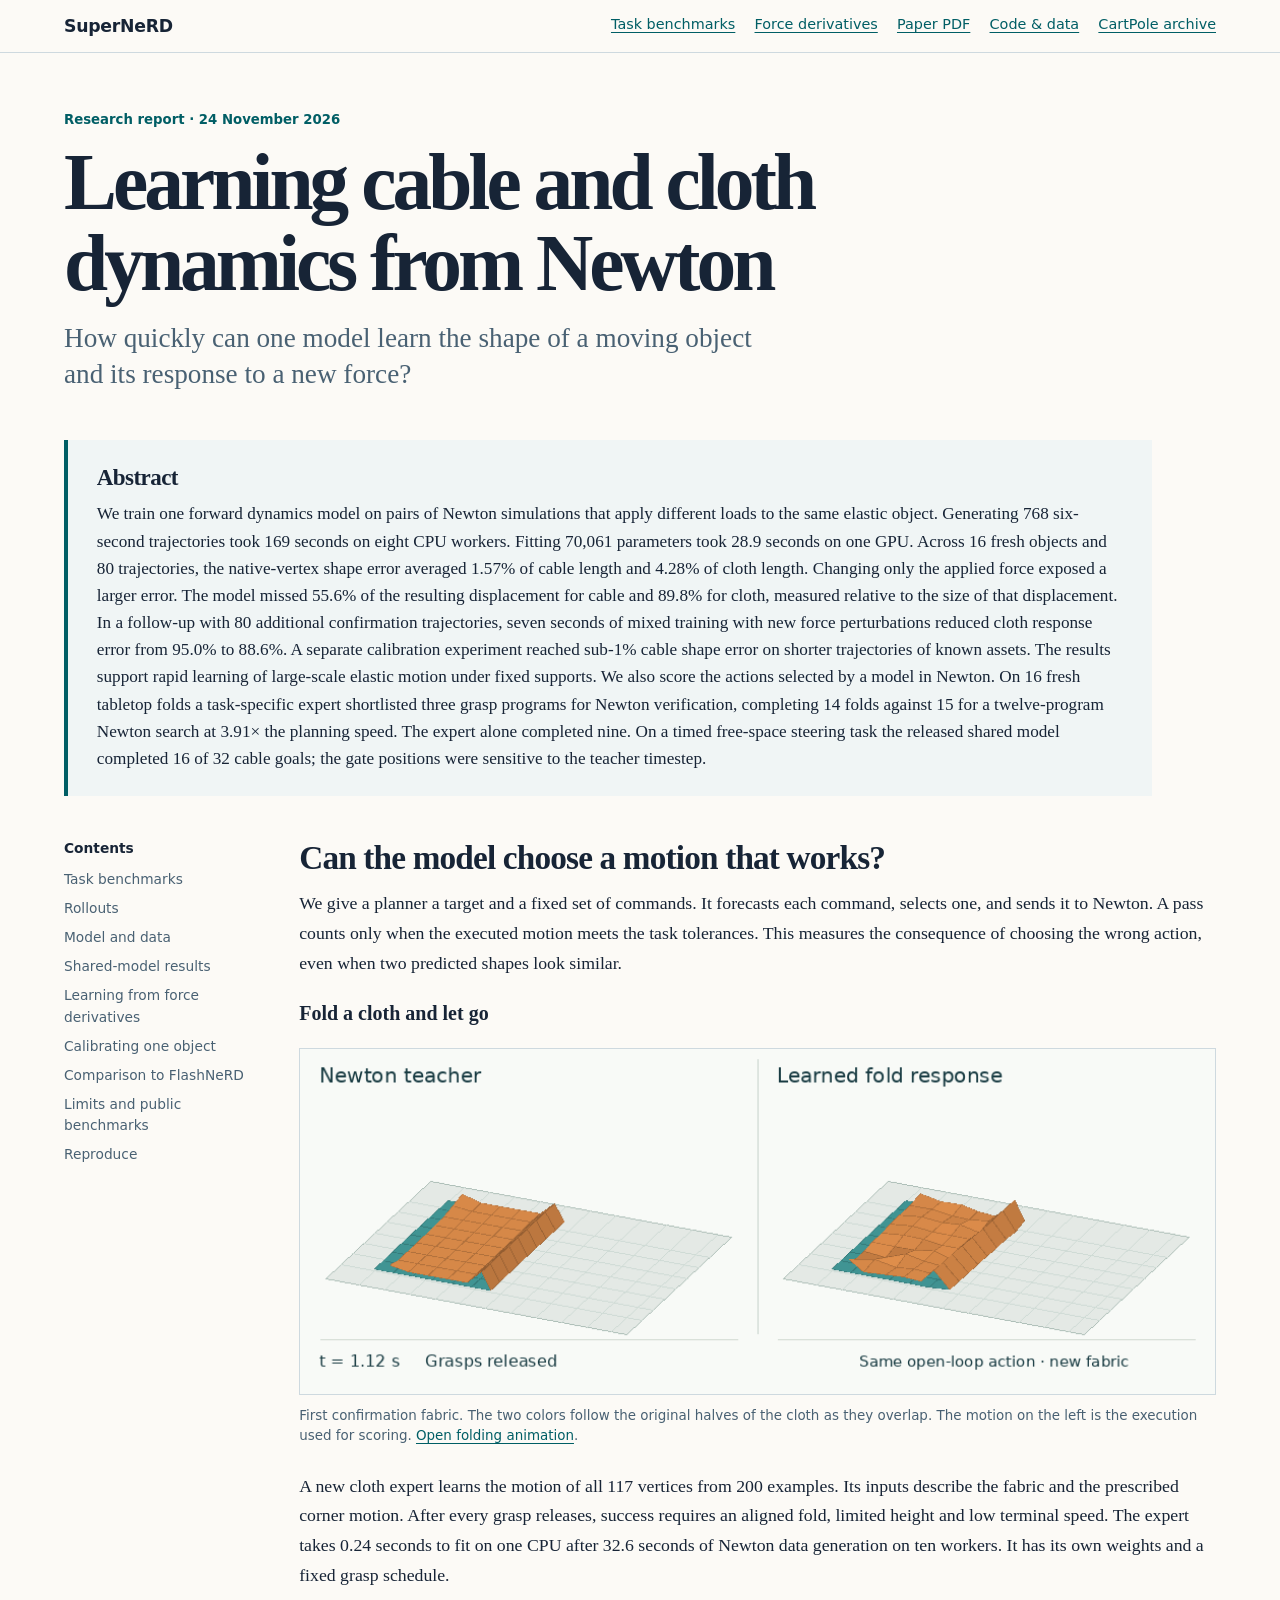
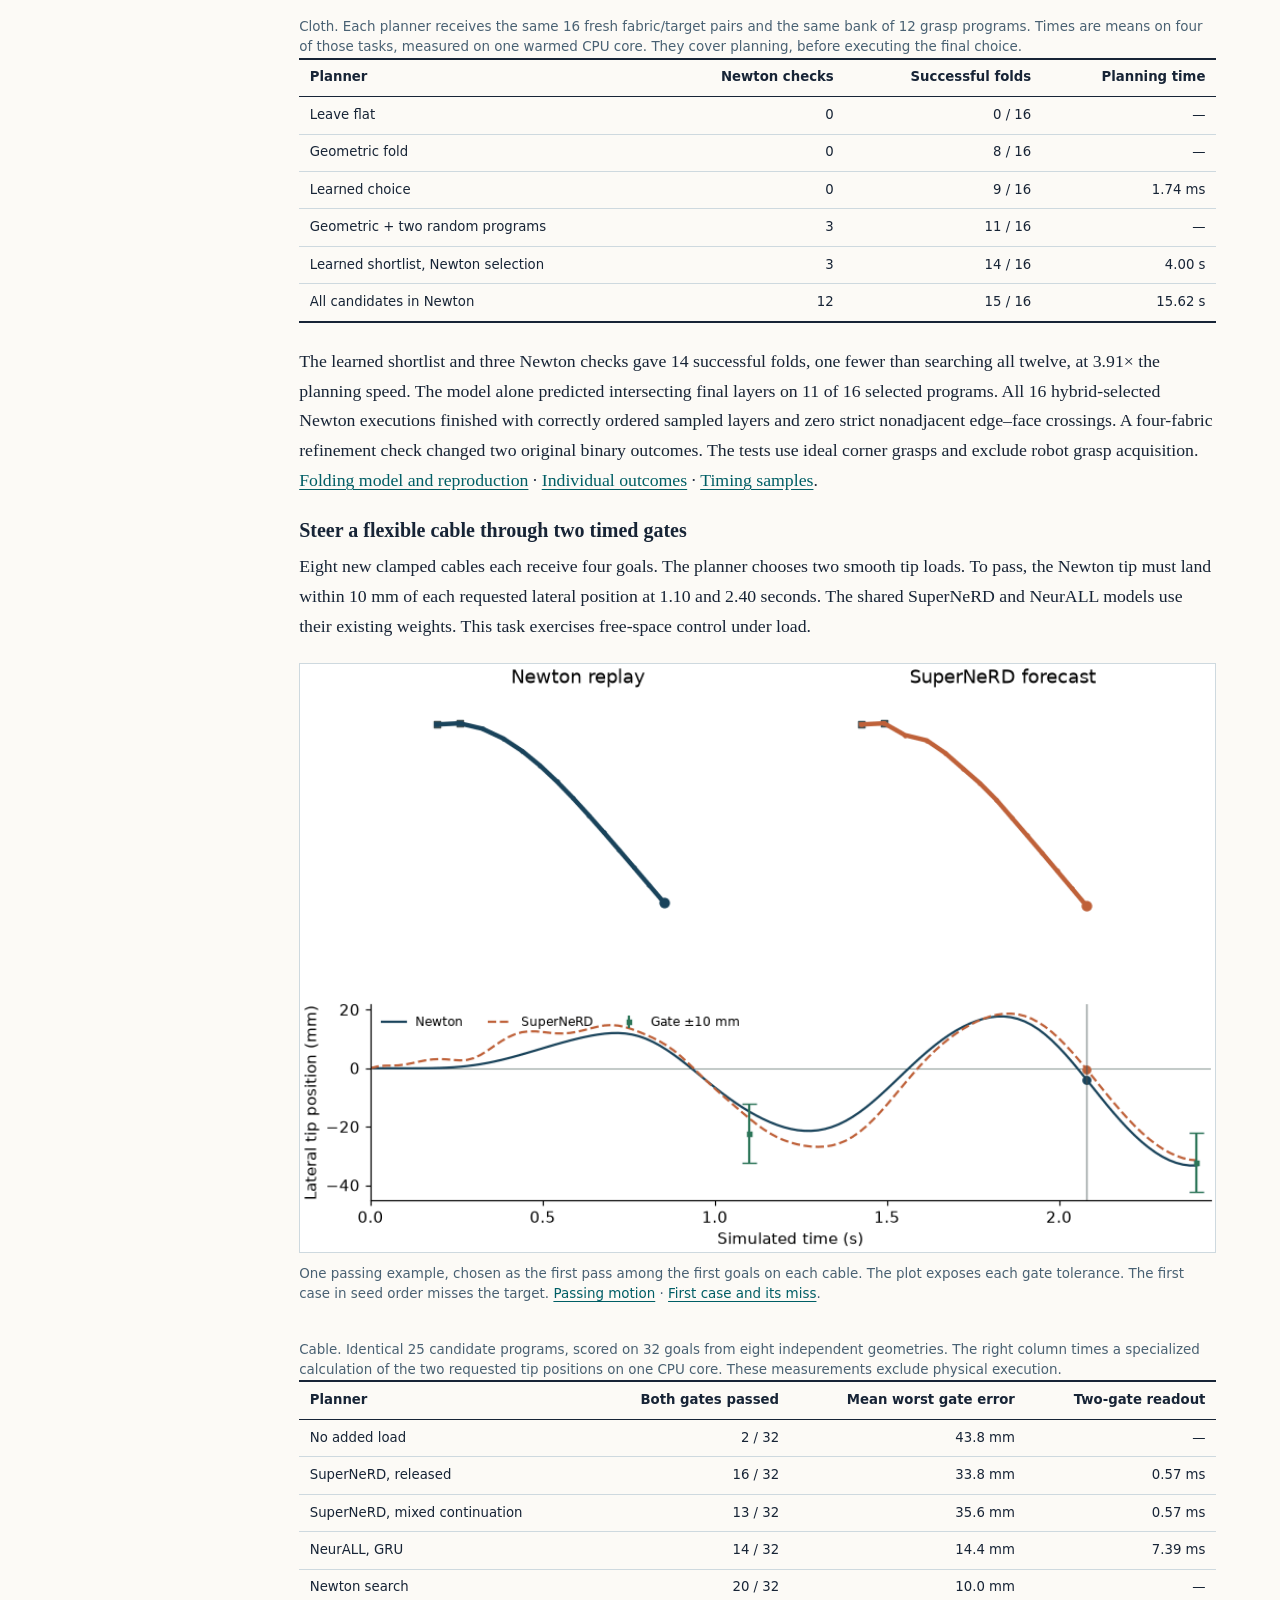
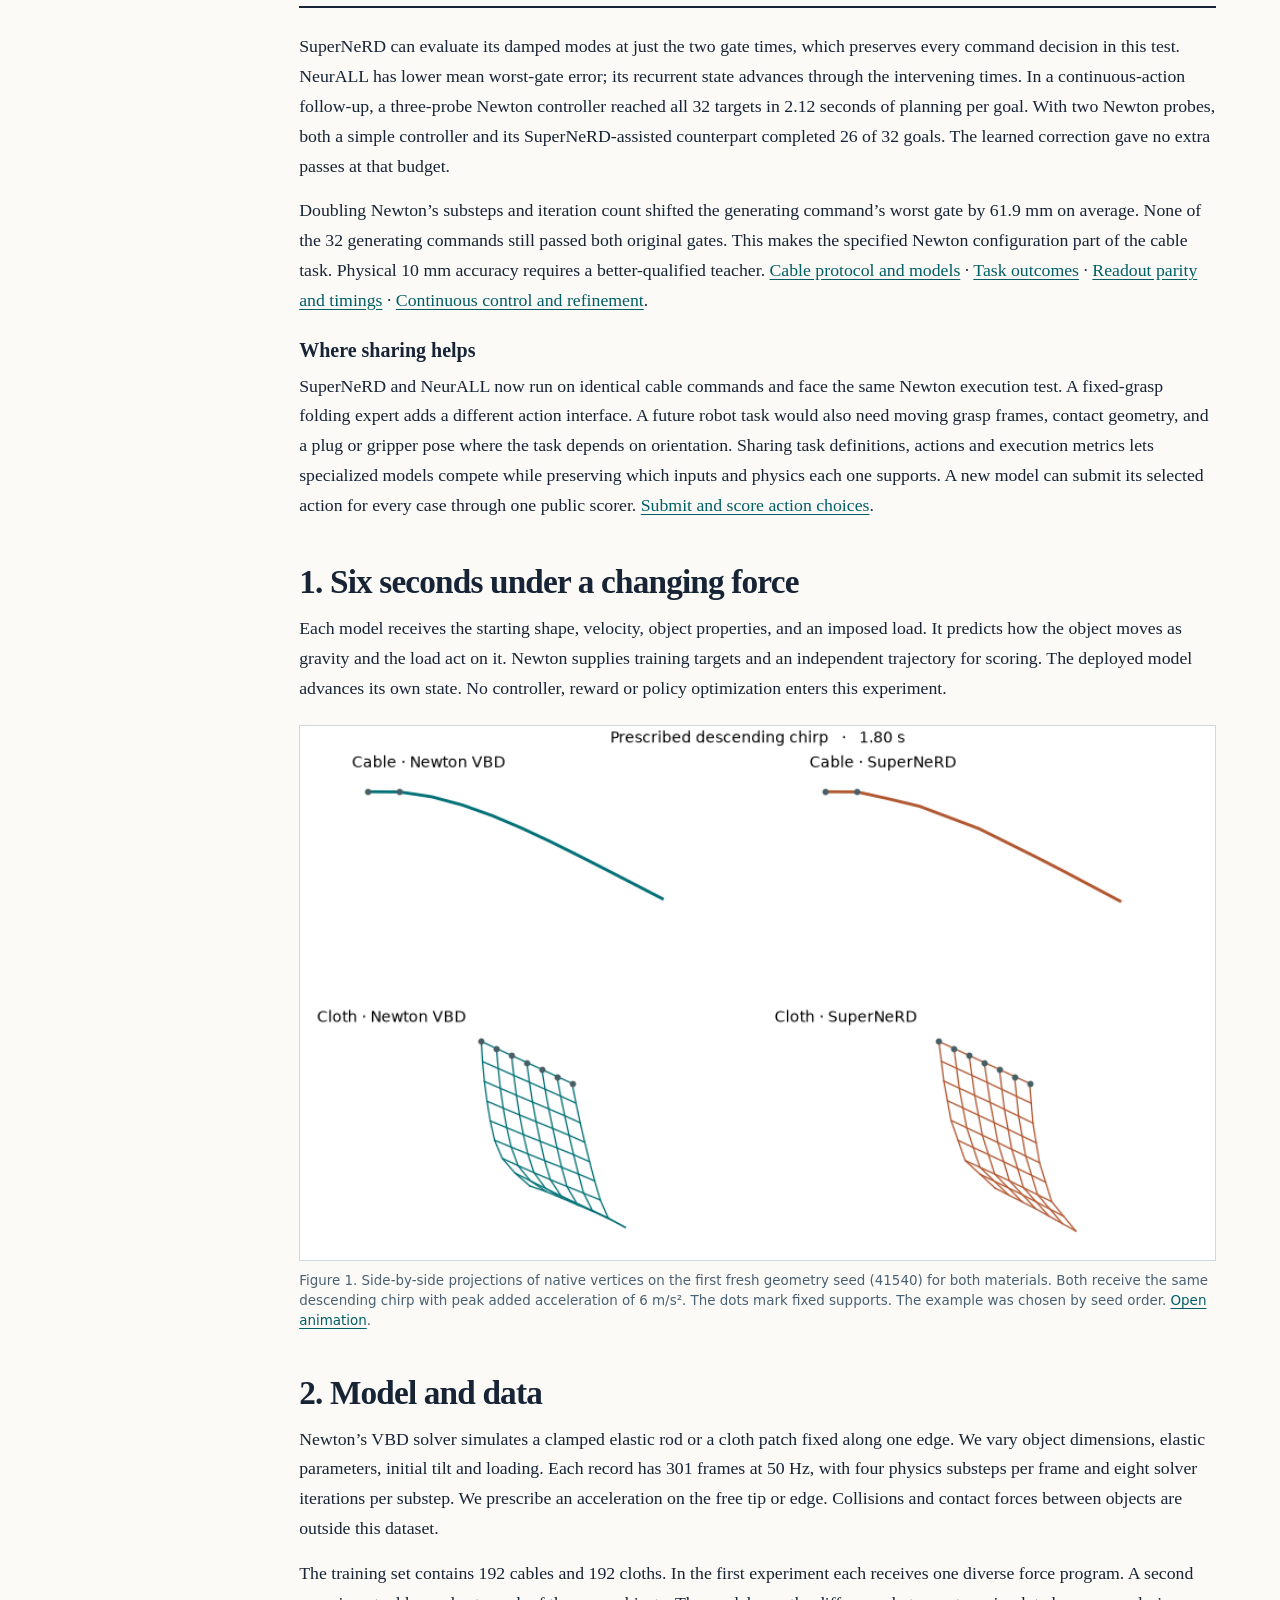
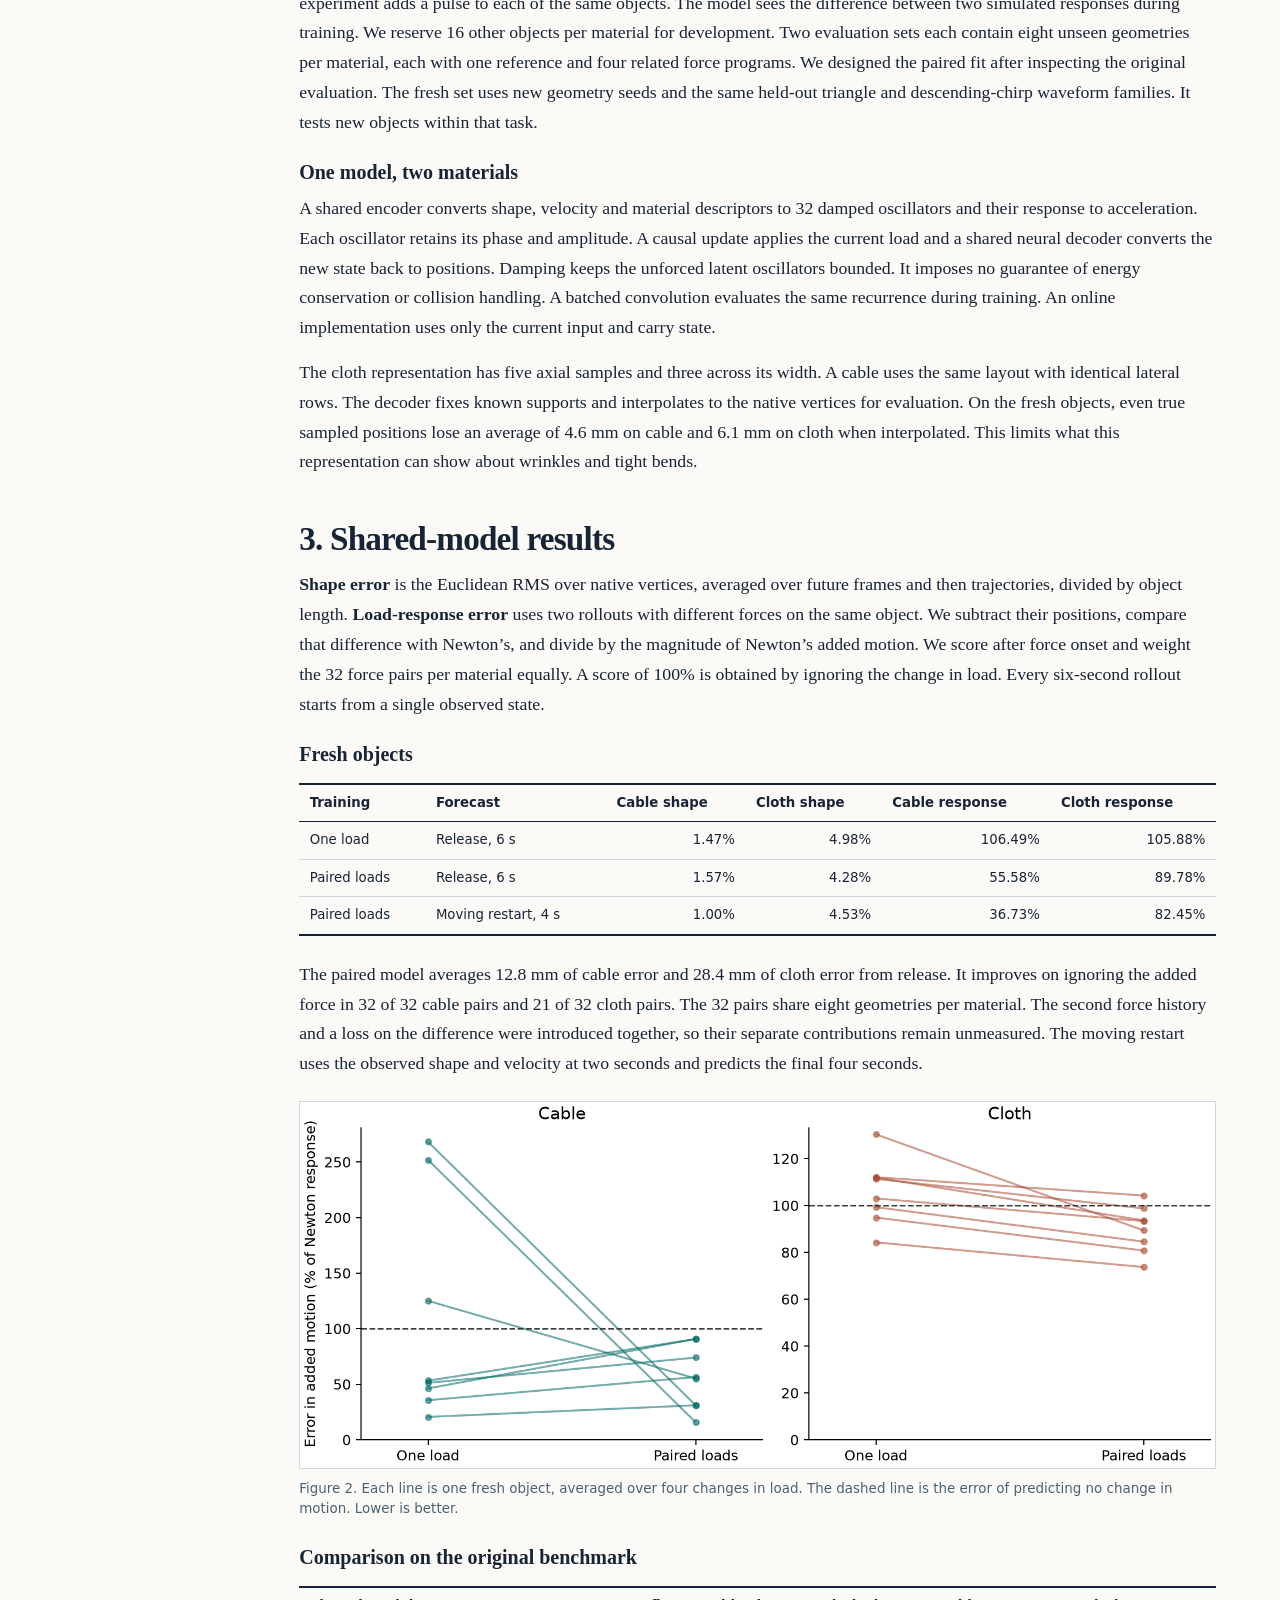
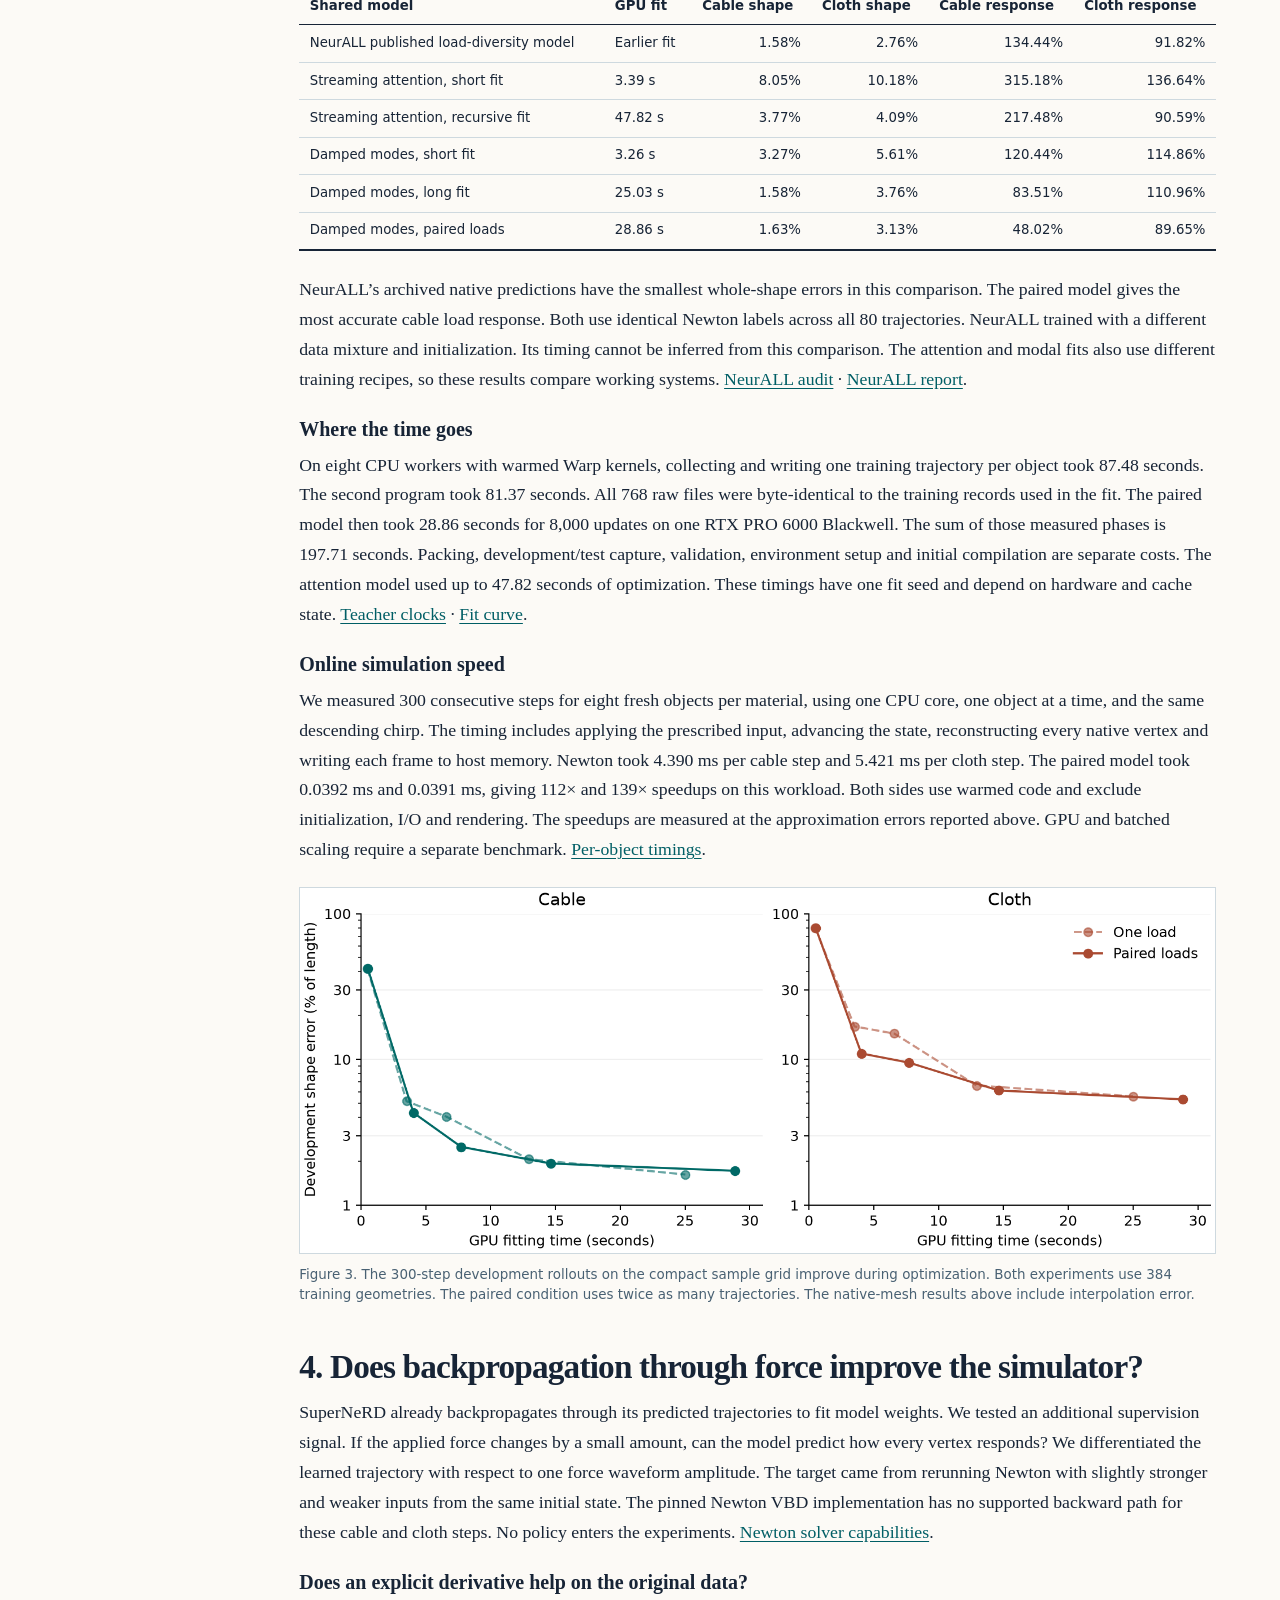
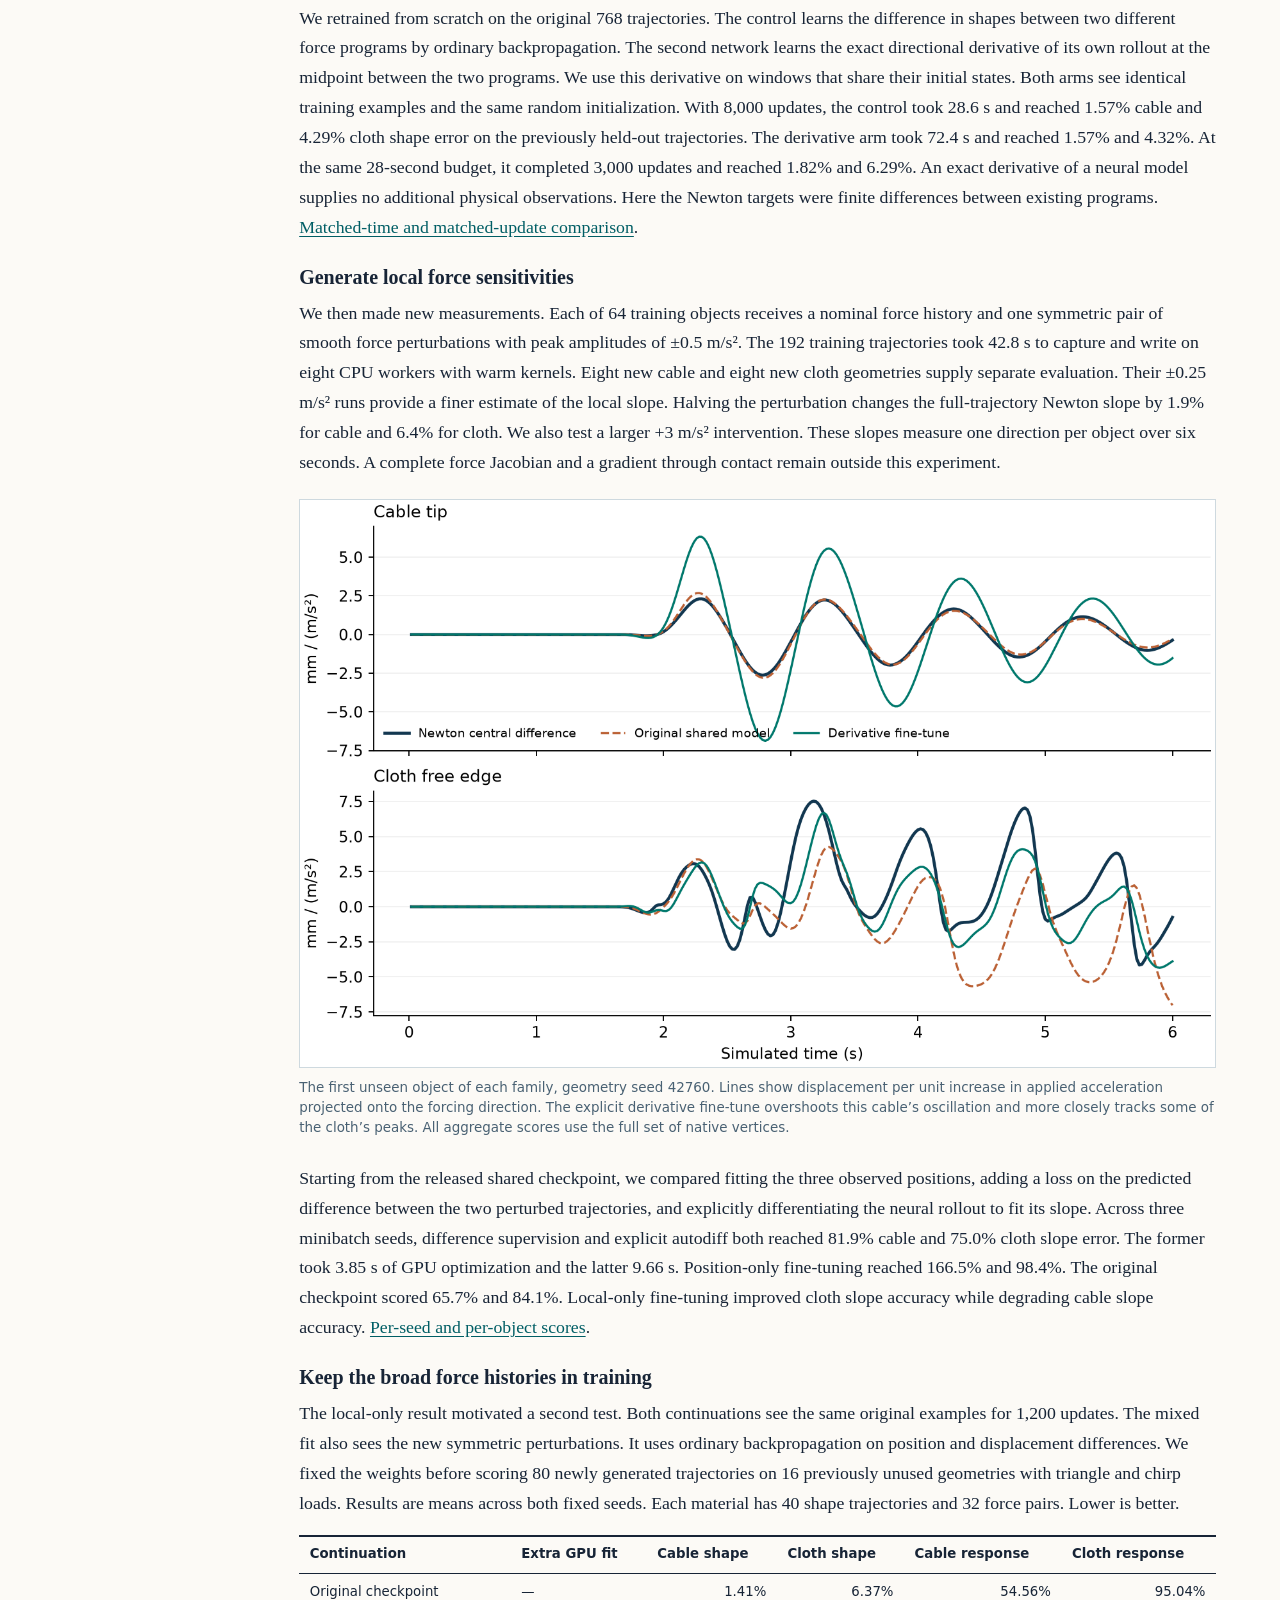
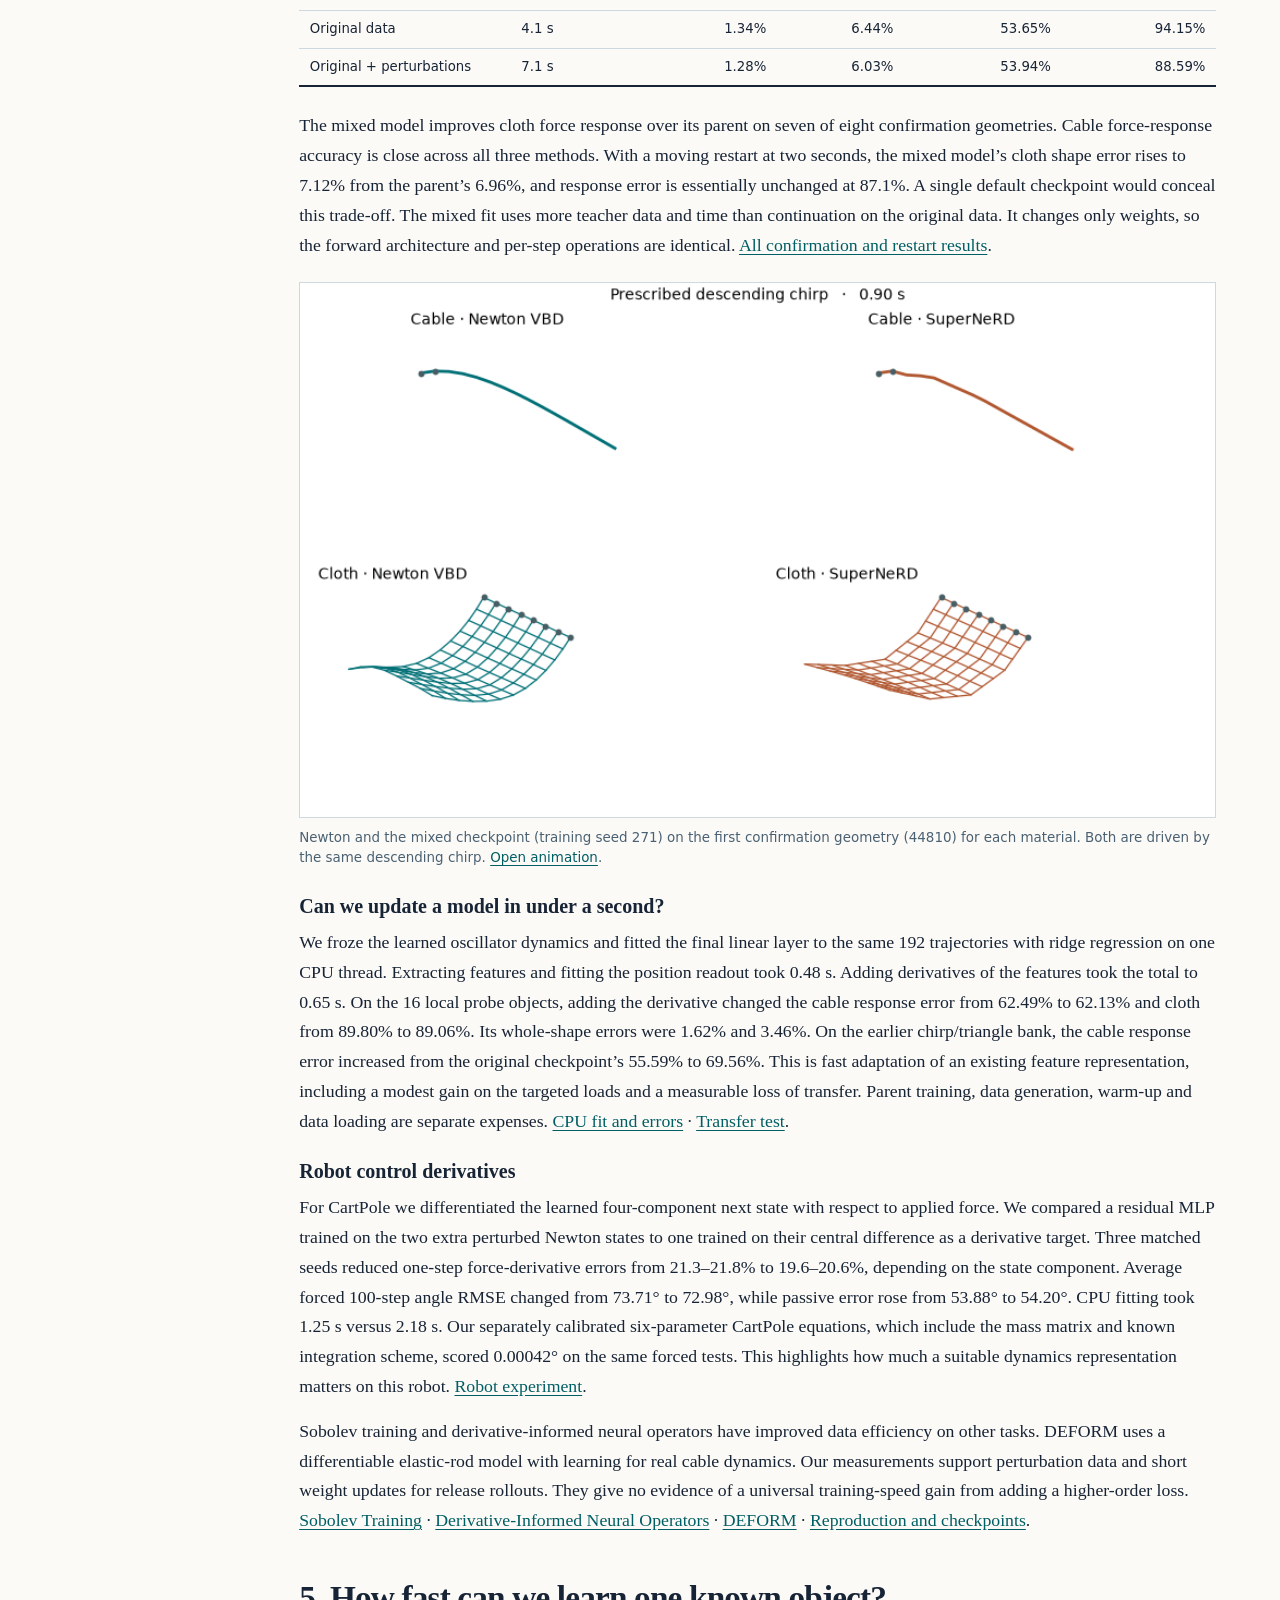
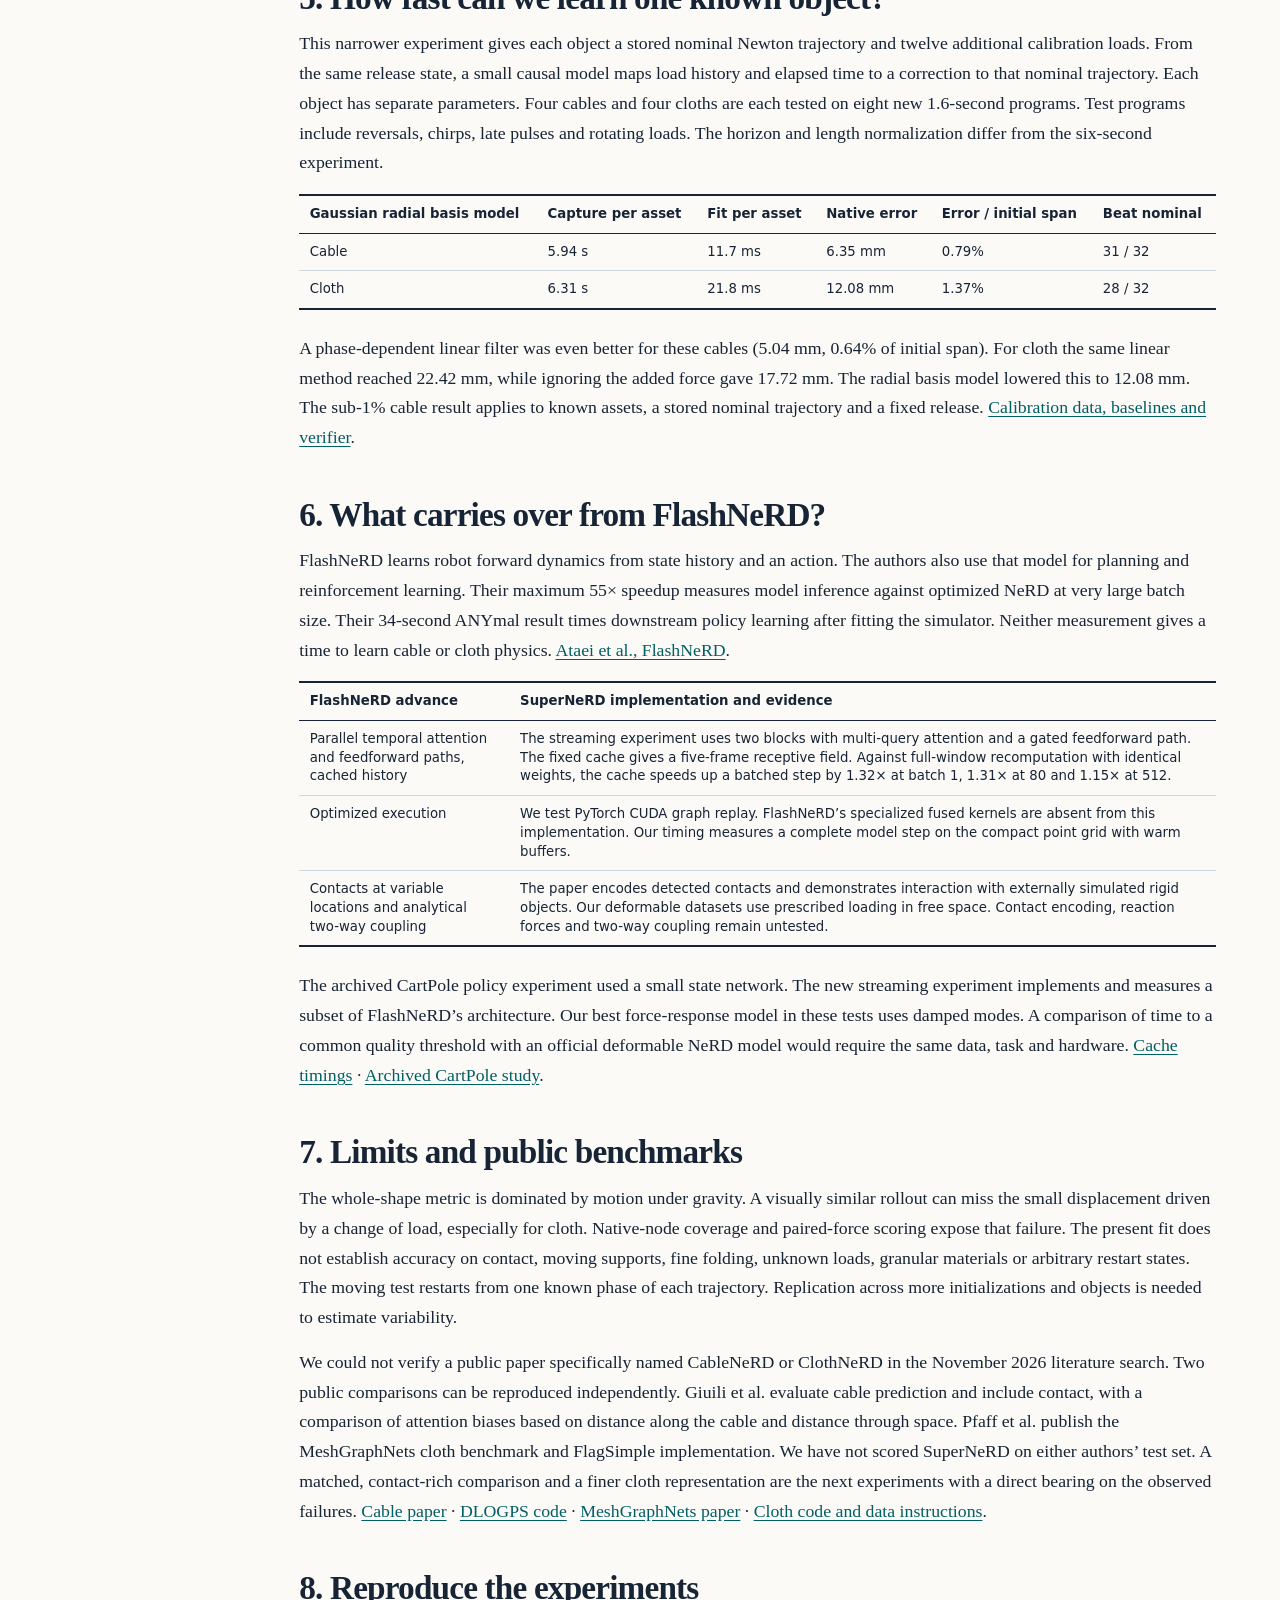
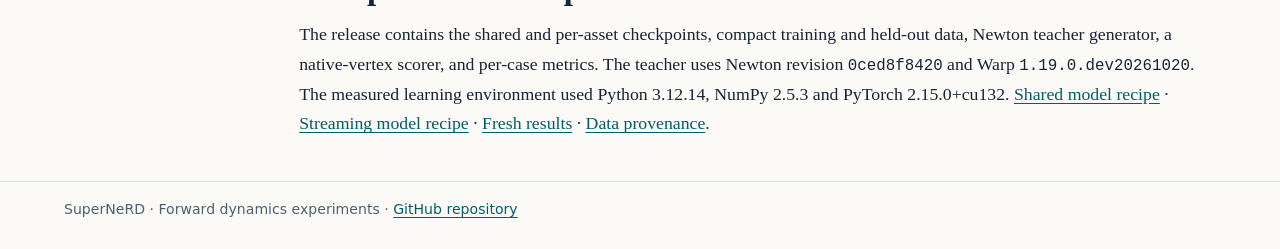
==== commit c91e8037: "Benchmark deformable models on task outcomes Replay selected cable loads and cloth grasps in Newton." ====
--- a/index.html
+++ b/index.html
@@ -7,13 +7,31 @@
   <link rel="stylesheet" href="paper.css">
 </head>
 <body>
-<header class="masthead"><div class="frame"><strong>SuperNeRD</strong><nav aria-label="Project"><a href="#gradients">Force derivatives</a><a href="paper/deformable-physics.pdf">Paper PDF</a><a href="https://github.com/maxkra15/supernerd/tree/main/deformables">Code &amp; data</a><a href="cartpole.html">CartPole archive</a></nav></div></header>
+<header class="masthead"><div class="frame"><strong>SuperNeRD</strong><nav aria-label="Project"><a href="#tasks">Task benchmarks</a><a href="#gradients">Force derivatives</a><a href="paper/deformable-physics.pdf">Paper PDF</a><a href="https://github.com/maxkra15/supernerd/tree/main/deformables">Code &amp; data</a><a href="cartpole.html">CartPole archive</a></nav></div></header>
 <main><div class="frame">
 <div class="title-block"><p class="label">Research report · 24 November 2026</p><h1>Learning cable and cloth dynamics from Newton</h1><p class="subtitle">How quickly can one model learn the shape of a moving object and its response to a new force?</p></div>
-<div class="abstract"><h2>Abstract</h2><p>We train one forward dynamics model on pairs of Newton simulations that apply different loads to the same elastic object. Generating 768 six-second trajectories took 169 seconds on eight CPU workers. Fitting 70,061 parameters took 28.9 seconds on one GPU. Across 16 fresh objects and 80 trajectories, the native-vertex shape error averaged 1.57% of cable length and 4.28% of cloth length. Changing only the applied force exposed a larger error. The model missed 55.6% of the resulting displacement for cable and 89.8% for cloth, measured relative to the size of that displacement. In a follow-up with 80 additional confirmation trajectories, seven seconds of mixed training with new force perturbations reduced cloth response error from 95.0% to 88.6%. A separate calibration experiment reached sub-1% cable shape error on shorter trajectories of known assets. The results support rapid learning of large-scale elastic motion under fixed supports. Predicting local cloth motion and interactions remains open.</p></div>
+<div class="abstract"><h2>Abstract</h2><p>We train one forward dynamics model on pairs of Newton simulations that apply different loads to the same elastic object. Generating 768 six-second trajectories took 169 seconds on eight CPU workers. Fitting 70,061 parameters took 28.9 seconds on one GPU. Across 16 fresh objects and 80 trajectories, the native-vertex shape error averaged 1.57% of cable length and 4.28% of cloth length. Changing only the applied force exposed a larger error. The model missed 55.6% of the resulting displacement for cable and 89.8% for cloth, measured relative to the size of that displacement. In a follow-up with 80 additional confirmation trajectories, seven seconds of mixed training with new force perturbations reduced cloth response error from 95.0% to 88.6%. A separate calibration experiment reached sub-1% cable shape error on shorter trajectories of known assets. The results support rapid learning of large-scale elastic motion under fixed supports. We also score the actions selected by a model in Newton. On 16 fresh tabletop folds a task-specific expert shortlisted three grasp programs for Newton verification, completing 14 folds against 15 for a twelve-program Newton search at 3.91× the planning speed. The expert alone completed nine. On a timed free-space steering task the released shared model completed 16 of 32 cable goals; the gate positions were sensitive to the teacher timestep.</p></div>
 <div class="paper-layout"><nav class="toc" aria-label="Contents"><strong>Contents</strong><ol>
-<li><a href="#motion">Rollouts</a></li><li><a href="#method">Model and data</a></li><li><a href="#results">Shared-model results</a></li><li><a href="#gradients">Learning from force derivatives</a></li><li><a href="#calibration">Calibrating one object</a></li><li><a href="#flash">Comparison to FlashNeRD</a></li><li><a href="#limits">Limits and public benchmarks</a></li><li><a href="#reproduce">Reproduce</a></li></ol></nav>
+<li><a href="#tasks">Task benchmarks</a></li><li><a href="#motion">Rollouts</a></li><li><a href="#method">Model and data</a></li><li><a href="#results">Shared-model results</a></li><li><a href="#gradients">Learning from force derivatives</a></li><li><a href="#calibration">Calibrating one object</a></li><li><a href="#flash">Comparison to FlashNeRD</a></li><li><a href="#limits">Limits and public benchmarks</a></li><li><a href="#reproduce">Reproduce</a></li></ol></nav>
 <article class="manuscript">
+<section id="tasks"><h2>Can the model choose a motion that works?</h2>
+<p>We give a planner a target and a fixed set of commands. It forecasts each command, selects one, and sends it to Newton. A pass counts only when the executed motion meets the task tolerances. This measures the consequence of choosing the wrong action, even when two predicted shapes look similar.</p>
+<h3>Fold a cloth and let go</h3>
+<figure><picture><source media="print, (prefers-reduced-motion: reduce)" srcset="tasks/cloth/cloth-fold.png"><img src="tasks/cloth/cloth-fold.gif" width="900" height="340" alt="Newton and the folding surrogate execute the same two-corner grasp, carry, release and settle on the first confirmation fabric."></picture><figcaption>First confirmation fabric. The two colors follow the original halves of the cloth as they overlap. The motion on the left is the execution used for scoring. <a href="tasks/cloth/cloth-fold.gif">Open folding animation</a>.</figcaption></figure>
+<p>A new cloth expert learns the motion of all 117 vertices from 200 examples. Its inputs describe the fabric and the prescribed corner motion. After every grasp releases, success requires an aligned fold, limited height and low terminal speed. The expert takes 0.24 seconds to fit on one CPU after 32.6 seconds of Newton data generation on ten workers. It has its own weights and a fixed grasp schedule.</p>
+<div class="table-wrap"><table><caption>Cloth. Each planner receives the same 16 fresh fabric/target pairs and the same bank of 12 grasp programs. Times are means on four of those tasks, measured on one warmed CPU core. They cover planning, before executing the final choice.</caption><thead><tr><th scope="col">Planner</th><th scope="col" class="num">Newton checks</th><th scope="col" class="num">Successful folds</th><th scope="col" class="num">Planning time</th></tr></thead><tbody>
+<tr><td>Leave flat</td><td class="num">0</td><td class="num">0 / 16</td><td class="num">—</td></tr><tr><td>Geometric fold</td><td class="num">0</td><td class="num">8 / 16</td><td class="num">—</td></tr><tr><td>Learned choice</td><td class="num">0</td><td class="num">9 / 16</td><td class="num">1.74 ms</td></tr><tr><td>Geometric + two random programs</td><td class="num">3</td><td class="num">11 / 16</td><td class="num">—</td></tr><tr><td>Learned shortlist, Newton selection</td><td class="num">3</td><td class="num">14 / 16</td><td class="num">4.00 s</td></tr><tr><td>All candidates in Newton</td><td class="num">12</td><td class="num">15 / 16</td><td class="num">15.62 s</td></tr>
+</tbody></table></div>
+<p>The learned shortlist and three Newton checks gave 14 successful folds, one fewer than searching all twelve, at 3.91× the planning speed. The model alone predicted intersecting final layers on 11 of 16 selected programs. All 16 hybrid-selected Newton executions finished with correctly ordered sampled layers and zero strict nonadjacent edge–face crossings. A four-fabric refinement check changed two original binary outcomes. The tests use ideal corner grasps and exclude robot grasp acquisition. <a href="https://github.com/maxkra15/supernerd/tree/main/tasks/cloth">Folding model and reproduction</a> · <a href="tasks/cloth/confirmation.json">Individual outcomes</a> · <a href="tasks/cloth/timings.json">Timing samples</a>.</p>
+<h3>Steer a flexible cable through two timed gates</h3>
+<p>Eight new clamped cables each receive four goals. The planner chooses two smooth tip loads. To pass, the Newton tip must land within 10 mm of each requested lateral position at 1.10 and 2.40 seconds. The shared SuperNeRD and NeurALL models use their existing weights. This task exercises free-space control under load.</p>
+<figure><picture><source media="print, (prefers-reduced-motion: reduce)" srcset="tasks/cable/cable-gates-success.png"><img src="tasks/cable/cable-gates-success.gif" alt="The same two-pulse command shown in Newton and the mixed SuperNeRD model, with lateral tip position at both target times."></picture><figcaption>One passing example, chosen as the first pass among the first goals on each cable. The plot exposes each gate tolerance. The first case in seed order misses the target. <a href="tasks/cable/cable-gates-success.gif">Passing motion</a> · <a href="tasks/cable/cable-gates.gif">First case and its miss</a>.</figcaption></figure>
+<div class="table-wrap"><table><caption>Cable. Identical 25 candidate programs, scored on 32 goals from eight independent geometries. The right column times a specialized calculation of the two requested tip positions on one CPU core. These measurements exclude physical execution.</caption><thead><tr><th scope="col">Planner</th><th scope="col" class="num">Both gates passed</th><th scope="col" class="num">Mean worst gate error</th><th scope="col" class="num">Two-gate readout</th></tr></thead><tbody>
+<tr><td>No added load</td><td class="num">2 / 32</td><td class="num">43.8 mm</td><td class="num">—</td></tr><tr><td>SuperNeRD, released</td><td class="num">16 / 32</td><td class="num">33.8 mm</td><td class="num">0.57 ms</td></tr><tr><td>SuperNeRD, mixed continuation</td><td class="num">13 / 32</td><td class="num">35.6 mm</td><td class="num">0.57 ms</td></tr><tr><td>NeurALL, GRU</td><td class="num">14 / 32</td><td class="num">14.4 mm</td><td class="num">7.39 ms</td></tr><tr><td>Newton search</td><td class="num">20 / 32</td><td class="num">10.0 mm</td><td class="num">—</td></tr>
+</tbody></table></div>
+<p>SuperNeRD can evaluate its damped modes at just the two gate times, which preserves every command decision in this test. NeurALL has lower mean worst-gate error; its recurrent state advances through the intervening times. In a continuous-action follow-up, a three-probe Newton controller reached all 32 targets in 2.12 seconds of planning per goal. With two Newton probes, both a simple controller and its SuperNeRD-assisted counterpart completed 26 of 32 goals. The learned correction gave no extra passes at that budget.</p>
+<p>Doubling Newton’s substeps and iteration count shifted the generating command’s worst gate by 61.9 mm on average. None of the 32 generating commands still passed both original gates. This makes the specified Newton configuration part of the cable task. Physical 10 mm accuracy requires a better-qualified teacher. <a href="https://github.com/maxkra15/supernerd/tree/main/tasks/cable">Cable protocol and models</a> · <a href="tasks/cable/results/summary.json">Task outcomes</a> · <a href="tasks/cable/results/fast-planning.json">Readout parity and timings</a> · <a href="tasks/cable/results/continuous-summary.json">Continuous control and refinement</a>.</p>
+<h3>Where sharing helps</h3><p>SuperNeRD and NeurALL now run on identical cable commands and face the same Newton execution test. A fixed-grasp folding expert adds a different action interface. A future robot task would also need moving grasp frames, contact geometry, and a plug or gripper pose where the task depends on orientation. Sharing task definitions, actions and execution metrics lets specialized models compete while preserving which inputs and physics each one supports. A new model can submit its selected action for every case through one public scorer. <a href="https://github.com/maxkra15/supernerd/tree/main/tasks#evaluate-a-deformable-model-on-actions">Submit and score action choices</a>.</p></section>
 <section id="motion"><h2>1. Six seconds under a changing force</h2>
 <p>Each model receives the starting shape, velocity, object properties, and an imposed load. It predicts how the object moves as gravity and the load act on it. Newton supplies training targets and an independent trajectory for scoring. The deployed model advances its own state. No controller, reward or policy optimization enters this experiment.</p>
 <figure><picture><source media="print, (prefers-reduced-motion: reduce)" srcset="figures/newton-supernerd.png"><img src="figures/newton-supernerd.gif" width="840" height="490" alt="Two rows show a cable and a cloth bending under gravity and a changing load. In each row Newton is at left and the shared model is at right."></picture><figcaption>Figure 1. Side-by-side projections of native vertices on the first fresh geometry seed (41540) for both materials. Both receive the same descending chirp with peak added acceleration of 6 m/s². The dots mark fixed supports. The example was chosen by seed order. <a href="figures/newton-supernerd.gif">Open animation</a>.</figcaption></figure></section>
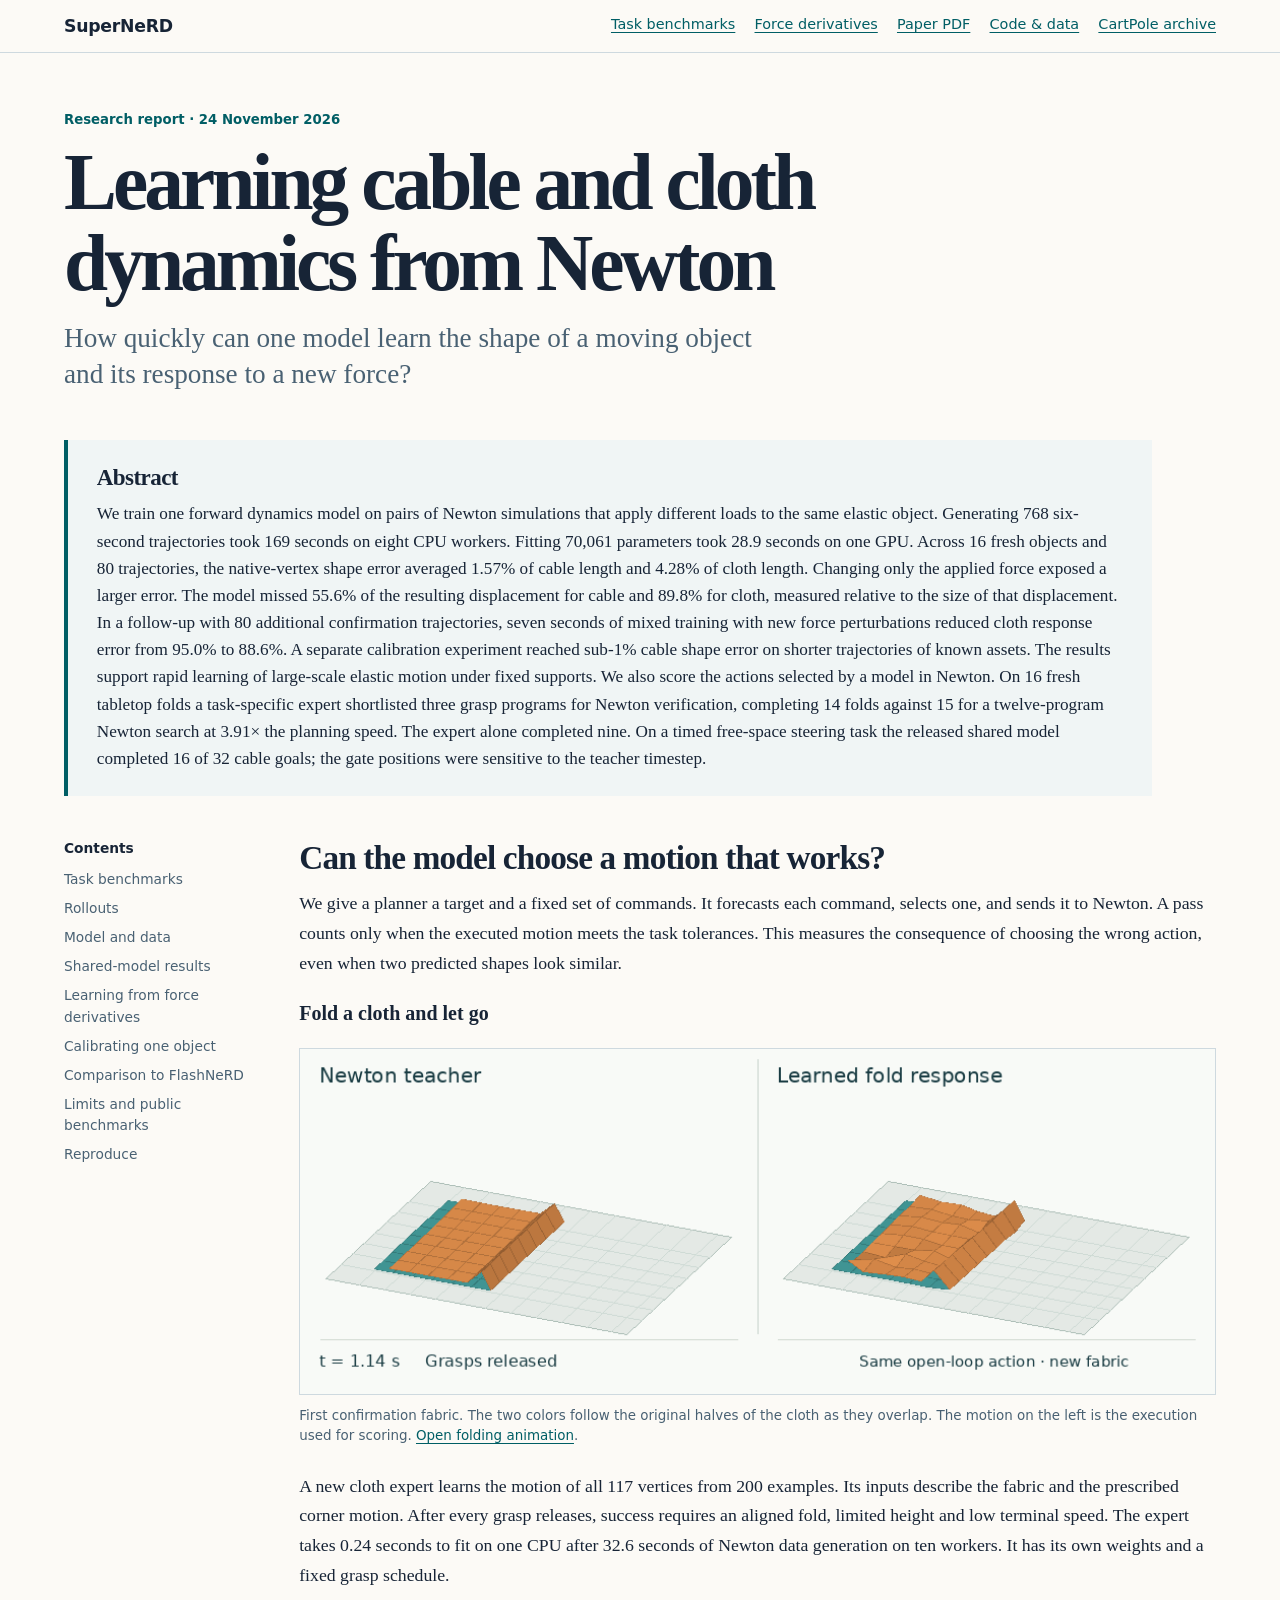
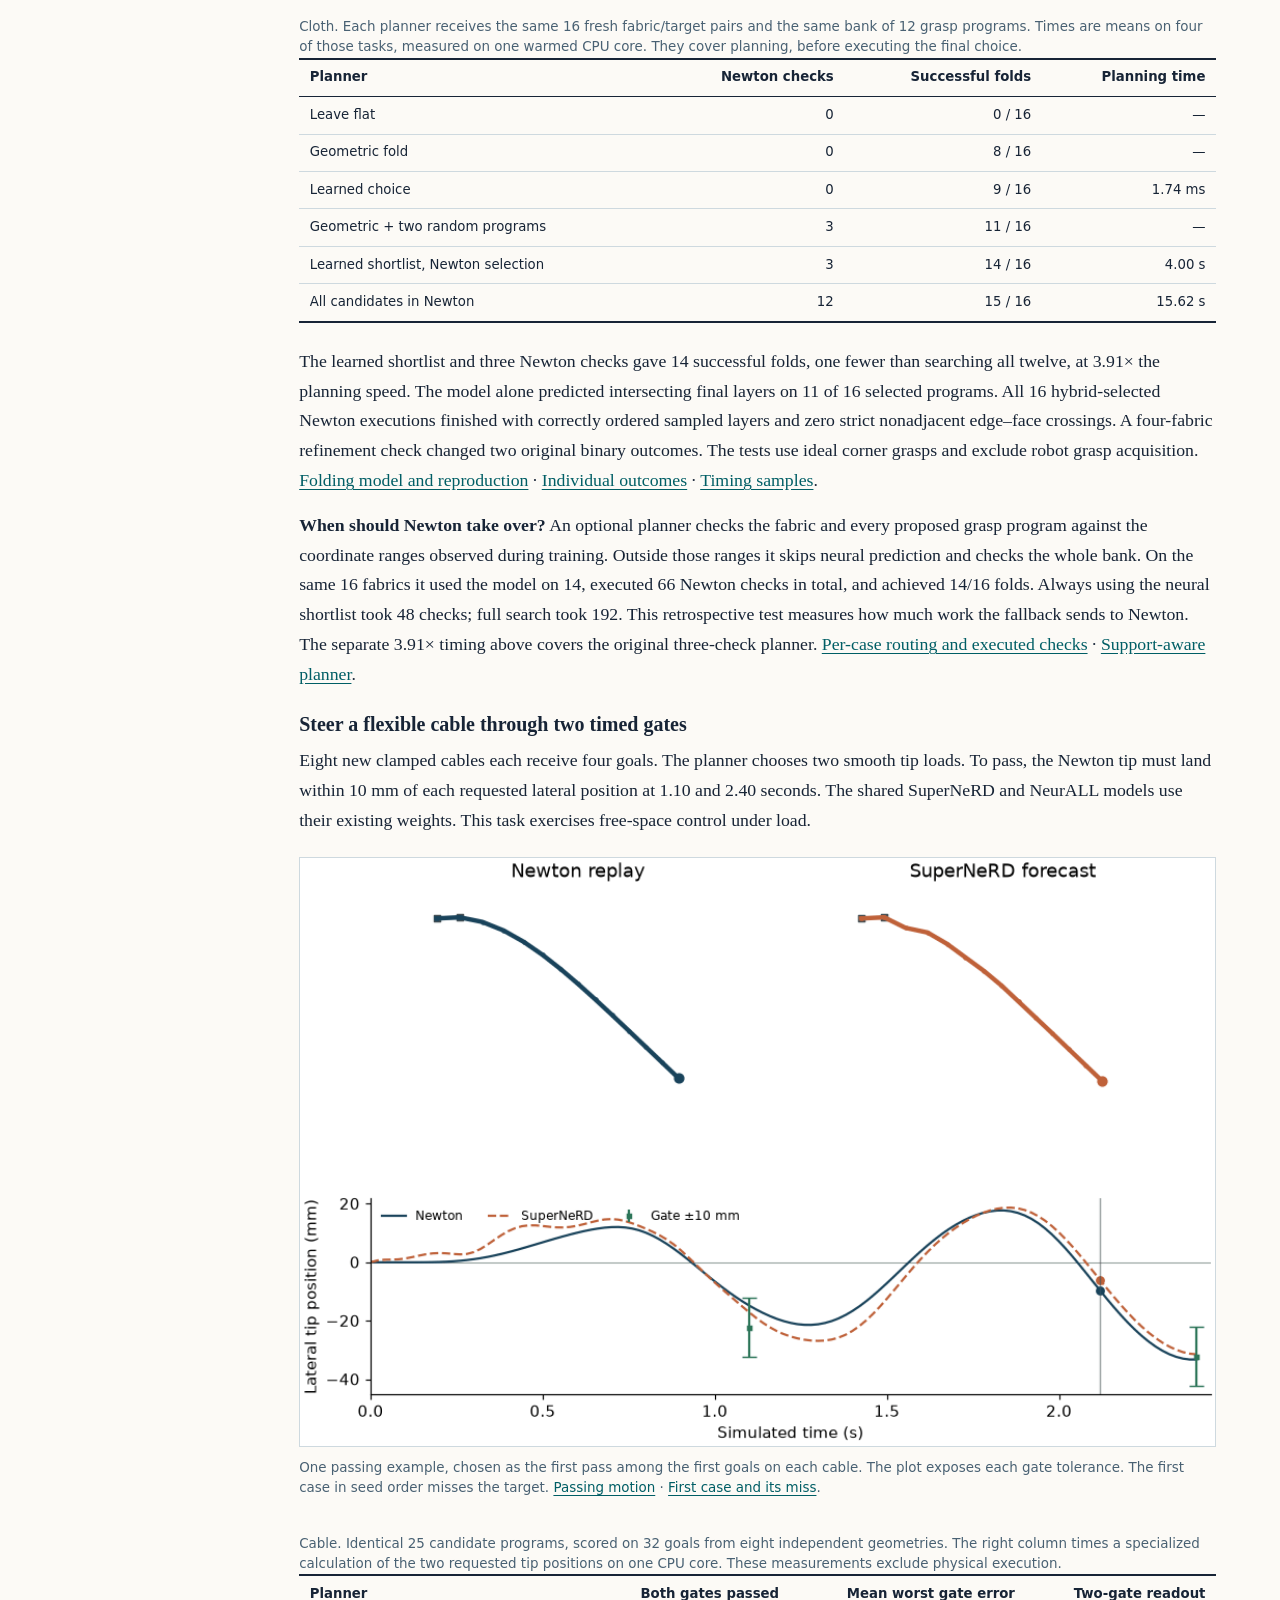
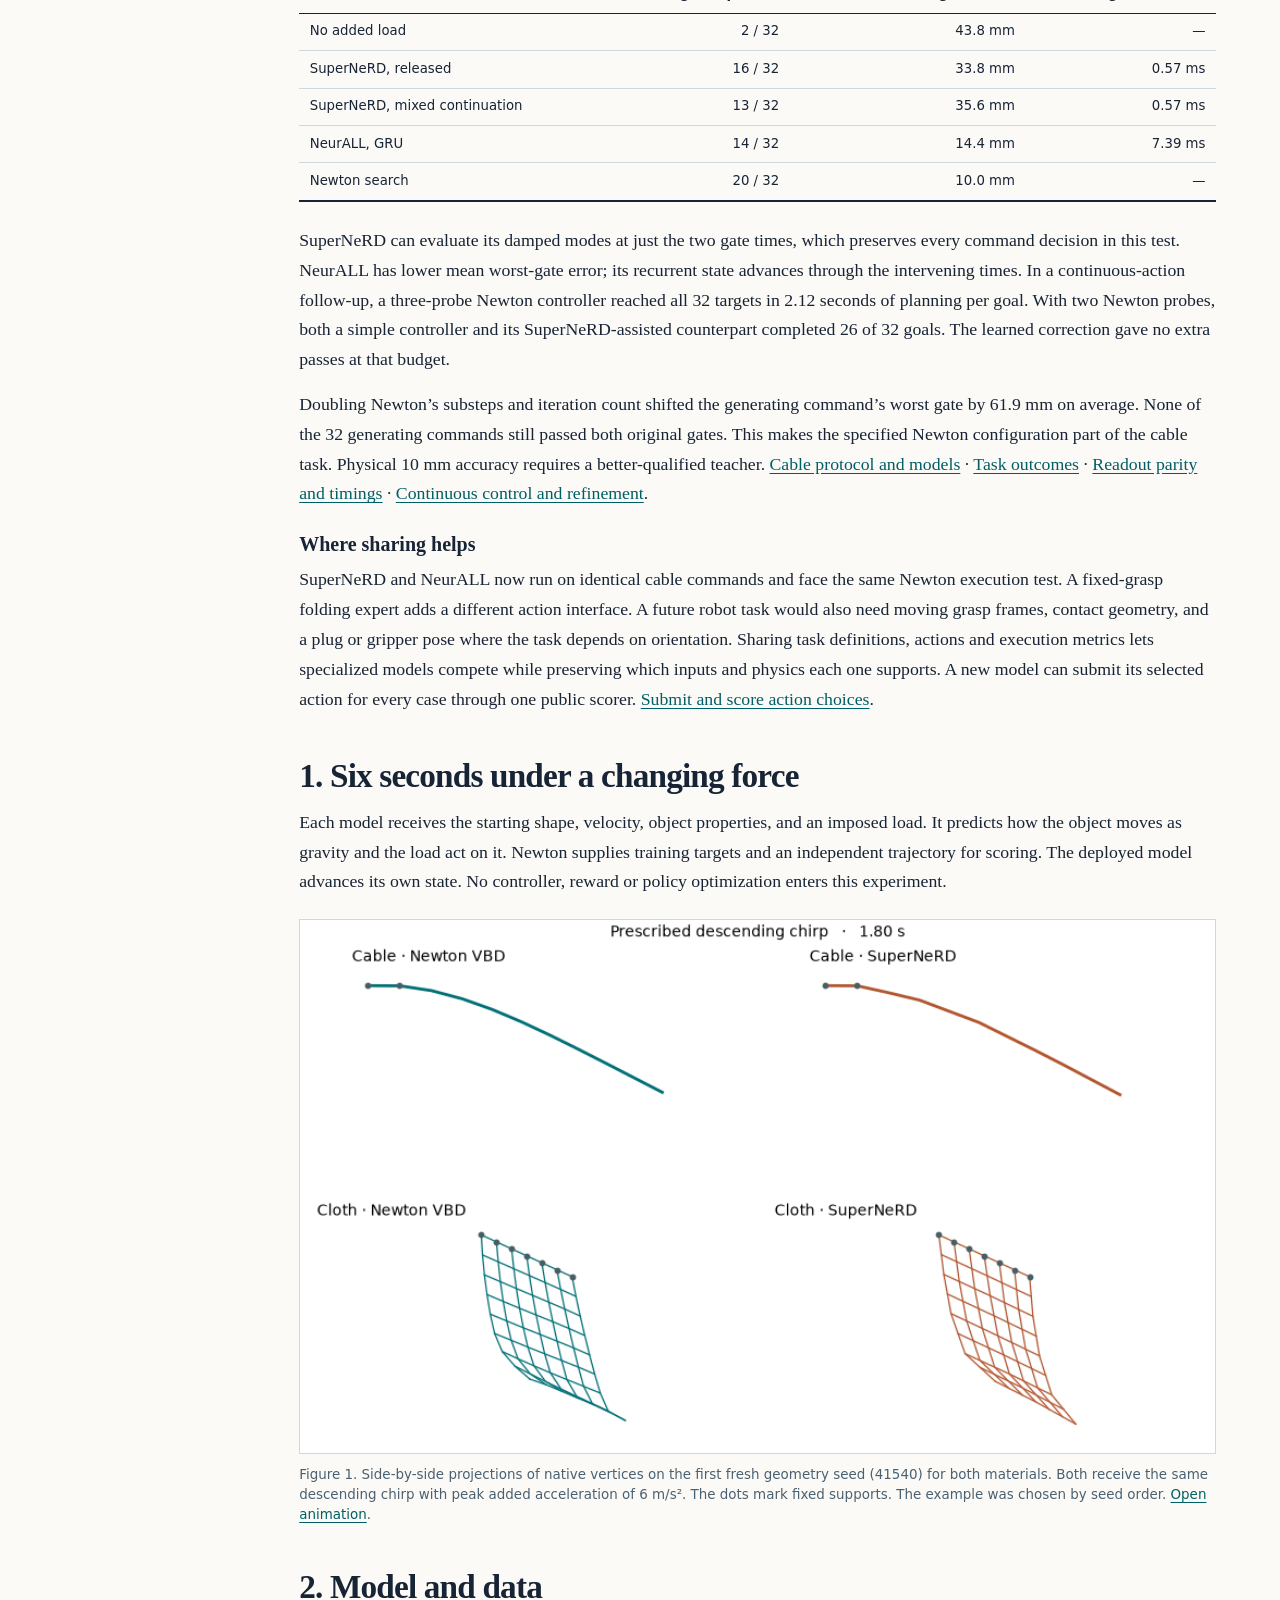
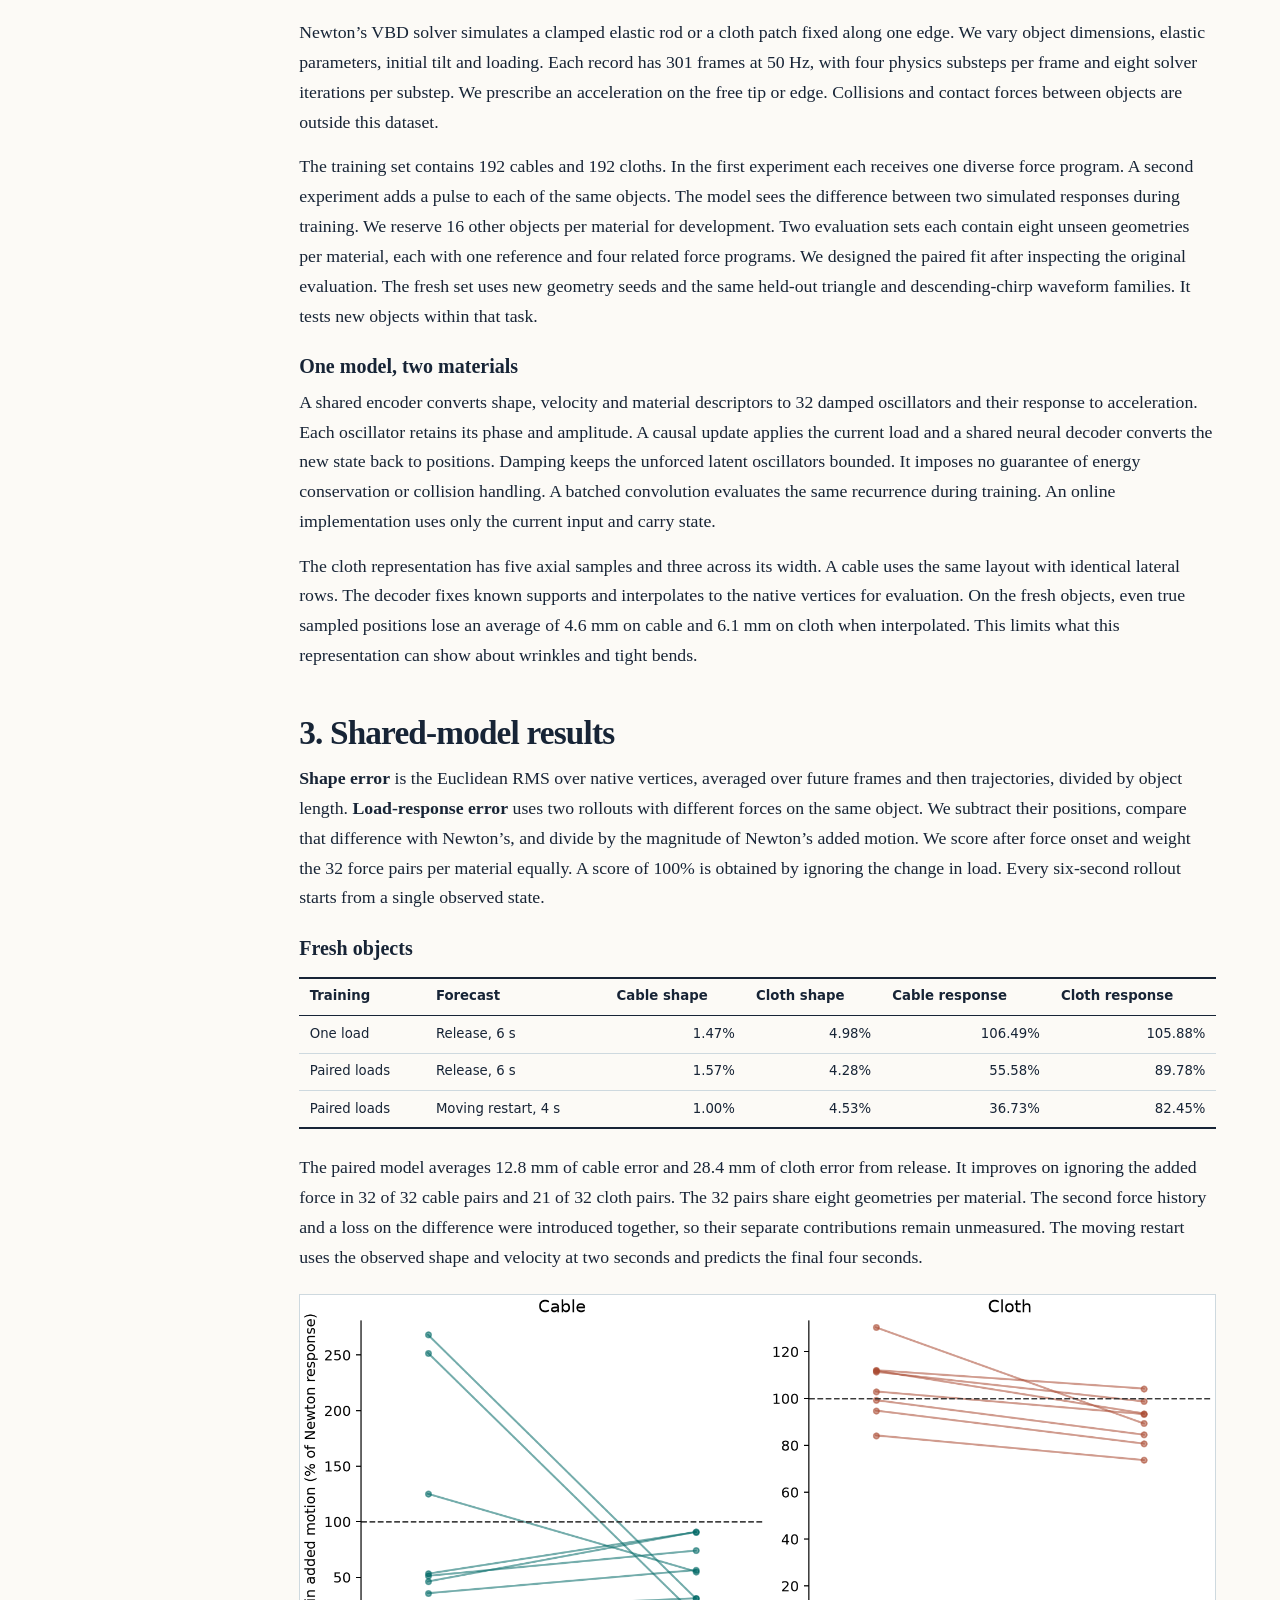
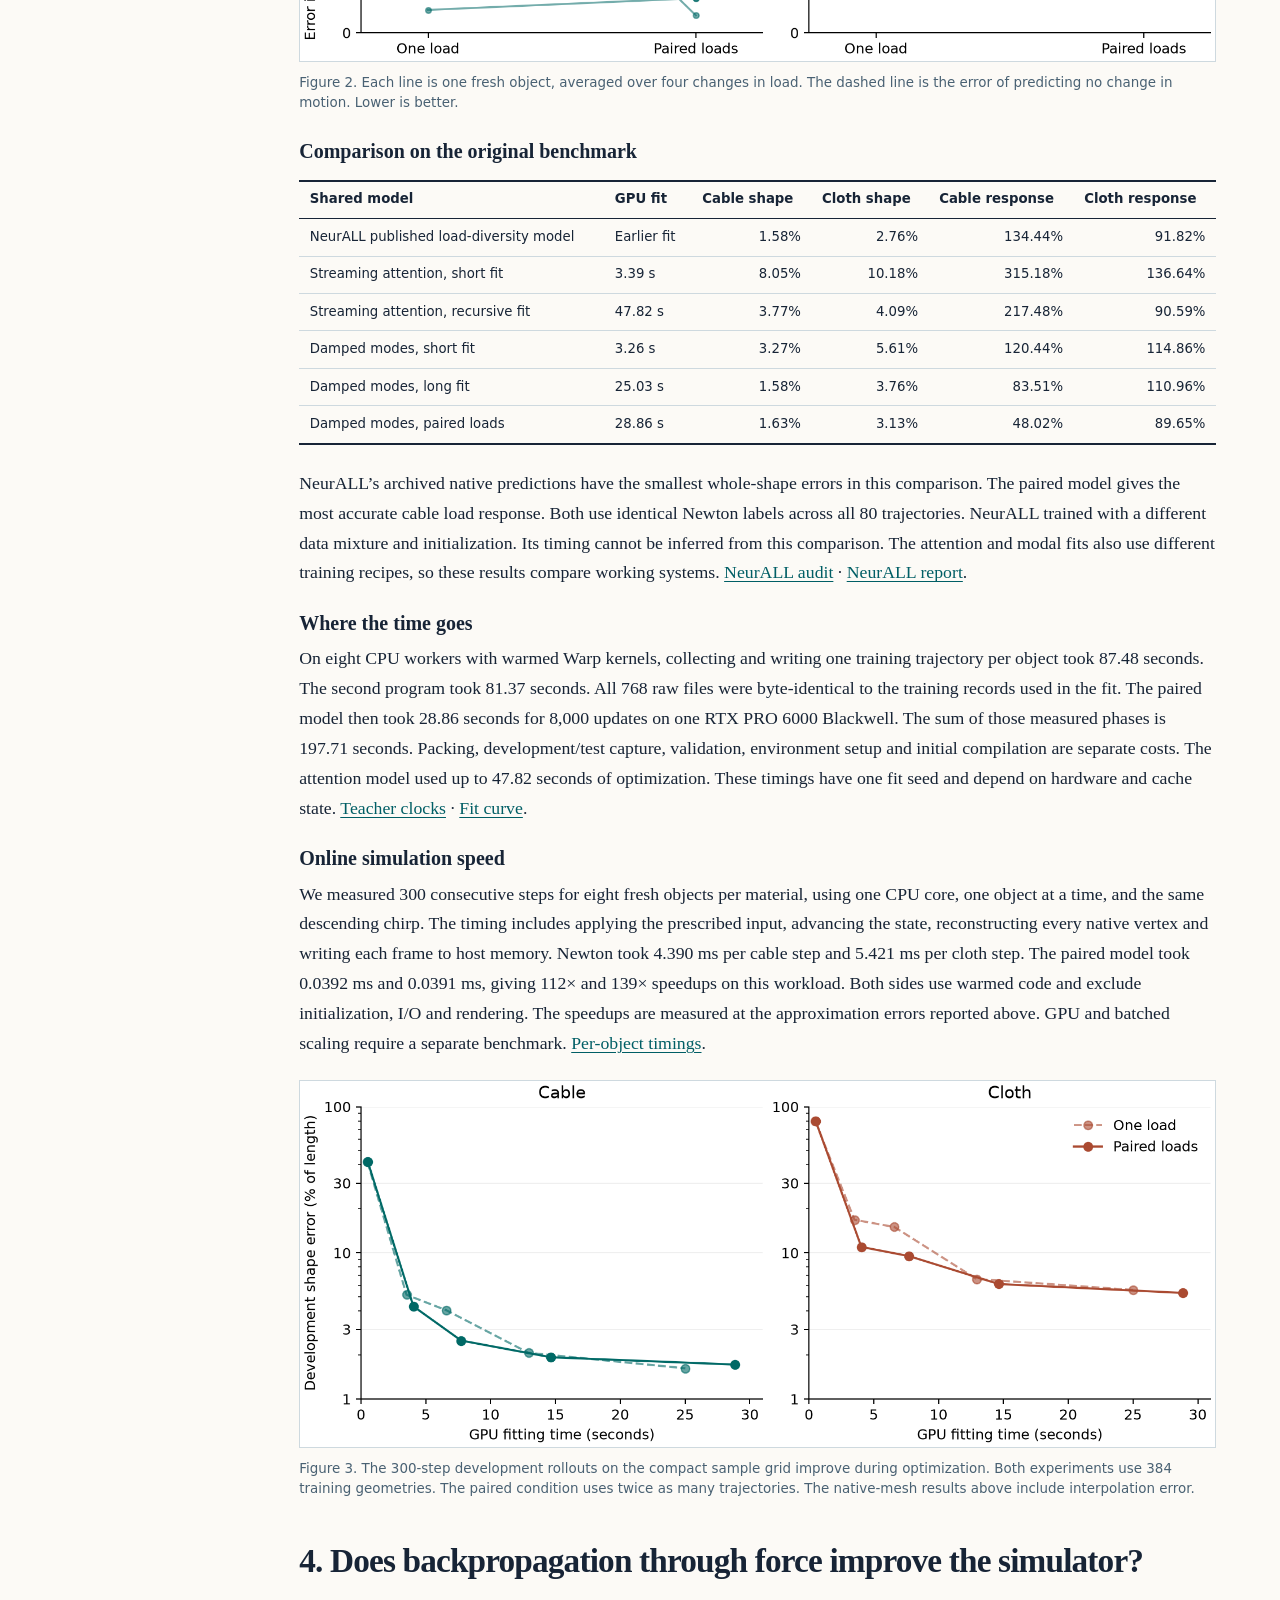
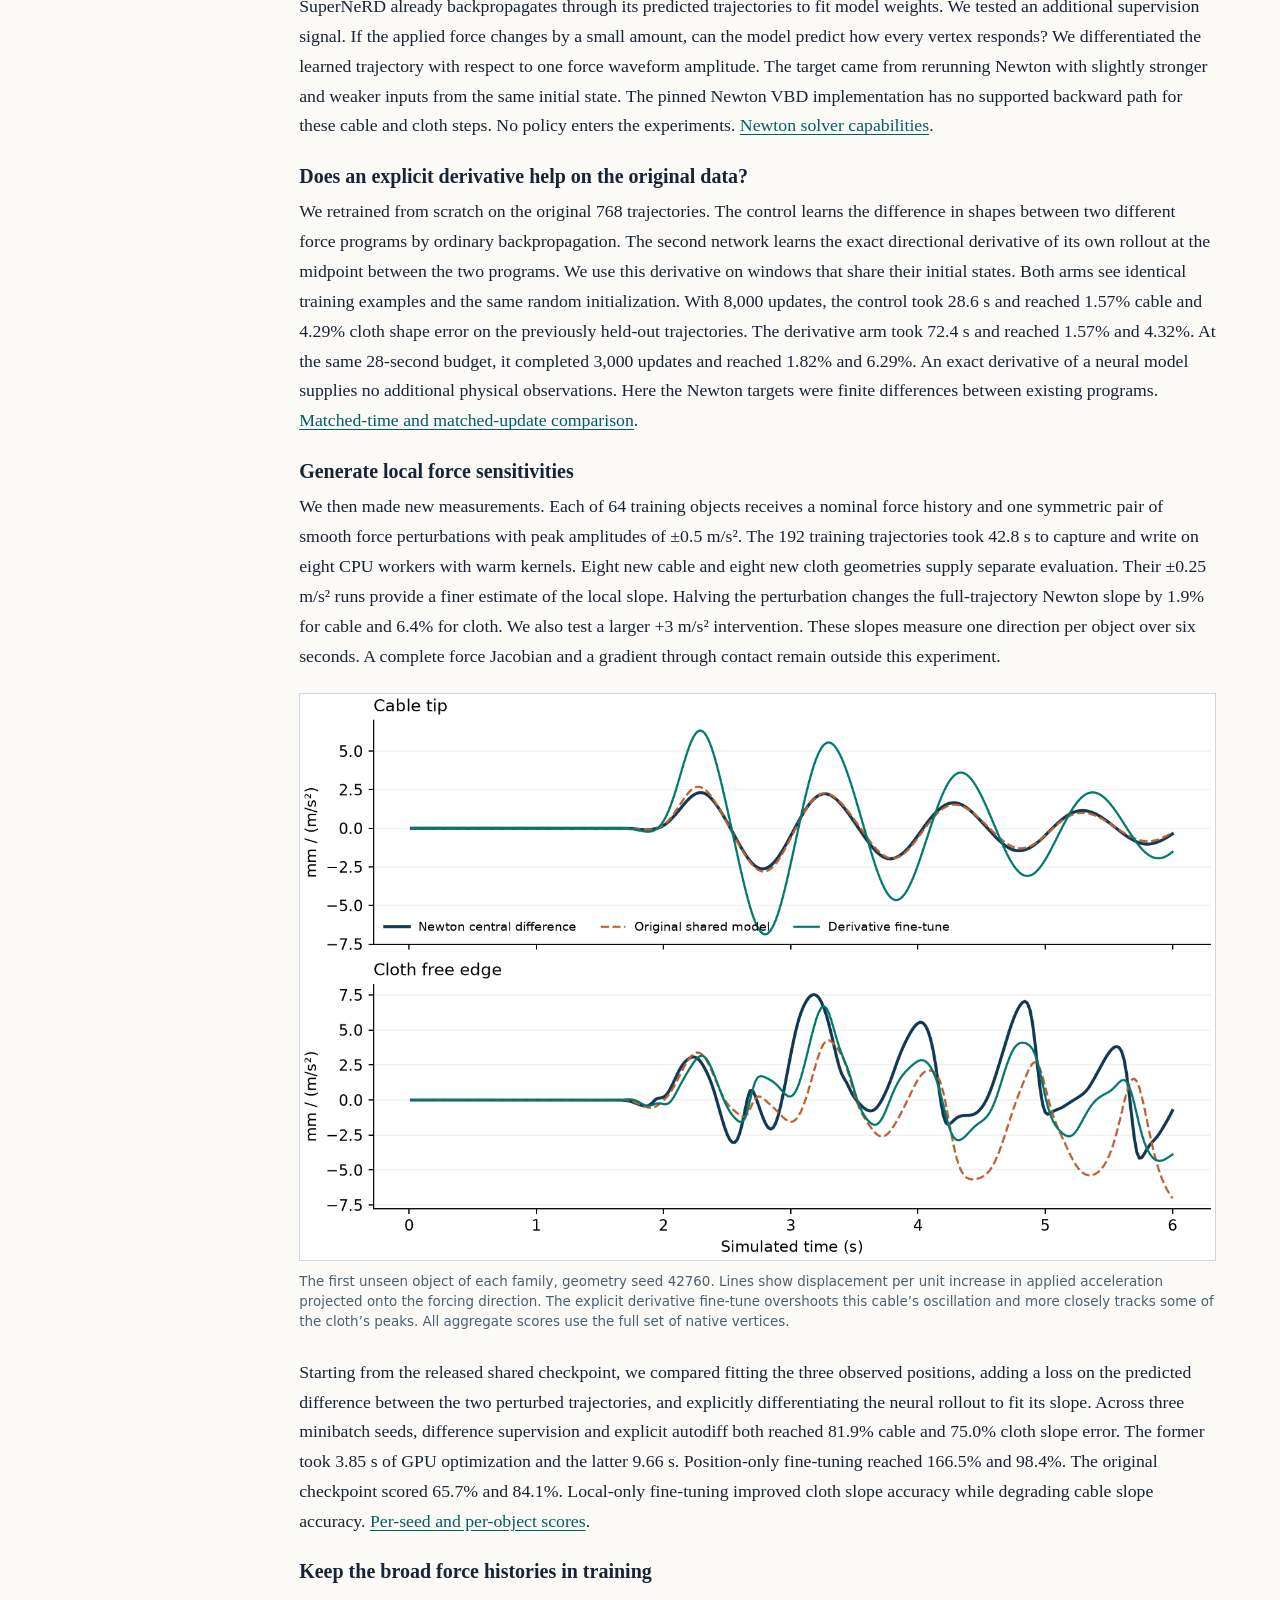
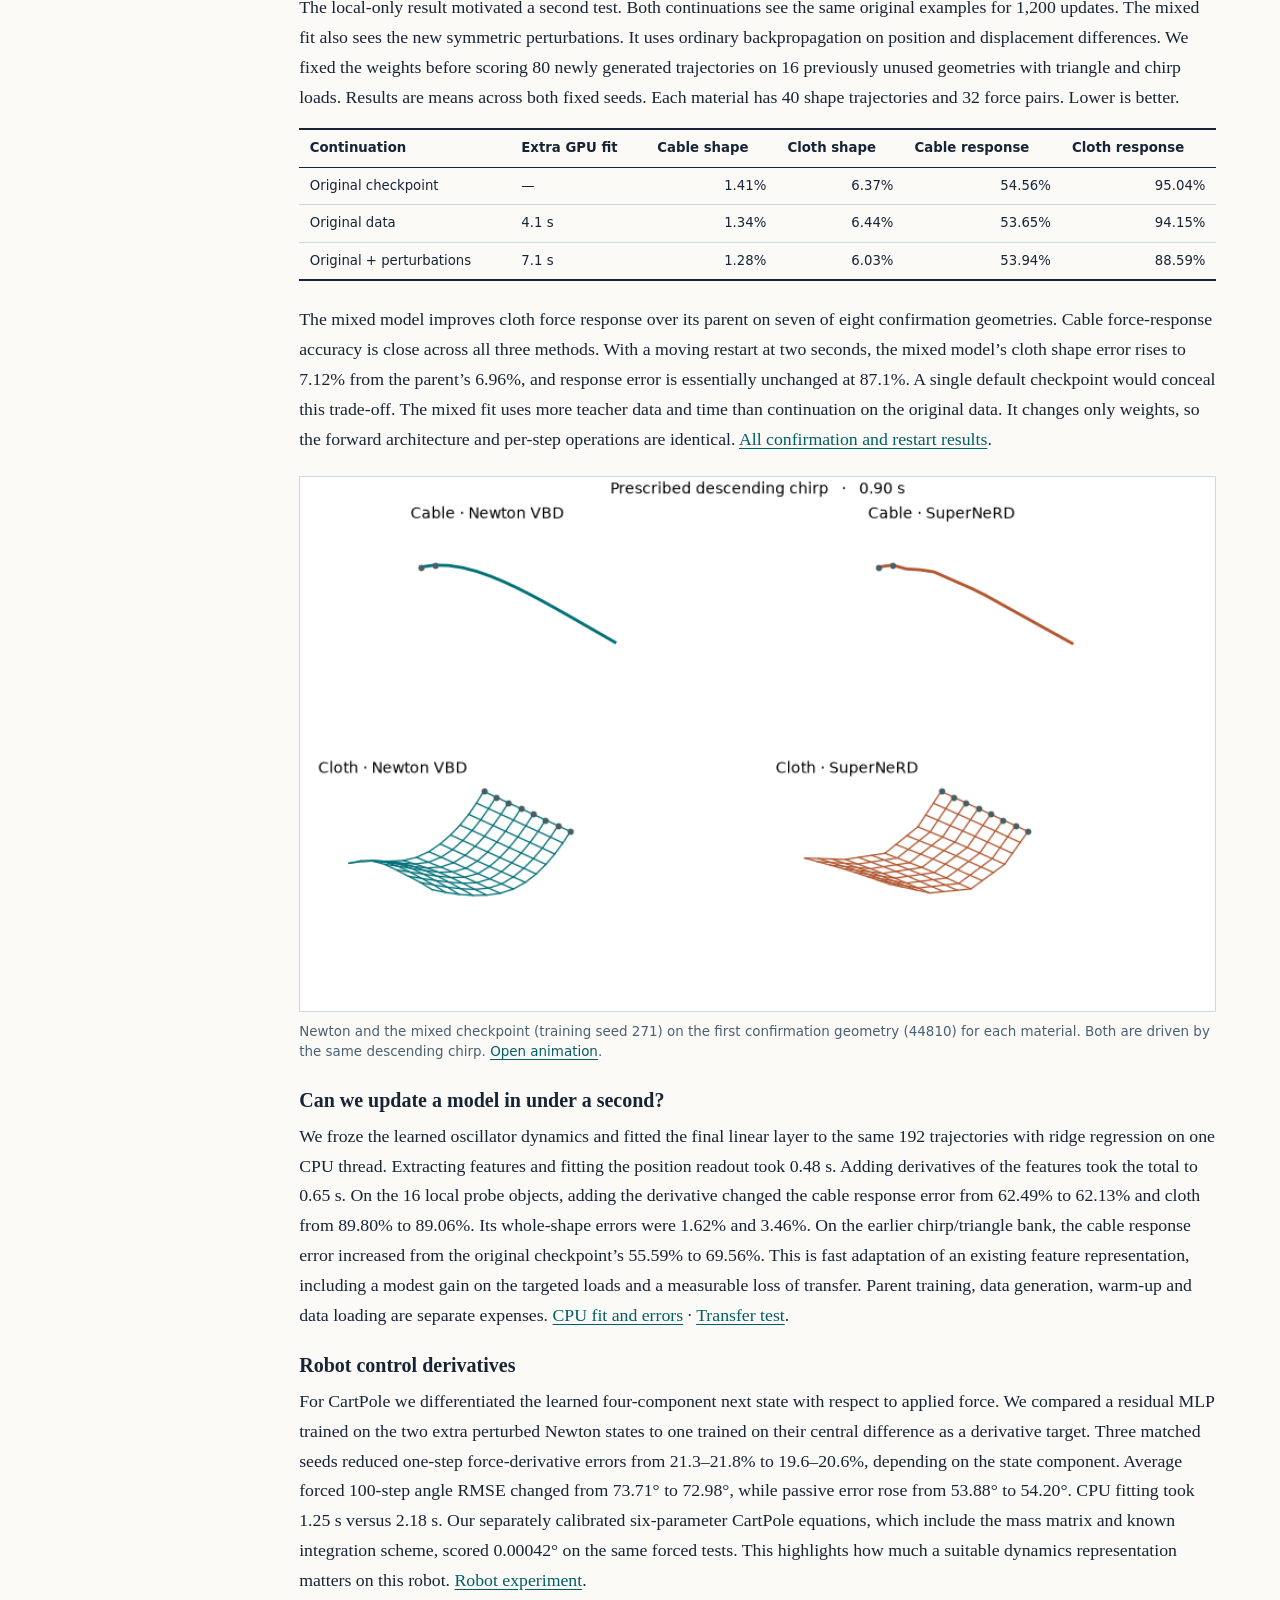
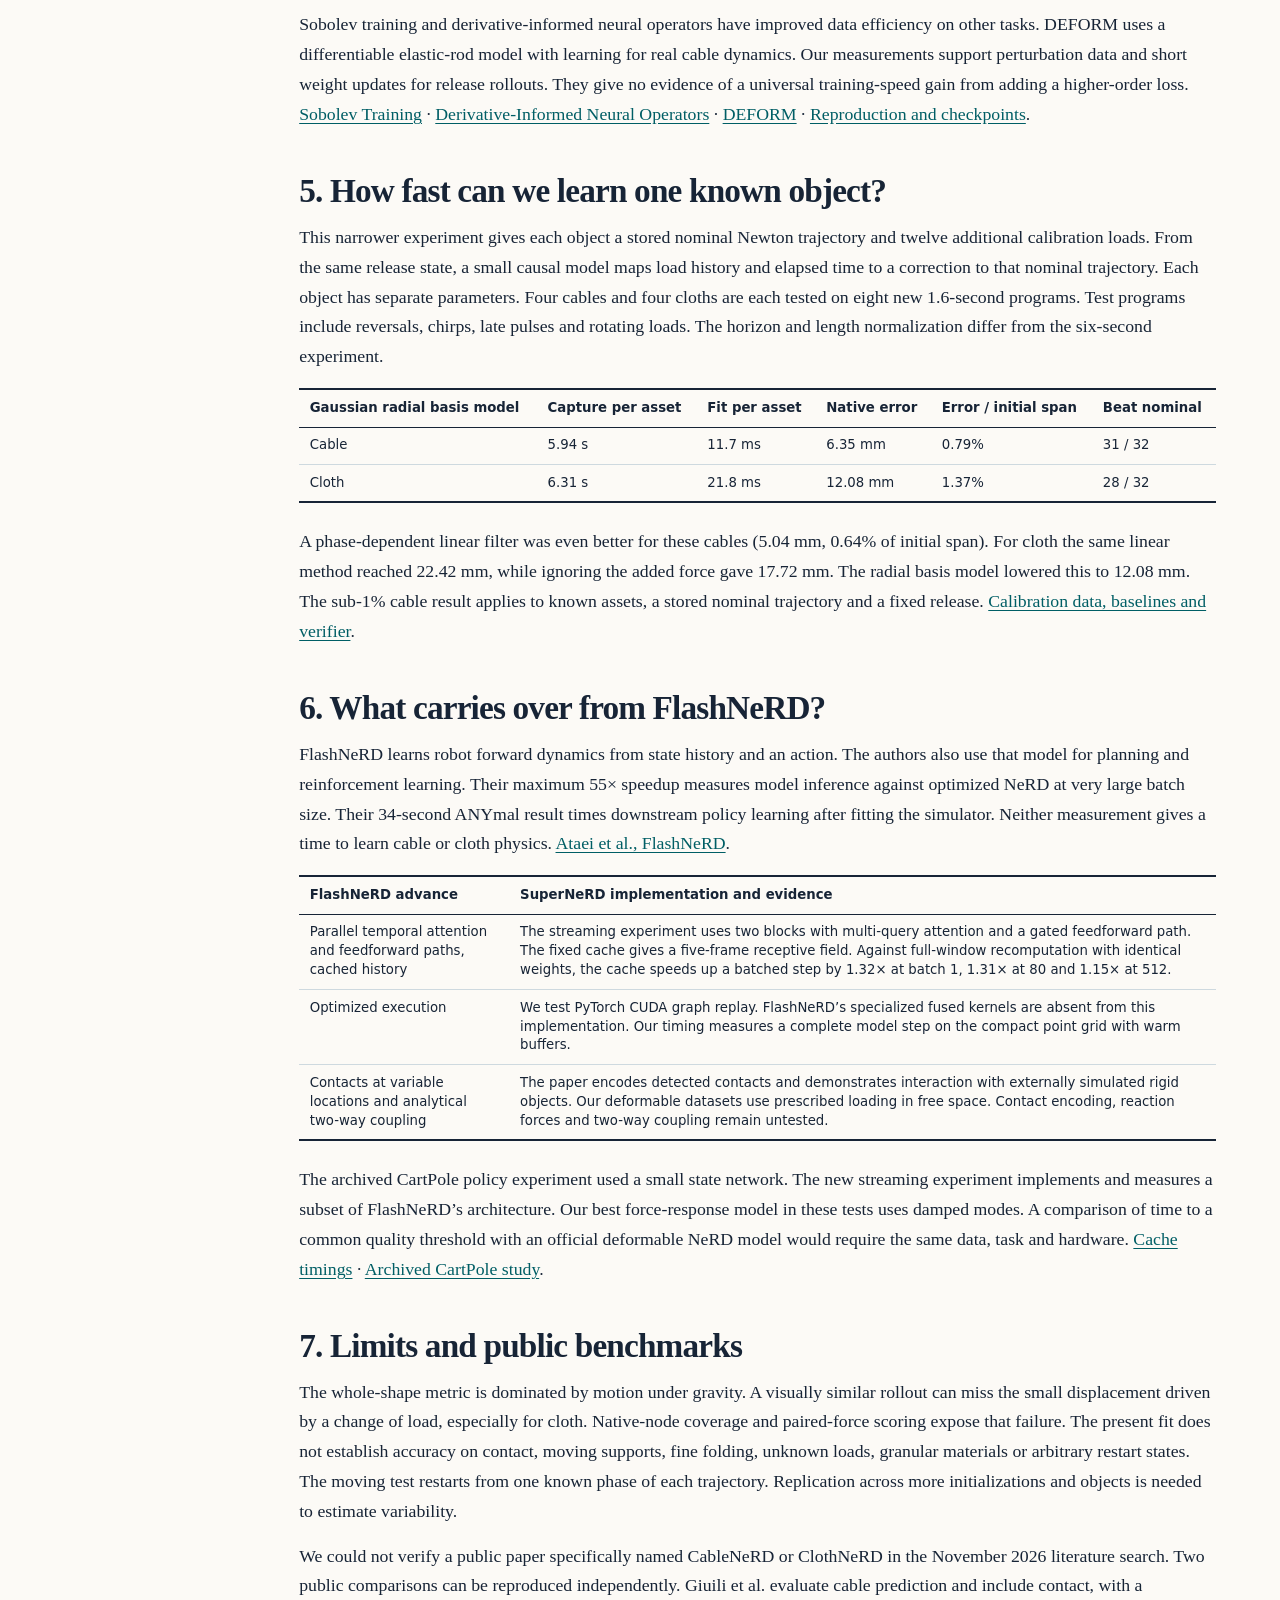
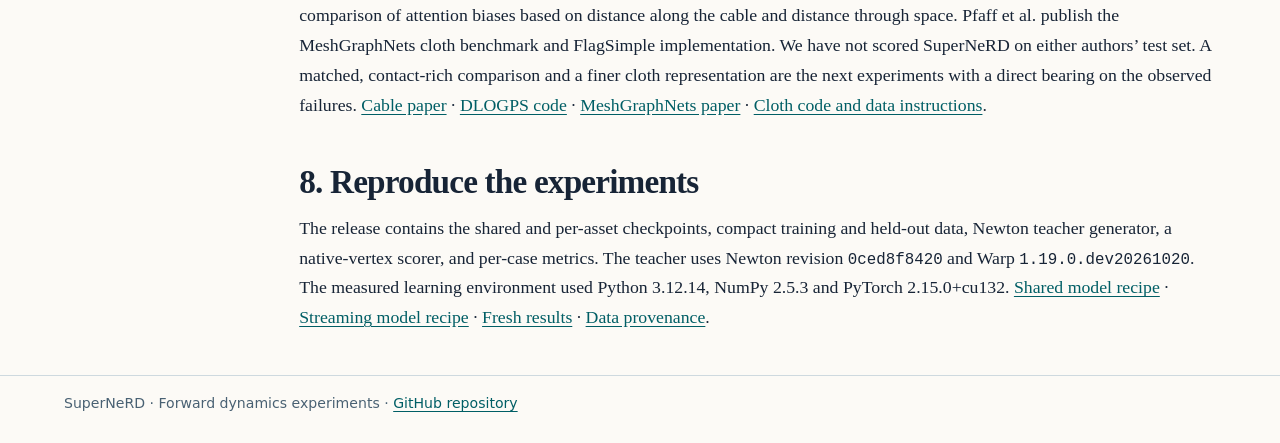
==== commit 73e310ef: "Route unsupported folding tasks to Newton Compare proposed fabrics and commands with the frozen trai" ====
--- a/index.html
+++ b/index.html
@@ -23,6 +23,7 @@
 <tr><td>Leave flat</td><td class="num">0</td><td class="num">0 / 16</td><td class="num">—</td></tr><tr><td>Geometric fold</td><td class="num">0</td><td class="num">8 / 16</td><td class="num">—</td></tr><tr><td>Learned choice</td><td class="num">0</td><td class="num">9 / 16</td><td class="num">1.74 ms</td></tr><tr><td>Geometric + two random programs</td><td class="num">3</td><td class="num">11 / 16</td><td class="num">—</td></tr><tr><td>Learned shortlist, Newton selection</td><td class="num">3</td><td class="num">14 / 16</td><td class="num">4.00 s</td></tr><tr><td>All candidates in Newton</td><td class="num">12</td><td class="num">15 / 16</td><td class="num">15.62 s</td></tr>
 </tbody></table></div>
 <p>The learned shortlist and three Newton checks gave 14 successful folds, one fewer than searching all twelve, at 3.91× the planning speed. The model alone predicted intersecting final layers on 11 of 16 selected programs. All 16 hybrid-selected Newton executions finished with correctly ordered sampled layers and zero strict nonadjacent edge–face crossings. A four-fabric refinement check changed two original binary outcomes. The tests use ideal corner grasps and exclude robot grasp acquisition. <a href="https://github.com/maxkra15/supernerd/tree/main/tasks/cloth">Folding model and reproduction</a> · <a href="tasks/cloth/confirmation.json">Individual outcomes</a> · <a href="tasks/cloth/timings.json">Timing samples</a>.</p>
+<p><strong>When should Newton take over?</strong> An optional planner checks the fabric and every proposed grasp program against the coordinate ranges observed during training. Outside those ranges it skips neural prediction and checks the whole bank. On the same 16 fabrics it used the model on 14, executed 66 Newton checks in total, and achieved 14/16 folds. Always using the neural shortlist took 48 checks; full search took 192. This retrospective test measures how much work the fallback sends to Newton. The separate 3.91× timing above covers the original three-check planner. <a href="tasks/cloth/guarded-confirmation.json">Per-case routing and executed checks</a> · <a href="https://github.com/maxkra15/supernerd/blob/main/tasks/cloth/guarded_planner.py">Support-aware planner</a>.</p>
 <h3>Steer a flexible cable through two timed gates</h3>
 <p>Eight new clamped cables each receive four goals. The planner chooses two smooth tip loads. To pass, the Newton tip must land within 10 mm of each requested lateral position at 1.10 and 2.40 seconds. The shared SuperNeRD and NeurALL models use their existing weights. This task exercises free-space control under load.</p>
 <figure><picture><source media="print, (prefers-reduced-motion: reduce)" srcset="tasks/cable/cable-gates-success.png"><img src="tasks/cable/cable-gates-success.gif" alt="The same two-pulse command shown in Newton and the mixed SuperNeRD model, with lateral tip position at both target times."></picture><figcaption>One passing example, chosen as the first pass among the first goals on each cable. The plot exposes each gate tolerance. The first case in seed order misses the target. <a href="tasks/cable/cable-gates-success.gif">Passing motion</a> · <a href="tasks/cable/cable-gates.gif">First case and its miss</a>.</figcaption></figure>
